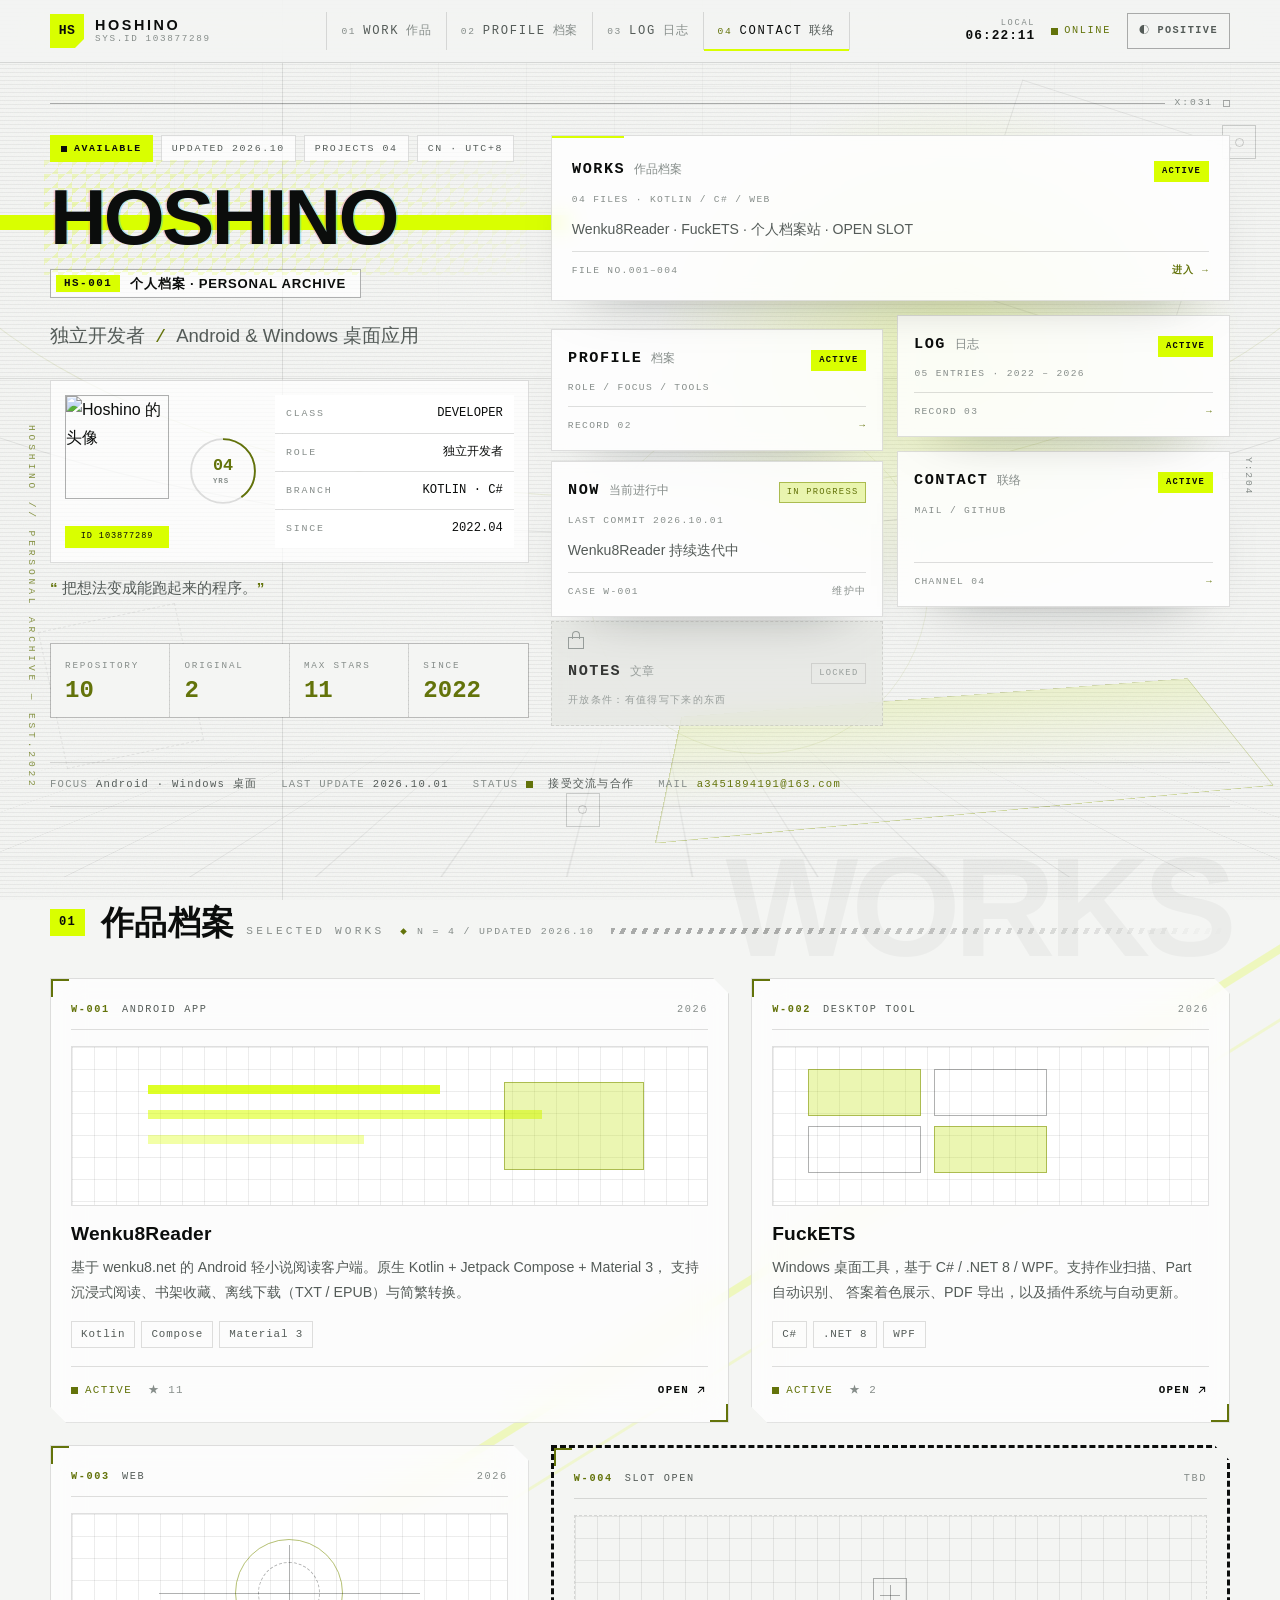
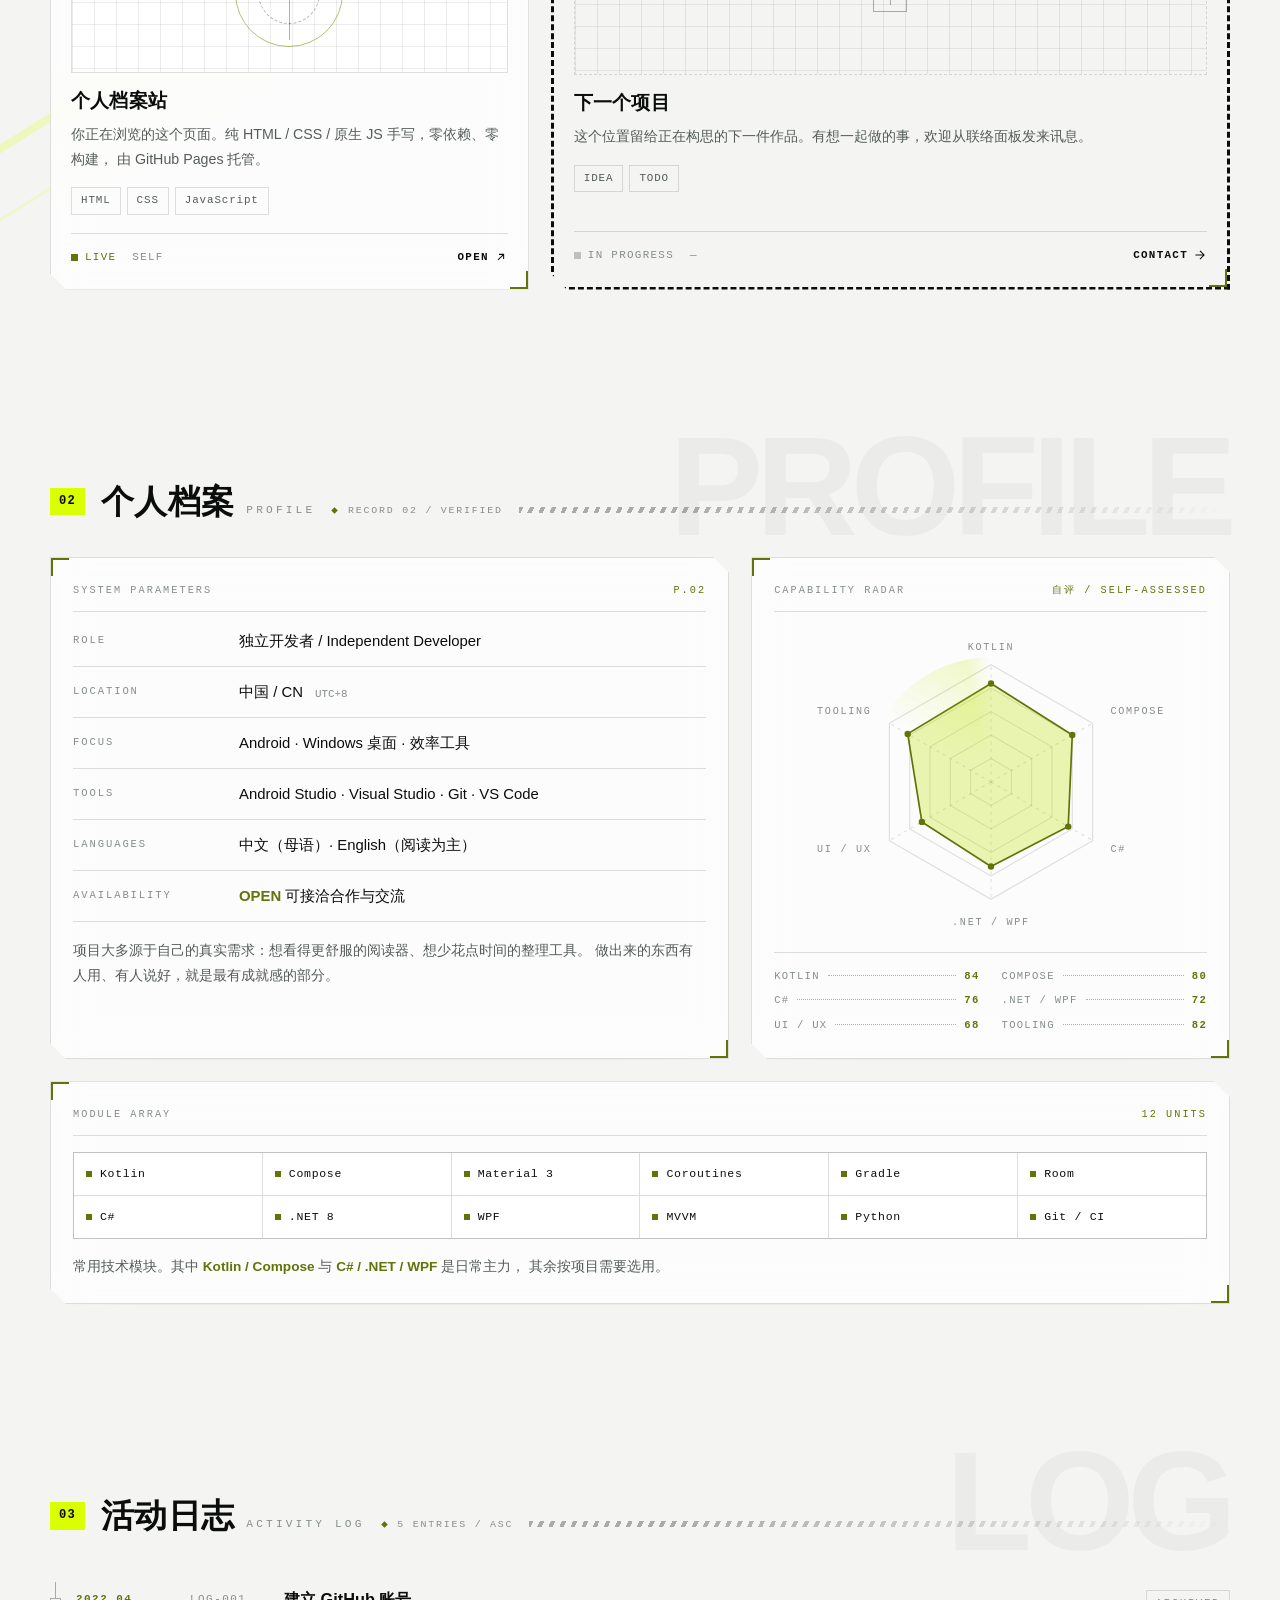
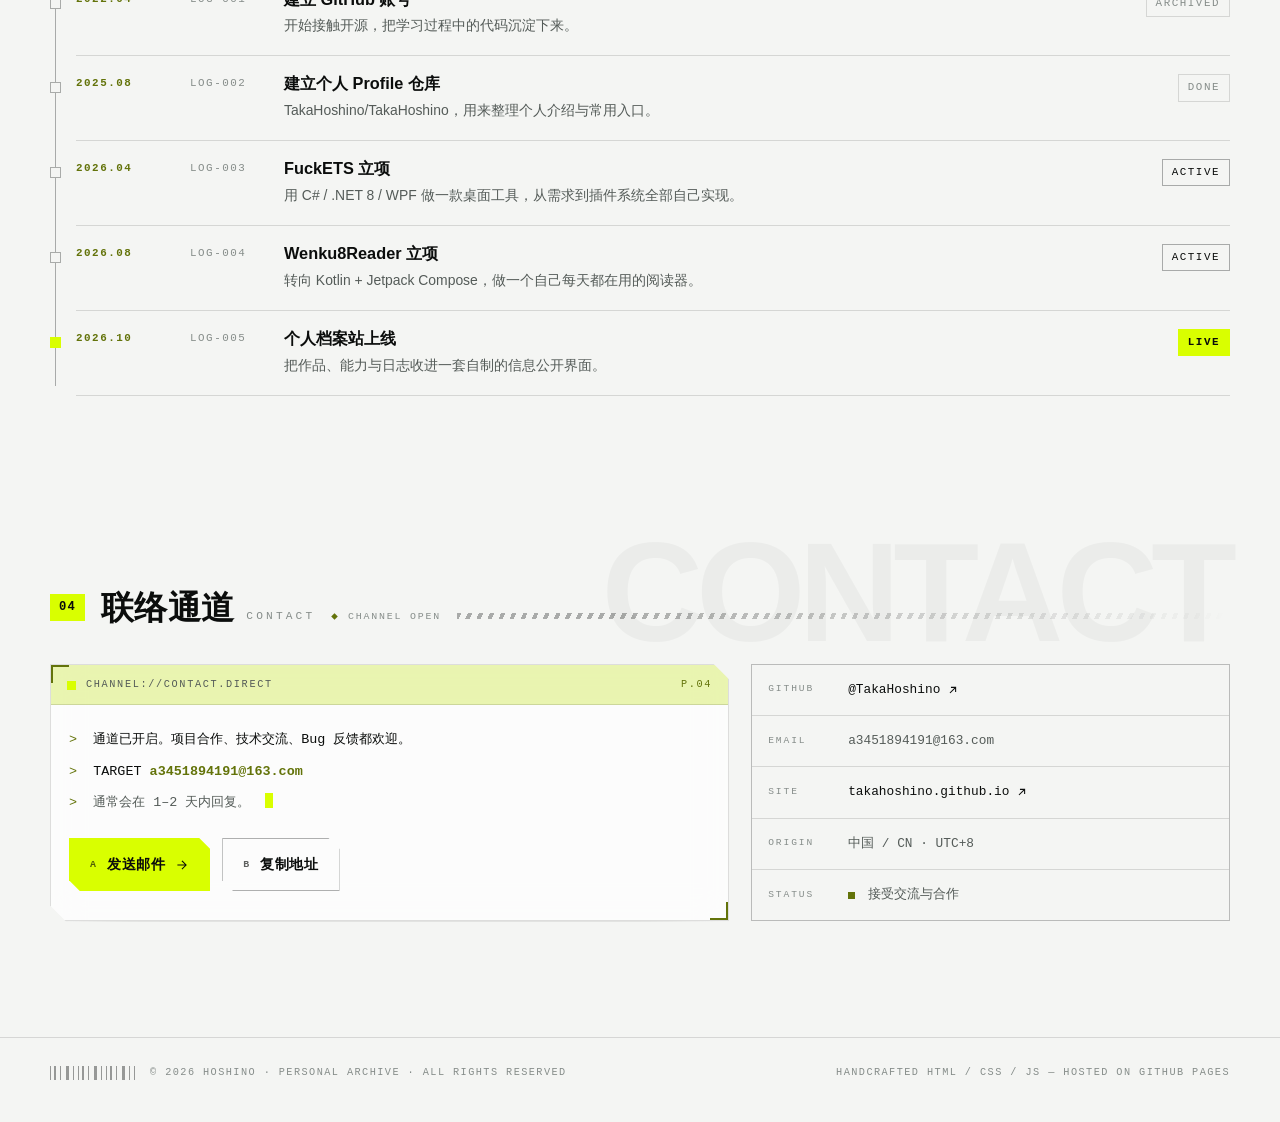
==== index.html @ 3edb9823 "feat: 首屏重构为空间化主控台（三层景深 + 功能面板状态 / 身份舱 / 系统状态条）" ====
<!DOCTYPE html>
<html lang="zh-CN" data-theme="negative">
<head>
  <meta charset="UTF-8" />
  <meta name="viewport" content="width=device-width, initial-scale=1, viewport-fit=cover" />

  <title>HOSHINO // 个人档案</title>
  <meta name="description" content="Hoshino 的个人档案 —— 独立开发者，专注 Android（Kotlin / Jetpack Compose）与 Windows 桌面（C# / .NET / WPF）应用开发。" />
  <meta name="author" content="Hoshino" />
  <meta name="keywords" content="Hoshino, TakaHoshino, 个人主页, 作品集, Android 开发, Kotlin, Jetpack Compose, C#, .NET, WPF" />
  <meta name="theme-color" content="#0a0b0b" media="(prefers-color-scheme: dark)" />
  <meta name="theme-color" content="#f4f5f3" media="(prefers-color-scheme: light)" />

  <meta property="og:type" content="website" />
  <meta property="og:title" content="HOSHINO // 个人档案" />
  <meta property="og:description" content="独立开发者，专注 Android 与 Windows 桌面应用开发。" />
  <meta property="og:url" content="https://takahoshino.github.io/" />
  <meta property="og:image" content="https://avatars.githubusercontent.com/u/103877289?v=4" />
  <meta name="twitter:card" content="summary" />

  <link rel="canonical" href="https://takahoshino.github.io/" />
  <link rel="icon" href="favicon.svg" type="image/svg+xml" />
  <link rel="apple-touch-icon" href="favicon.svg" />
  <link rel="stylesheet" href="assets/css/style.css" />

  <script>
    (function () {
      try {
        var saved = localStorage.getItem("theme");
        var prefersLight = window.matchMedia("(prefers-color-scheme: light)").matches;
        document.documentElement.setAttribute("data-theme", saved || (prefersLight ? "positive" : "negative"));
      } catch (e) { /* 保持默认 negative */ }
    })();
  </script>

  <script type="application/ld+json">
  {
    "@context": "https://schema.org",
    "@type": "Person",
    "name": "Hoshino",
    "alternateName": "TakaHoshino",
    "url": "https://takahoshino.github.io/",
    "image": "https://avatars.githubusercontent.com/u/103877289?v=4",
    "jobTitle": "独立开发者",
    "address": { "@type": "PostalAddress", "addressCountry": "CN" },
    "sameAs": ["https://github.com/TakaHoshino"]
  }
  </script>
</head>

<body>
  <a class="skip-link" href="#work">跳到主要内容</a>

  <!-- 背景图层：网格 / 噪点 / 扫描线 / 缓慢漂移的几何体 -->
  <div class="fx" aria-hidden="true">
    <span class="fx-grid"></span>
    <span class="fx-lines"></span>
    <span class="fx-drift fx-drift-a"></span>
    <span class="fx-drift fx-drift-b"></span>
    <span class="fx-drift fx-drift-c"></span>
    <span class="fx-noise"></span>
    <span class="fx-scan"></span>
    <span class="fx-sweep"></span>
  </div>

  <!-- ============================ 顶部状态栏 ============================ -->
  <header class="nav" id="nav">
    <span class="nav-progress" aria-hidden="true"><i id="navProgress"></i></span>

    <div class="nav-inner">
      <a class="nav-brand" href="#top" aria-label="返回顶部">
        <span class="nav-mark" aria-hidden="true">HS</span>
        <span class="nav-brand-text">
          <b>HOSHINO</b>
          <small>SYS.ID 103877289</small>
        </span>
      </a>

      <nav class="nav-links" id="navLinks" aria-label="主导航">
        <a class="nav-link is-active" href="#work"><i>01</i>WORK<em>作品</em></a>
        <a class="nav-link" href="#profile"><i>02</i>PROFILE<em>档案</em></a>
        <a class="nav-link" href="#log"><i>03</i>LOG<em>日志</em></a>
        <a class="nav-link" href="#contact"><i>04</i>CONTACT<em>联络</em></a>
      </nav>

      <div class="nav-status">
        <span class="nav-clock">
          <small>LOCAL</small>
          <b id="navClock">--:--:--</b>
        </span>
        <span class="nav-live"><i></i>ONLINE</span>
        <button class="nav-toggle" id="themeToggle" type="button" aria-label="切换配色模式" title="切换配色模式">
          <span aria-hidden="true">◐</span><b id="themeLabel">NEGATIVE</b>
        </button>
      </div>
    </div>
  </header>

  <main>
    <!-- ============================== HERO ============================== -->
    <section class="hero" id="top">
      <div class="shell hero-shell">
        <!-- 空间背景层：展厅弧墙 / 凸起平台 / 透视地面 -->
        <div class="stage" aria-hidden="true">
          <span class="stage-glow"></span>
          <span class="stage-wall"></span>
          <span class="stage-wall stage-wall-inner"></span>
          <span class="stage-platform"></span>
          <span class="stage-floor"></span>
        </div>

        <!-- 左边缘竖排标识（参考方舟海报的竖排 Latin 边注） -->
        <span class="edge-label" aria-hidden="true">HOSHINO // PERSONAL ARCHIVE — EST.2022</span>

        <!-- 背景图形层：三角形阵 + 斜向高亮条 + 定位十字标 -->
        <div class="hero-fx" aria-hidden="true">
          <span class="reg-mark reg-a"></span>
          <span class="reg-mark reg-b"></span>
          <span class="reg-mark reg-c"></span>
        </div>

        <!-- 坐标刻度 -->
        <div class="axis axis-x" aria-hidden="true">
          <span class="axis-line"></span>
          <span class="axis-label">X:031</span>
          <span class="axis-tick"></span>
        </div>
        <div class="axis axis-y" aria-hidden="true">
          <span class="axis-line"></span>
          <span class="axis-label">Y:204</span>
          <span class="axis-tick"></span>
        </div>

        <!-- 中景：身份核心 ｜ 前景：悬浮功能面板群 ｜ 底部：系统状态条 -->
        <div class="console-grid">
          <div class="identity">
            <ul class="hud-strip fx-in">
              <li class="hud-item is-live"><i></i>AVAILABLE</li>
              <li class="hud-item">UPDATED 2026.10</li>
              <li class="hud-item">PROJECTS 04</li>
              <li class="hud-item">CN · UTC+8</li>
            </ul>

            <h1 class="hero-title fx-in">
              <span class="hero-title-line">
                <span class="tri-field" aria-hidden="true"></span>
                <span class="hero-slice" aria-hidden="true"></span>
                <span class="hero-title-en" data-text="HOSHINO">HOSHINO</span>
              </span>
              <span class="hero-plate">
                <b class="plate-code">HS-001</b>
                <span class="plate-text">个人档案 · PERSONAL ARCHIVE</span>
              </span>
            </h1>

            <p class="hero-lead fx-in">
              独立开发者<span class="sep">/</span>Android &amp; Windows 桌面应用
            </p>

            <!-- 身份舱：头像 + 年限圆环 + 档案字段 -->
            <div class="pod fx-in">
              <div class="pod-avatar">
                <img src="https://avatars.githubusercontent.com/u/103877289?v=4"
                     alt="Hoshino 的头像" width="208" height="208" decoding="async" />
                <span class="pod-id">ID 103877289</span>
              </div>

              <div class="pod-data">
                <div class="ring">
                  <svg viewBox="0 0 100 100" aria-hidden="true">
                    <circle class="ring-bg" cx="50" cy="50" r="42" />
                    <circle class="ring-fg" cx="50" cy="50" r="42" />
                  </svg>
                  <span class="ring-num">04<em>YRS</em></span>
                </div>

                <dl class="id-rows">
                  <div class="id-row"><dt>CLASS</dt><dd>DEVELOPER</dd></div>
                  <div class="id-row"><dt>ROLE</dt><dd>独立开发者</dd></div>
                  <div class="id-row"><dt>BRANCH</dt><dd>KOTLIN · C#</dd></div>
                  <div class="id-row"><dt>SINCE</dt><dd>2022.04</dd></div>
                </dl>
              </div>
            </div>

            <p class="hero-motto fx-in">
              <span class="hero-motto-mark" aria-hidden="true">“</span>
              把想法变成能跑起来的程序。<span class="hero-motto-mark" aria-hidden="true">”</span>
            </p>

            <dl class="hero-readout fx-in">
              <div><dt>REPOSITORY</dt><dd><b data-count="10">10</b></dd></div>
              <div><dt>ORIGINAL</dt><dd><b data-count="2">2</b></dd></div>
              <div><dt>MAX STARS</dt><dd><b data-count="11">11</b></dd></div>
              <div><dt>SINCE</dt><dd><b>2022</b></dd></div>
            </dl>
          </div>

          <!-- 前景：错落排列的功能面板，带系统状态 -->
          <nav class="console fx-in" aria-label="功能入口">
            <a class="mod mod-main" href="#work">
              <span class="mod-head">
                <b>WORKS</b><em>作品档案</em>
                <span class="mod-state is-active">ACTIVE</span>
              </span>
              <span class="mod-meta">04 FILES · KOTLIN / C# / WEB</span>
              <span class="mod-body">Wenku8Reader · FuckETS · 个人档案站 · OPEN SLOT</span>
              <span class="mod-foot">
                <span class="mod-coord">FILE NO.001–004</span>
                <span class="mod-go">进入 →</span>
              </span>
            </a>

            <a class="mod" href="#profile">
              <span class="mod-head"><b>PROFILE</b><em>档案</em><span class="mod-state is-active">ACTIVE</span></span>
              <span class="mod-meta">ROLE / FOCUS / TOOLS</span>
              <span class="mod-foot"><span class="mod-coord">RECORD 02</span><span class="mod-go">→</span></span>
            </a>

            <a class="mod" href="#log">
              <span class="mod-head"><b>LOG</b><em>日志</em><span class="mod-state is-active">ACTIVE</span></span>
              <span class="mod-meta">05 ENTRIES · 2022 – 2026</span>
              <span class="mod-foot"><span class="mod-coord">RECORD 03</span><span class="mod-go">→</span></span>
            </a>

            <div class="mod">
              <span class="mod-head"><b>NOW</b><em>当前进行中</em><span class="mod-state is-progress">IN PROGRESS</span></span>
              <span class="mod-meta">LAST COMMIT 2026.10.01</span>
              <span class="mod-body">Wenku8Reader 持续迭代中</span>
              <span class="mod-foot"><span class="mod-coord">CASE W-001</span><span class="mod-go is-quiet">维护中</span></span>
            </div>

            <a class="mod" href="#contact">
              <span class="mod-head"><b>CONTACT</b><em>联络</em><span class="mod-state is-active">ACTIVE</span></span>
              <span class="mod-meta">MAIL / GITHUB</span>
              <span class="mod-foot"><span class="mod-coord">CHANNEL 04</span><span class="mod-go">→</span></span>
            </a>

            <div class="mod mod-locked">
              <span class="lock" aria-hidden="true"></span>
              <span class="mod-head"><b>NOTES</b><em>文章</em><span class="mod-state is-locked">LOCKED</span></span>
              <span class="mod-meta">开放条件：有值得写下来的东西</span>
            </div>
          </nav>

        </div>

        <!-- 底部系统状态条 -->
        <div class="statusbar fx-in">
          <span class="statusbar-item"><b>FOCUS</b>Android · Windows 桌面</span>
          <span class="statusbar-item"><b>LAST UPDATE</b>2026.10.01</span>
          <span class="statusbar-item"><b>STATUS</b><i class="live-dot"></i>接受交流与合作</span>
          <span class="statusbar-item"><b>MAIL</b><a href="mailto:a3451894191@163.com">a3451894191@163.com</a></span>
        </div>
      </div>
    </section>

    <!-- ============================== WORK ============================== -->
    <section class="section" id="work">
      <div class="shell">
        <header class="sec-head fx-in">
          <span class="ghost" aria-hidden="true">WORKS</span>
          <span class="sec-index">01</span>
          <h2 class="sec-title">作品档案<em>SELECTED WORKS</em></h2>
          <span class="sec-meta">N = 4 / UPDATED 2026.10</span>
          <span class="sec-rule" aria-hidden="true"></span>
        </header>

        <div class="sec-fx" aria-hidden="true">
          <span class="sec-bar sec-bar-a"></span>
          <span class="sec-bar sec-bar-b"></span>
        </div>

        <div class="work-grid">
          <!-- W-001 -->
          <article class="work-card work-card-lg glass corners fx-in">
            <header class="work-head">
              <span class="work-no">W-001</span>
              <span class="work-type">ANDROID APP</span>
              <span class="work-year">2026</span>
            </header>
            <div class="work-thumb thumb-a" aria-hidden="true">
              <span class="thumb-bar"></span>
              <span class="thumb-bar"></span>
              <span class="thumb-bar"></span>
              <span class="thumb-block"></span>
            </div>
            <div class="work-body">
              <h3 class="work-title">Wenku8Reader</h3>
              <p class="work-desc">
                基于 wenku8.net 的 Android 轻小说阅读客户端。原生 Kotlin + Jetpack Compose + Material 3，
                支持沉浸式阅读、书架收藏、离线下载（TXT / EPUB）与简繁转换。
              </p>
              <ul class="chips">
                <li class="chip">Kotlin</li>
                <li class="chip">Compose</li>
                <li class="chip">Material 3</li>
              </ul>
            </div>
            <footer class="work-foot">
              <span class="work-state"><i></i>ACTIVE</span>
              <span class="work-stat">★ 11</span>
              <a class="work-link" href="https://github.com/TakaHoshino/Wenku8Reader" target="_blank" rel="noopener noreferrer">
                OPEN <svg class="ico ico-sm" viewBox="0 0 24 24" aria-hidden="true"><path d="M7.5 16.5 16.5 7.5M9.4 7.5h7.1v7.1" /></svg>
              </a>
            </footer>
          </article>

          <!-- W-002 -->
          <article class="work-card glass corners fx-in">
            <header class="work-head">
              <span class="work-no">W-002</span>
              <span class="work-type">DESKTOP TOOL</span>
              <span class="work-year">2026</span>
            </header>
            <div class="work-thumb thumb-b" aria-hidden="true">
              <span class="thumb-pane"></span>
              <span class="thumb-pane"></span>
              <span class="thumb-pane"></span>
              <span class="thumb-pane"></span>
            </div>
            <div class="work-body">
              <h3 class="work-title">FuckETS</h3>
              <p class="work-desc">
                Windows 桌面工具，基于 C# / .NET 8 / WPF。支持作业扫描、Part 自动识别、
                答案着色展示、PDF 导出，以及插件系统与自动更新。
              </p>
              <ul class="chips">
                <li class="chip">C#</li>
                <li class="chip">.NET 8</li>
                <li class="chip">WPF</li>
              </ul>
            </div>
            <footer class="work-foot">
              <span class="work-state"><i></i>ACTIVE</span>
              <span class="work-stat">★ 2</span>
              <a class="work-link" href="https://github.com/TakaHoshino/FuckETS" target="_blank" rel="noopener noreferrer">
                OPEN <svg class="ico ico-sm" viewBox="0 0 24 24" aria-hidden="true"><path d="M7.5 16.5 16.5 7.5M9.4 7.5h7.1v7.1" /></svg>
              </a>
            </footer>
          </article>

          <!-- W-003 -->
          <article class="work-card glass corners fx-in">
            <header class="work-head">
              <span class="work-no">W-003</span>
              <span class="work-type">WEB</span>
              <span class="work-year">2026</span>
            </header>
            <div class="work-thumb thumb-c" aria-hidden="true">
              <span class="thumb-ring"></span>
              <span class="thumb-cross"></span>
            </div>
            <div class="work-body">
              <h3 class="work-title">个人档案站</h3>
              <p class="work-desc">
                你正在浏览的这个页面。纯 HTML / CSS / 原生 JS 手写，零依赖、零构建，
                由 GitHub Pages 托管。
              </p>
              <ul class="chips">
                <li class="chip">HTML</li>
                <li class="chip">CSS</li>
                <li class="chip">JavaScript</li>
              </ul>
            </div>
            <footer class="work-foot">
              <span class="work-state"><i></i>LIVE</span>
              <span class="work-stat">SELF</span>
              <a class="work-link" href="https://github.com/TakaHoshino/takahoshino.github.io" target="_blank" rel="noopener noreferrer">
                OPEN <svg class="ico ico-sm" viewBox="0 0 24 24" aria-hidden="true"><path d="M7.5 16.5 16.5 7.5M9.4 7.5h7.1v7.1" /></svg>
              </a>
            </footer>
          </article>

          <!-- W-004 -->
          <article class="work-card work-card-lg work-card-slot corners fx-in">
            <header class="work-head">
              <span class="work-no">W-004</span>
              <span class="work-type">SLOT OPEN</span>
              <span class="work-year">TBD</span>
            </header>
            <div class="work-thumb thumb-d" aria-hidden="true">
              <span class="thumb-plus"></span>
            </div>
            <div class="work-body">
              <h3 class="work-title">下一个项目</h3>
              <p class="work-desc">
                这个位置留给正在构思的下一件作品。有想一起做的事，欢迎从联络面板发来讯息。
              </p>
              <ul class="chips">
                <li class="chip">IDEA</li>
                <li class="chip">TODO</li>
              </ul>
            </div>
            <footer class="work-foot">
              <span class="work-state is-idle"><i></i>IN PROGRESS</span>
              <span class="work-stat">—</span>
              <a class="work-link" href="#contact">
                CONTACT <svg class="ico ico-sm" viewBox="0 0 24 24" aria-hidden="true"><path d="M5 12h13M12.5 5.5 19 12l-6.5 6.5" /></svg>
              </a>
            </footer>
          </article>
        </div>
      </div>
    </section>

    <!-- ============================= PROFILE ============================= -->
    <section class="section" id="profile">
      <div class="shell">
        <header class="sec-head fx-in">
          <span class="ghost" aria-hidden="true">PROFILE</span>
          <span class="sec-index">02</span>
          <h2 class="sec-title">个人档案<em>PROFILE</em></h2>
          <span class="sec-meta">RECORD 02 / VERIFIED</span>
          <span class="sec-rule" aria-hidden="true"></span>
        </header>

        <div class="profile-grid">
          <!-- 参数面板 -->
          <article class="param-panel glass corners fx-in">
            <header class="param-head">
              <span>SYSTEM PARAMETERS</span>
              <span class="param-head-code">P.02</span>
            </header>
            <dl class="param-list">
              <div class="param-row">
                <dt>ROLE</dt>
                <dd>独立开发者 / Independent Developer</dd>
              </div>
              <div class="param-row">
                <dt>LOCATION</dt>
                <dd>中国 / CN <span class="param-dim">UTC+8</span></dd>
              </div>
              <div class="param-row">
                <dt>FOCUS</dt>
                <dd>Android · Windows 桌面 · 效率工具</dd>
              </div>
              <div class="param-row">
                <dt>TOOLS</dt>
                <dd>Android Studio · Visual Studio · Git · VS Code</dd>
              </div>
              <div class="param-row">
                <dt>LANGUAGES</dt>
                <dd>中文（母语）· English（阅读为主）</dd>
              </div>
              <div class="param-row">
                <dt>AVAILABILITY</dt>
                <dd><span class="param-ok">OPEN</span> 可接洽合作与交流</dd>
              </div>
            </dl>

            <p class="param-note">
              项目大多源于自己的真实需求：想看得更舒服的阅读器、想少花点时间的整理工具。
              做出来的东西有人用、有人说好，就是最有成就感的部分。
            </p>
          </article>

          <!-- 能力矩阵：雷达 + 模块阵列 -->
          <article class="radar-panel glass corners fx-in">
              <header class="panel-head">
                <span>CAPABILITY RADAR</span>
                <span class="panel-head-note">自评 / SELF-ASSESSED</span>
              </header>

              <div class="radar-wrap">
                <span class="radar-sweep" aria-hidden="true"></span>
                <svg class="radar" viewBox="0 0 300 300" role="img" aria-label="能力自评雷达图">
                  <g class="radar-grid">
                    <polygon points="150,40 245.3,95 245.3,205 150,260 54.7,205 54.7,95" />
                    <polygon points="150,62 226.2,106 226.2,194 150,238 73.8,194 73.8,106" />
                    <polygon points="150,84 207.2,117 207.2,183 150,216 92.8,183 92.8,117" />
                    <polygon points="150,106 188.1,128 188.1,172 150,194 111.9,172 111.9,128" />
                    <polygon points="150,128 169.1,139 169.1,161 150,172 130.9,161 130.9,139" />
                  </g>
                  <g class="radar-axis">
                    <line x1="150" y1="150" x2="150" y2="40" />
                    <line x1="150" y1="150" x2="245.3" y2="95" />
                    <line x1="150" y1="150" x2="245.3" y2="205" />
                    <line x1="150" y1="150" x2="150" y2="260" />
                    <line x1="150" y1="150" x2="54.7" y2="205" />
                    <line x1="150" y1="150" x2="54.7" y2="95" />
                  </g>
                  <polygon class="radar-shape"
                           points="150,57.6 226.2,106 222.4,191.8 150,229.2 85.2,187.4 71.9,104.9" />
                  <g class="radar-dots">
                    <circle cx="150" cy="57.6" r="3" />
                    <circle cx="226.2" cy="106" r="3" />
                    <circle cx="222.4" cy="191.8" r="3" />
                    <circle cx="150" cy="229.2" r="3" />
                    <circle cx="85.2" cy="187.4" r="3" />
                    <circle cx="71.9" cy="104.9" r="3" />
                  </g>
                  <g class="radar-labels">
                    <text x="150" y="26" text-anchor="middle">KOTLIN</text>
                    <text x="262" y="86" text-anchor="start">COMPOSE</text>
                    <text x="262" y="216" text-anchor="start">C#</text>
                    <text x="150" y="284" text-anchor="middle">.NET / WPF</text>
                    <text x="38" y="216" text-anchor="end">UI / UX</text>
                    <text x="38" y="86" text-anchor="end">TOOLING</text>
                  </g>
                </svg>
              </div>

              <ul class="radar-legend">
                <li><span>KOTLIN</span><i></i><b>84</b></li>
                <li><span>COMPOSE</span><i></i><b>80</b></li>
                <li><span>C#</span><i></i><b>76</b></li>
                <li><span>.NET / WPF</span><i></i><b>72</b></li>
                <li><span>UI / UX</span><i></i><b>68</b></li>
                <li><span>TOOLING</span><i></i><b>82</b></li>
              </ul>
            </article>

          <article class="module-panel glass corners fx-in">
              <header class="panel-head">
                <span>MODULE ARRAY</span>
                <span class="panel-head-note">12 UNITS</span>
              </header>
              <ul class="modules">
                <li class="module is-on"><i></i>Kotlin</li>
                <li class="module is-on"><i></i>Compose</li>
                <li class="module is-on"><i></i>Material 3</li>
                <li class="module is-on"><i></i>Coroutines</li>
                <li class="module is-on"><i></i>Gradle</li>
                <li class="module is-on"><i></i>Room</li>
                <li class="module is-on"><i></i>C#</li>
                <li class="module is-on"><i></i>.NET 8</li>
                <li class="module is-on"><i></i>WPF</li>
                <li class="module is-on"><i></i>MVVM</li>
                <li class="module is-on"><i></i>Python</li>
                <li class="module is-on"><i></i>Git / CI</li>
              </ul>
              <p class="module-note">
                常用技术模块。其中 <b>Kotlin / Compose</b> 与 <b>C# / .NET / WPF</b> 是日常主力，
                其余按项目需要选用。
              </p>
          </article>
        </div>
      </div>
    </section>

    <!-- =============================== LOG =============================== -->
    <section class="section" id="log">
      <div class="shell">
        <header class="sec-head fx-in">
          <span class="ghost" aria-hidden="true">LOG</span>
          <span class="sec-index">03</span>
          <h2 class="sec-title">活动日志<em>ACTIVITY LOG</em></h2>
          <span class="sec-meta">5 ENTRIES / ASC</span>
          <span class="sec-rule" aria-hidden="true"></span>
        </header>

        <ol class="log">
          <li class="log-item fx-in">
            <span class="log-node" aria-hidden="true"></span>
            <span class="log-date">2022.04</span>
            <span class="log-no">LOG-001</span>
            <div class="log-body">
              <h3 class="log-title">建立 GitHub 账号</h3>
              <p class="log-note">开始接触开源，把学习过程中的代码沉淀下来。</p>
            </div>
            <span class="log-state">ARCHIVED</span>
          </li>

          <li class="log-item fx-in">
            <span class="log-node" aria-hidden="true"></span>
            <span class="log-date">2025.08</span>
            <span class="log-no">LOG-002</span>
            <div class="log-body">
              <h3 class="log-title">建立个人 Profile 仓库</h3>
              <p class="log-note">TakaHoshino/TakaHoshino，用来整理个人介绍与常用入口。</p>
            </div>
            <span class="log-state">DONE</span>
          </li>

          <li class="log-item fx-in">
            <span class="log-node" aria-hidden="true"></span>
            <span class="log-date">2026.04</span>
            <span class="log-no">LOG-003</span>
            <div class="log-body">
              <h3 class="log-title">FuckETS 立项</h3>
              <p class="log-note">用 C# / .NET 8 / WPF 做一款桌面工具，从需求到插件系统全部自己实现。</p>
            </div>
            <span class="log-state is-active">ACTIVE</span>
          </li>

          <li class="log-item fx-in">
            <span class="log-node" aria-hidden="true"></span>
            <span class="log-date">2026.08</span>
            <span class="log-no">LOG-004</span>
            <div class="log-body">
              <h3 class="log-title">Wenku8Reader 立项</h3>
              <p class="log-note">转向 Kotlin + Jetpack Compose，做一个自己每天都在用的阅读器。</p>
            </div>
            <span class="log-state is-active">ACTIVE</span>
          </li>

          <li class="log-item fx-in">
            <span class="log-node" aria-hidden="true"></span>
            <span class="log-date">2026.10</span>
            <span class="log-no">LOG-005</span>
            <div class="log-body">
              <h3 class="log-title">个人档案站上线</h3>
              <p class="log-note">把作品、能力与日志收进一套自制的信息公开界面。</p>
            </div>
            <span class="log-state is-live">LIVE</span>
          </li>
        </ol>
      </div>
    </section>

    <!-- ============================= CONTACT ============================= -->
    <section class="section" id="contact">
      <div class="shell">
        <header class="sec-head fx-in">
          <span class="ghost" aria-hidden="true">CONTACT</span>
          <span class="sec-index">04</span>
          <h2 class="sec-title">联络通道<em>CONTACT</em></h2>
          <span class="sec-meta">CHANNEL OPEN</span>
          <span class="sec-rule" aria-hidden="true"></span>
        </header>

        <div class="contact-grid">
          <article class="terminal glass corners fx-in">
            <header class="terminal-head">
              <span class="terminal-dot" aria-hidden="true"></span>
              <span class="terminal-path">CHANNEL://CONTACT.DIRECT</span>
              <span class="terminal-code">P.04</span>
            </header>

            <div class="terminal-body">
              <p class="terminal-line"><span class="terminal-prompt">&gt;</span> 通道已开启。项目合作、技术交流、Bug 反馈都欢迎。</p>
              <p class="terminal-line"><span class="terminal-prompt">&gt;</span> TARGET <b>a3451894191@163.com</b></p>
              <p class="terminal-line terminal-line-dim">
                <span class="terminal-prompt">&gt;</span> 通常会在 1–2 天内回复。
                <span class="caret" aria-hidden="true"></span>
              </p>

              <div class="terminal-actions">
                <a class="btn btn-primary" href="mailto:a3451894191@163.com">
                  <span class="btn-num">A</span>
                  发送邮件
                  <svg class="ico ico-sm" viewBox="0 0 24 24" aria-hidden="true"><path d="M5 12h13M12.5 5.5 19 12l-6.5 6.5" /></svg>
                </a>
                <button class="btn btn-ghost copy-btn" id="copyEmail" type="button" data-email="a3451894191@163.com">
                  <span class="btn-num">B</span>
                  <span class="copy-label">复制地址</span>
                </button>
              </div>
            </div>
          </article>

          <ul class="contact-list fx-in">
            <li class="contact-item">
              <span class="contact-key">GITHUB</span>
              <a class="contact-val" href="https://github.com/TakaHoshino" target="_blank" rel="noopener noreferrer">
                @TakaHoshino
                <svg class="ico ico-sm" viewBox="0 0 24 24" aria-hidden="true"><path d="M7.5 16.5 16.5 7.5M9.4 7.5h7.1v7.1" /></svg>
              </a>
            </li>
            <li class="contact-item">
              <span class="contact-key">EMAIL</span>
              <span class="contact-val is-text">a3451894191@163.com</span>
            </li>
            <li class="contact-item">
              <span class="contact-key">SITE</span>
              <a class="contact-val" href="https://takahoshino.github.io/" target="_blank" rel="noopener noreferrer">
                takahoshino.github.io
                <svg class="ico ico-sm" viewBox="0 0 24 24" aria-hidden="true"><path d="M7.5 16.5 16.5 7.5M9.4 7.5h7.1v7.1" /></svg>
              </a>
            </li>
            <li class="contact-item">
              <span class="contact-key">ORIGIN</span>
              <span class="contact-val is-text">中国 / CN · UTC+8</span>
            </li>
            <li class="contact-item">
              <span class="contact-key">STATUS</span>
              <span class="contact-val is-text"><i class="live-dot"></i>接受交流与合作</span>
            </li>
          </ul>
        </div>
      </div>
    </section>
  </main>

  <footer class="foot">
    <div class="shell foot-inner">
      <div class="foot-left">
        <span class="barcode barcode-sm" aria-hidden="true"></span>
        <p>© <span id="year">2026</span> HOSHINO · PERSONAL ARCHIVE · ALL RIGHTS RESERVED</p>
      </div>
      <p class="foot-right">HANDCRAFTED HTML / CSS / JS — HOSTED ON GITHUB PAGES</p>
    </div>
  </footer>

  <button class="to-top" id="toTop" type="button" aria-label="回到顶部" title="回到顶部">
    <svg class="ico" viewBox="0 0 24 24" aria-hidden="true"><path d="M12 19V5.6M5.4 12.2 12 5.6l6.6 6.6" /></svg>
  </button>

  <script src="assets/js/main.js" defer></script>
</body>
</html>
---- assets/css/style.css ----
/* ============================================================================
   HOSHINO // PERSONAL ARCHIVE  —  样式系统
   ----------------------------------------------------------------------------
   设计语言：高密度信息图层 / 工业战术 UI / 编辑化海报排版。
   骨架色 = 白 · 近黑 · 冷灰；系统色 = 单一高亮黄绿 #d9ff00，只用于编号、
   状态、线条、图形标记与激活态，不做大面积铺色。全部图形由 CSS / SVG 手绘。

   目录
     01 主题变量         02 基础重置        03 背景图层
     04 通用元件         05 顶部状态栏      06 首屏 Hero
     07 区块标题         08 作品区          09 档案与能力矩阵
     10 日志时间线       11 联络面板        12 页脚 / 回到顶部
     13 动效与响应式
   ============================================================================ */

/* ------------------------------------------------------------- 01 主题变量 */
:root {
  color-scheme: dark;

  --bg: #0a0b0b;
  --bg-2: #0f1111;
  --panel-solid: #121414;
  --glass: rgba(255, 255, 255, 0.035);
  --glass-2: rgba(255, 255, 255, 0.06);

  --line: rgba(255, 255, 255, 0.12);
  --line-2: rgba(255, 255, 255, 0.26);

  --text: #f1f3f2;
  --muted: #99a09e;
  --dim: #626966;

  --acc: #d9ff00;          /* 填充用 */
  --acc-strong: #d9ff00;   /* 文字 / 线条用 */
  --acc-ink: #0a0b0b;      /* 压在高亮色上的字色 */
  --acc-soft: rgba(217, 255, 0, 0.12);
  --acc-line: rgba(217, 255, 0, 0.42);

  --ok: #d9ff00;
  --shadow: 0 30px 70px -44px rgba(0, 0, 0, 0.95);
  --glow: 0 0 34px -8px rgba(217, 255, 0, 0.35);
  --locked: rgba(20, 20, 20, 0.72);
  --panel-glass: rgba(16, 18, 18, 0.78);

  --cut: 16px;
  --cut-sm: 10px;
  --nav-h: 62px;
  --shell: 1240px;
  --gap: 22px;

  --font-sans: "Inter", ui-sans-serif, -apple-system, BlinkMacSystemFont, "Segoe UI",
    "PingFang SC", "Hiragino Sans GB", "Microsoft YaHei", "Noto Sans SC", sans-serif;
  --font-mono: ui-monospace, "Cascadia Mono", "SFMono-Regular", Consolas,
    "JetBrains Mono", "Courier New", monospace;

  --ease: cubic-bezier(0.22, 1, 0.36, 1);
  --ease-out: cubic-bezier(0.16, 1, 0.3, 1);
}

html[data-theme="positive"] {
  color-scheme: light;

  --bg: #f4f5f3;
  --bg-2: #ffffff;
  --panel-solid: #ffffff;
  --glass: rgba(255, 255, 255, 0.72);
  --glass-2: rgba(255, 255, 255, 0.92);

  --line: rgba(12, 14, 13, 0.13);
  --line-2: rgba(12, 14, 13, 0.32);

  --text: #0b0d0c;
  --muted: #545b58;
  --dim: #868d8a;

  --acc: #d9ff00;
  --acc-strong: #63730a;   /* 浅底上用于文字与细线，保证对比度 */
  --acc-ink: #0a0b0b;
  --acc-soft: rgba(190, 225, 0, 0.30);
  --acc-line: rgba(120, 140, 0, 0.55);

  --ok: #63730a;
  --shadow: 0 26px 60px -46px rgba(10, 14, 12, 0.55);
  --glow: 0 0 30px -12px rgba(150, 180, 0, 0.5);
  --locked: rgba(228, 229, 226, 0.8);
  --panel-glass: rgba(255, 255, 255, 0.86);
}

/* ------------------------------------------------------------- 02 基础重置 */
*,
*::before,
*::after { box-sizing: border-box; }

html {
  scroll-behavior: smooth;
  scroll-padding-top: calc(var(--nav-h) + 18px);
  -webkit-text-size-adjust: 100%;
}

body {
  margin: 0;
  min-height: 100vh;
  overflow-x: hidden;
  background: var(--bg);
  color: var(--text);
  font-family: var(--font-sans);
  font-size: 16px;
  line-height: 1.75;
  transition: background-color 0.3s var(--ease), color 0.3s var(--ease);
}

img { max-width: 100%; display: block; }
h1, h2, h3 { margin: 0; line-height: 1.2; }
p { margin: 0; }
ul, ol, dl, dd { margin: 0; padding: 0; list-style: none; }

a {
  color: inherit;
  text-decoration: none;
  transition: color 0.2s var(--ease), opacity 0.2s var(--ease);
}

strong, b { font-weight: 700; }

.shell {
  width: 100%;
  max-width: var(--shell);
  margin: 0 auto;
  padding: 0 30px;
}

.section {
  position: relative;
  padding: 96px 0;
}

.ico {
  width: 18px;
  height: 18px;
  flex: none;
  fill: none;
  stroke: currentColor;
  stroke-width: 1.8;
  stroke-linecap: square;
  stroke-linejoin: miter;
  transition: transform 0.25s var(--ease-out);
}
.ico-sm { width: 14px; height: 14px; }

:focus-visible {
  outline: 2px solid var(--acc-strong);
  outline-offset: 2px;
}

.skip-link {
  position: fixed;
  top: -80px;
  left: 16px;
  z-index: 300;
  padding: 10px 18px;
  font-family: var(--font-mono);
  font-size: 0.78rem;
  letter-spacing: 0.1em;
  color: var(--acc-ink);
  background: var(--acc);
  transition: top 0.2s var(--ease);
}
.skip-link:focus { top: 12px; }

/* ------------------------------------------------------------- 03 背景图层 */
.fx {
  position: fixed;
  inset: 0;
  z-index: 0;
  pointer-events: none;
  overflow: hidden;
}

/* 低透明度细网格 */
.fx-grid {
  position: absolute;
  inset: -2px;
  background-image:
    linear-gradient(to right, var(--line) 1px, transparent 1px),
    linear-gradient(to bottom, var(--line) 1px, transparent 1px);
  background-size: 88px 88px;
  opacity: 0.55;
  mask-image: radial-gradient(ellipse 85% 60% at 50% 0%, #000 0%, transparent 72%);
  -webkit-mask-image: radial-gradient(ellipse 85% 60% at 50% 0%, #000 0%, transparent 72%);
}

html[data-theme="positive"] .fx-grid { opacity: 0.3; }

/* 十字准星 + 虚线刻度 */
.fx-lines {
  position: absolute;
  inset: 0;
  opacity: 0.7;
  background-image:
    linear-gradient(to bottom, var(--line-2) 1px, transparent 1px),
    linear-gradient(to right, var(--line-2) 1px, transparent 1px);
  background-size: 100% 100%, 100% 100%;
  background-position: 0 42vh, 22vw 0;
  background-repeat: no-repeat;
  background-size: 100% 1px, 1px 100%;
  opacity: 0.32;
}

/* 缓慢漂移的几何体 */
.fx-drift {
  position: absolute;
  border: 1px solid var(--line);
  opacity: 0.55;
}

.fx-drift-a {
  top: 12vh;
  right: 6vw;
  width: 220px;
  height: 220px;
  transform: rotate(18deg);
  animation: drift-a 26s ease-in-out infinite;
}

.fx-drift-b {
  bottom: 16vh;
  left: 4vw;
  width: 140px;
  height: 140px;
  border-style: dashed;
  transform: rotate(-12deg);
  animation: drift-b 34s ease-in-out infinite;
}

.fx-drift-c {
  top: 46vh;
  left: 46vw;
  width: 340px;
  height: 340px;
  border-radius: 50%;
  border-color: var(--acc-line);
  opacity: 0.18;
  animation: drift-c 44s linear infinite;
}

@keyframes drift-a {
  0%, 100% { transform: rotate(18deg) translate3d(0, 0, 0); }
  50%      { transform: rotate(24deg) translate3d(-14px, 18px, 0); }
}
@keyframes drift-b {
  0%, 100% { transform: rotate(-12deg) translate3d(0, 0, 0); }
  50%      { transform: rotate(-4deg) translate3d(16px, -14px, 0); }
}
@keyframes drift-c {
  from { transform: rotate(0deg); }
  to   { transform: rotate(360deg); }
}

/* 噪点与扫描线 */
.fx-noise {
  position: absolute;
  inset: 0;
  opacity: 0.045;
  background-image: url("data:image/svg+xml,%3Csvg xmlns='http://www.w3.org/2000/svg' width='180' height='180'%3E%3Cfilter id='n'%3E%3CfeTurbulence type='fractalNoise' baseFrequency='0.9' numOctaves='4'/%3E%3C/filter%3E%3Crect width='100%25' height='100%25' filter='url(%23n)'/%3E%3C/svg%3E");
}

.fx-scan {
  position: absolute;
  inset: 0;
  opacity: 0.4;
  background-image: repeating-linear-gradient(
    to bottom,
    var(--line) 0 1px,
    transparent 1px 4px
  );
}

/* 载入时自上而下的扫掠 */
.fx-sweep {
  position: absolute;
  left: 0;
  right: 0;
  top: -30%;
  height: 36vh;
  opacity: 0;
  background: linear-gradient(to bottom, transparent, var(--acc-soft) 60%, var(--acc-strong));
}

.fx.is-running .fx-sweep { animation: sweep 1.3s var(--ease-out) 1; }

@keyframes sweep {
  0%   { opacity: 0; transform: translateY(-40%); }
  14%  { opacity: 0.9; }
  100% { opacity: 0; transform: translateY(330%); }
}

/* ------------------------------------------------------------- 04 通用元件 */
.glass {
  background: var(--glass);
  backdrop-filter: blur(16px) saturate(120%);
  -webkit-backdrop-filter: blur(16px) saturate(120%);
  border: 1px solid var(--line);
  box-shadow: var(--shadow);
}

.corners {
  position: relative;
  clip-path: polygon(
    0 0,
    calc(100% - var(--cut)) 0,
    100% var(--cut),
    100% 100%,
    var(--cut) 100%,
    0 calc(100% - var(--cut))
  );
}

.corners::before,
.corners::after {
  content: "";
  position: absolute;
  width: 18px;
  height: 18px;
  z-index: 3;
  pointer-events: none;
}

.corners::before {
  top: 0;
  left: 0;
  border-top: 2px solid var(--acc-strong);
  border-left: 2px solid var(--acc-strong);
}

.corners::after {
  right: 0;
  bottom: 0;
  border-right: 2px solid var(--acc-strong);
  border-bottom: 2px solid var(--acc-strong);
}

.tag-row {
  display: flex;
  flex-wrap: wrap;
  gap: 8px;
}

.tag {
  padding: 4px 10px;
  font-family: var(--font-mono);
  font-size: 0.66rem;
  letter-spacing: 0.18em;
  color: var(--muted);
  border: 1px solid var(--line);
}

.tag-solid {
  color: var(--acc-ink);
  background: var(--acc);
  border-color: var(--acc);
  font-weight: 700;
}

.chips {
  display: flex;
  flex-wrap: wrap;
  gap: 6px;
}

.chip {
  padding: 3px 9px;
  font-family: var(--font-mono);
  font-size: 0.68rem;
  letter-spacing: 0.08em;
  color: var(--muted);
  border: 1px solid var(--line);
  transition: color 0.2s var(--ease), border-color 0.2s var(--ease);
}

.chip:hover { color: var(--acc-strong); border-color: var(--acc-line); }

/* 系统命令键式按钮 */
.btn {
  position: relative;
  display: inline-flex;
  align-items: center;
  gap: 10px;
  padding: 13px 20px;
  font: inherit;
  font-size: 0.9rem;
  font-weight: 600;
  letter-spacing: 0.04em;
  border: 1px solid transparent;
  cursor: pointer;
  white-space: nowrap;
  clip-path: polygon(0 0, calc(100% - 11px) 0, 100% 11px, 100% 100%, 11px 100%, 0 calc(100% - 11px));
  transition: transform 0.2s var(--ease-out), background-color 0.2s var(--ease),
    color 0.2s var(--ease), border-color 0.2s var(--ease), box-shadow 0.25s var(--ease);
}

.btn-num {
  font-family: var(--font-mono);
  font-size: 0.62rem;
  letter-spacing: 0.1em;
  opacity: 0.65;
}

.btn:hover { transform: translateY(-2px); }
.btn:hover .ico { transform: translateX(3px); }
.btn:active { transform: translateY(0); }

.btn-primary {
  color: var(--acc-ink);
  background: var(--acc);
  font-weight: 700;
}
.btn-primary:hover { box-shadow: var(--glow); }

.btn-ghost {
  color: var(--text);
  background: transparent;
  border-color: var(--line-2);
}
.btn-ghost:hover {
  color: var(--acc-strong);
  border-color: var(--acc-line);
  background: var(--acc-soft);
}

/* 条形码 */
.barcode {
  height: 24px;
  width: 100%;
  color: var(--text);
  opacity: 0.4;
  background: repeating-linear-gradient(
    90deg,
    currentColor 0 1px, transparent 1px 4px,
    currentColor 4px 6px, transparent 6px 10px,
    currentColor 10px 11px, transparent 11px 16px,
    currentColor 16px 19px, transparent 19px 23px,
    currentColor 23px 24px, transparent 24px 28px
  );
}
.barcode-sm { height: 14px; width: 86px; flex: none; }

/* ----------------------------------------------------------- 05 顶部状态栏 */
.nav {
  position: sticky;
  top: 0;
  z-index: 90;
  background: color-mix(in srgb, var(--bg) 84%, transparent);
  backdrop-filter: blur(18px) saturate(140%);
  -webkit-backdrop-filter: blur(18px) saturate(140%);
  border-bottom: 1px solid var(--line);
}

.nav-progress {
  position: absolute;
  left: 0;
  bottom: -1px;
  width: 100%;
  height: 2px;
  overflow: hidden;
}
.nav-progress i {
  display: block;
  width: 0;
  height: 100%;
  background: var(--acc);
}

.nav-inner {
  display: flex;
  align-items: center;
  justify-content: space-between;
  gap: 22px;
  min-height: var(--nav-h);
  width: 100%;
  max-width: var(--shell);
  margin: 0 auto;
  padding: 0 30px;
}

.nav-brand {
  display: inline-flex;
  align-items: center;
  gap: 11px;
  flex: none;
}

.nav-mark {
  display: grid;
  place-items: center;
  width: 34px;
  height: 34px;
  font-family: var(--font-mono);
  font-size: 0.82rem;
  font-weight: 700;
  letter-spacing: 0.02em;
  color: var(--acc-ink);
  background: var(--acc);
  clip-path: polygon(0 0, 100% 0, 100% calc(100% - 9px), calc(100% - 9px) 100%, 0 100%);
}

.nav-brand-text {
  display: flex;
  flex-direction: column;
  line-height: 1.15;
}
.nav-brand-text b {
  font-size: 0.9rem;
  letter-spacing: 0.18em;
}
.nav-brand-text small {
  font-family: var(--font-mono);
  font-size: 0.58rem;
  letter-spacing: 0.18em;
  color: var(--dim);
}

.nav-links {
  display: flex;
  align-items: stretch;
  gap: 0;
}

.nav-link {
  position: relative;
  display: inline-flex;
  align-items: baseline;
  gap: 7px;
  padding: 8px 14px;
  font-family: var(--font-mono);
  font-size: 0.76rem;
  letter-spacing: 0.14em;
  color: var(--muted);
  border-left: 1px solid var(--line);
}

.nav-link:last-child { border-right: 1px solid var(--line); }

.nav-link i {
  font-style: normal;
  font-size: 0.6rem;
  color: var(--dim);
  transition: color 0.2s var(--ease);
}

.nav-link em {
  font-family: var(--font-sans);
  font-style: normal;
  font-size: 0.76rem;
  letter-spacing: 0.06em;
  color: var(--dim);
  transition: color 0.2s var(--ease);
}

.nav-link::after {
  content: "";
  position: absolute;
  left: 0;
  right: 0;
  bottom: -1px;
  height: 2px;
  background: var(--acc);
  transform: scaleX(0);
  transform-origin: left;
  transition: transform 0.3s var(--ease-out);
}

.nav-link:hover { color: var(--text); }
.nav-link:hover::after { transform: scaleX(1); }

.nav-link.is-active { color: var(--text); }
.nav-link.is-active i { color: var(--acc-strong); }
.nav-link.is-active em { color: var(--muted); }
.nav-link.is-active::after { transform: scaleX(1); }

.nav-status {
  display: flex;
  align-items: center;
  gap: 16px;
  flex: none;
}

.nav-clock {
  display: flex;
  flex-direction: column;
  align-items: flex-end;
  line-height: 1.1;
}
.nav-clock small {
  font-family: var(--font-mono);
  font-size: 0.54rem;
  letter-spacing: 0.2em;
  color: var(--dim);
}
.nav-clock b {
  font-family: var(--font-mono);
  font-size: 0.8rem;
  letter-spacing: 0.08em;
  font-variant-numeric: tabular-nums;
}

.nav-live {
  display: inline-flex;
  align-items: center;
  gap: 6px;
  font-family: var(--font-mono);
  font-size: 0.64rem;
  letter-spacing: 0.16em;
  color: var(--ok);
}

.nav-live i,
.id-head-status i,
.work-state i,
.live-dot {
  width: 7px;
  height: 7px;
  background: currentColor;
  animation: pulse 2.6s steps(1, end) infinite;
}

@keyframes pulse {
  0%, 62% { opacity: 1; }
  63%, 100% { opacity: 0.28; }
}

.nav-toggle {
  display: inline-flex;
  align-items: center;
  gap: 7px;
  padding: 8px 11px;
  font: inherit;
  font-family: var(--font-mono);
  font-size: 0.64rem;
  letter-spacing: 0.14em;
  color: var(--muted);
  background: transparent;
  border: 1px solid var(--line-2);
  cursor: pointer;
  transition: color 0.2s var(--ease), border-color 0.2s var(--ease), background-color 0.2s var(--ease);
}
.nav-toggle:hover {
  color: var(--acc-ink);
  background: var(--acc);
  border-color: var(--acc);
}

/* ------------------------------------------------------------- 06 首屏 Hero */
.hero {
  position: relative;
  padding: 84px 0 76px;
  z-index: 1;
}

.hero-shell { position: relative; }

/* ---- 首屏背景图形层 ---- */
.hero-fx {
  position: absolute;
  inset: -60px 0 -40px;
  z-index: 0;
  overflow: hidden;
  pointer-events: none;
}

/* 三角形阵：参考例图里在大字后方铺开并渐隐的重复三角形 */
.tri-field {
  position: absolute;
  z-index: 0;
  left: -6px;
  top: -22px;
  width: calc(100% + 6px);
  height: calc(100% + 44px);
  background-image:
    linear-gradient(135deg, var(--acc) 25%, transparent 25%),
    linear-gradient(315deg, var(--acc) 25%, transparent 25%);
  background-size: 14px 14px;
  opacity: 0.16;
  mask-image: radial-gradient(125% 135% at 16% 50%, #000 0%, rgba(0, 0, 0, 0.45) 48%, transparent 78%);
  -webkit-mask-image: radial-gradient(125% 135% at 16% 50%, #000 0%, rgba(0, 0, 0, 0.45) 48%, transparent 78%);
  pointer-events: none;
}

html[data-theme="positive"] .tri-field { opacity: 0.3; }

/* 斜向高亮条：穿过版面的速度感（置于卡片之后，从面板间隙透出） */
.sec-fx {
  position: absolute;
  inset: 0;
  z-index: 0;
  overflow: hidden;
  pointer-events: none;
}

.sec-bar {
  position: absolute;
  left: 50%;
  width: 155%;
  background: var(--acc);
  transform: translate(-50%, -50%) rotate(-32deg);
}

.sec-bar-a { top: 46%; height: 8px; opacity: 0.22; }
.sec-bar-b { top: 52%; height: 3px; opacity: 0.14; }

/* 定位十字标（方框 + 圆心） */
.reg-mark {
  position: absolute;
  width: 34px;
  height: 34px;
  border: 1px solid var(--line-2);
  opacity: 0.55;
}

.reg-mark::after {
  content: "";
  position: absolute;
  left: 50%;
  top: 50%;
  width: 9px;
  height: 9px;
  margin: -4.5px 0 0 -4.5px;
  border: 1px solid var(--line-2);
  border-radius: 50%;
}

.reg-a { top: 60px; right: 4px; }
.reg-b { bottom: 20px; left: 44%; }
.reg-c { top: 250px; left: -46px; width: 24px; height: 24px; }

/* 左边缘竖排边注 */
.edge-label {
  position: absolute;
  left: 2px;
  top: 300px;
  writing-mode: vertical-rl;
  font-family: var(--font-mono);
  font-size: 0.6rem;
  letter-spacing: 0.4em;
  color: var(--acc-strong);
  opacity: 0.75;
  pointer-events: none;
}

/* 坐标刻度 */
.axis {
  position: absolute;
  display: flex;
  align-items: center;
  gap: 10px;
  font-family: var(--font-mono);
  font-size: 0.6rem;
  letter-spacing: 0.2em;
  color: var(--dim);
  pointer-events: none;
}

.axis-x {
  top: -30px;
  left: 30px;
  right: 30px;
}
.axis-x .axis-line { flex: 1; height: 1px; background: var(--line-2); }

.axis-y {
  top: 60px;
  bottom: 40px;
  right: -6px;
  flex-direction: column;
  writing-mode: vertical-rl;
}
.axis-y .axis-line { flex: 1; width: 1px; background: var(--line-2); }

.axis-tick {
  width: 7px;
  height: 7px;
  border: 1px solid var(--line-2);
}

.hero-grid {
  display: grid;
  grid-template-columns: repeat(12, minmax(0, 1fr));
  gap: var(--gap);
  align-items: center;
}

.hero-main {
  grid-column: 1 / span 7;
  position: relative;
  z-index: 4;
}

.hero-title {
  margin-top: 20px;
}

.hero-title-line {
  position: relative;
  display: block;
}

.hero-title-en {
  position: relative;
  z-index: 1;
  display: block;
  font-size: clamp(3.4rem, 10.4vw, 8.2rem);
  font-weight: 800;
  line-height: 0.9;
  letter-spacing: -0.035em;
  text-transform: uppercase;
  /* 参考方舟海报的色差描边 */
  text-shadow: 0.02em 0 0 rgba(0, 190, 255, 0.30), -0.02em 0 0 rgba(255, 70, 100, 0.22);
  /* 遮罩揭示：纯 CSS 动画，不依赖 JS，保证任何情况下都能完全显示 */
  animation: title-reveal 0.8s var(--ease-out) 0.1s 1 both;
}

/* 横向饱和色带穿过标题（文字压住色带） */
.hero-slice {
  position: absolute;
  z-index: 0;
  left: -50vw;
  right: -40px;
  top: 46%;
  width: auto;
  height: 15px;
  background: var(--acc);
  pointer-events: none;
}

@keyframes title-reveal {
  from { clip-path: inset(0 100% 0 0); }
  to   { clip-path: inset(0 0 0 0); }
}

/* [代号] 细框铭牌 */
.hero-plate {
  display: inline-flex;
  align-items: center;
  gap: 10px;
  margin-top: 16px;
  padding: 5px;
  border: 1px solid var(--line-2);
  background: var(--glass);
}

.plate-code {
  padding: 2px 8px;
  font-family: var(--font-mono);
  font-size: 0.68rem;
  font-weight: 700;
  letter-spacing: 0.14em;
  color: var(--acc-ink);
  background: var(--acc);
}

.plate-text {
  padding-right: 9px;
  font-size: 0.82rem;
  font-weight: 600;
  letter-spacing: 0.06em;
  color: var(--text);
}

.hero-lead {
  margin-top: 22px;
  font-size: clamp(1rem, 2.1vw, 1.16rem);
  color: var(--muted);
}

.hero-lead .sep {
  margin: 0 10px;
  color: var(--acc-strong);
  font-family: var(--font-mono);
}

.hero-motto {
  max-width: 520px;
  margin-top: 12px;
  color: var(--muted);
  font-size: 0.95rem;
}

.hero-motto-mark { color: var(--acc-strong); font-weight: 700; }

.hero-actions {
  display: flex;
  flex-wrap: wrap;
  gap: 12px;
  margin-top: 30px;
}

.hero-readout {
  display: grid;
  grid-template-columns: repeat(4, minmax(0, 1fr));
  gap: 1px;
  margin-top: 42px;
  padding-top: 0;
  background: var(--line);
  border: 1px solid var(--line);
}

.hero-readout > div {
  padding: 14px 14px 12px;
  background: var(--bg);
}

.hero-readout dt {
  font-family: var(--font-mono);
  font-size: 0.58rem;
  letter-spacing: 0.2em;
  color: var(--dim);
}

.hero-readout dd {
  margin-top: 4px;
  font-family: var(--font-mono);
  font-size: 1.5rem;
  font-weight: 700;
  line-height: 1.1;
  font-variant-numeric: tabular-nums;
  color: var(--acc-strong);
}

.hero-readout dd b { font-weight: 700; }

/* 右侧多层档案板 */
.hero-deck {
  grid-column: 8 / -1;
  position: relative;
  z-index: 5;           /* 高于标题层：横向色带从卡片后方穿过 */
  justify-self: end;
  width: 100%;
  max-width: 400px;
  padding: 24px 0 24px 26px;
}

.deck-layer-back {
  position: absolute;
  inset: 0 24px 24px 0;
  border: 1px solid var(--line);
  transform: translate(14px, 14px);
  z-index: 0;
}

/* 线框立方体（前景图层，与卡片穿插） */
.wire-cube {
  position: absolute;
  top: -8px;
  left: -14px;
  width: 116px;
  height: 116px;
  z-index: 5;
  animation: float 7s ease-in-out infinite;
}

.cube-face {
  position: absolute;
  inset: 0;
  border: 1px solid var(--acc-line);
}

.cube-top { clip-path: polygon(50% 0, 100% 25%, 50% 50%, 0 25%); background: var(--acc-soft); }
.cube-left { clip-path: polygon(0 25%, 50% 50%, 50% 100%, 0 75%); }
.cube-right { clip-path: polygon(100% 25%, 100% 75%, 50% 100%, 50% 50%); background: var(--acc-soft); }

.cube-ring {
  position: absolute;
  inset: -22px;
  border: 1px dashed var(--line-2);
  border-radius: 50%;
  animation: spin 24s linear infinite;
}

@keyframes float {
  0%, 100% { transform: translateY(0); }
  50%      { transform: translateY(-9px); }
}
@keyframes spin {
  to { transform: rotate(360deg); }
}

.id-card {
  position: relative;
  z-index: 2;
  padding: 18px;
  background: var(--panel-solid);   /* 卡片做实，挡住穿过的色带 */
}

.id-head {
  display: flex;
  align-items: center;
  justify-content: space-between;
  padding-bottom: 11px;
  border-bottom: 1px solid var(--line);
}

.id-head-label {
  font-family: var(--font-mono);
  font-size: 0.66rem;
  letter-spacing: 0.22em;
  color: var(--dim);
}

.id-head-status {
  display: inline-flex;
  align-items: center;
  gap: 6px;
  font-family: var(--font-mono);
  font-size: 0.66rem;
  letter-spacing: 0.16em;
  color: var(--ok);
}

.id-portrait {
  position: relative;
  margin: 16px 0;
  overflow: hidden;
  background: var(--bg-2);
  aspect-ratio: 1 / 1;
}

.id-portrait img {
  width: 100%;
  height: 100%;
  object-fit: cover;
  transition: transform 0.7s var(--ease-out);
}

.id-card:hover .id-portrait img { transform: scale(1.045); }

.id-portrait::after {
  content: "";
  position: absolute;
  inset: 0;
  pointer-events: none;
  box-shadow: inset 0 0 0 1px var(--line);
  background: linear-gradient(to top, rgba(0, 0, 0, 0.42), transparent 46%);
}

.id-portrait-tag {
  position: absolute;
  left: 10px;
  bottom: 10px;
  z-index: 2;
  font-family: var(--font-mono);
  font-size: 0.6rem;
  letter-spacing: 0.2em;
  color: #f1f3f2;
}

.id-rows {
  display: grid;
  gap: 1px;
  background: var(--line);
}

.id-row {
  display: flex;
  align-items: baseline;
  justify-content: space-between;
  gap: 10px;
  padding: 8px 11px;
  background: var(--panel-solid);
}

.id-row dt {
  font-family: var(--font-mono);
  font-size: 0.62rem;
  letter-spacing: 0.18em;
  color: var(--dim);
}

.id-row dd {
  font-family: var(--font-mono);
  font-size: 0.76rem;
  text-align: right;
}

.id-card .barcode { margin-top: 14px; }

/* ------------------------------------------------------------- 07 区块标题 */
.sec-head {
  position: relative;
  display: flex;
  align-items: baseline;
  gap: 16px;
  margin-bottom: 36px;
}

/* 巨型幽灵字水印 */
.ghost {
  position: absolute;
  right: 0;
  top: -0.36em;
  z-index: -1;
  font-size: clamp(3.6rem, 11vw, 9rem);
  font-weight: 800;
  line-height: 0.8;
  letter-spacing: -0.05em;
  text-transform: uppercase;
  color: var(--text);
  opacity: 0.03;
  pointer-events: none;
  white-space: nowrap;
}

.sec-index {
  padding: 3px 9px;
  font-family: var(--font-mono);
  font-size: 0.76rem;
  font-weight: 700;
  letter-spacing: 0.1em;
  color: var(--acc-ink);
  background: var(--acc);
  align-self: center;
}

.sec-title {
  display: flex;
  align-items: baseline;
  gap: 12px;
  font-size: clamp(1.5rem, 3.4vw, 2.05rem);
  font-weight: 750;
  letter-spacing: 0.01em;
}

.sec-title em {
  font-family: var(--font-mono);
  font-style: normal;
  font-size: 0.7rem;
  font-weight: 500;
  letter-spacing: 0.28em;
  color: var(--dim);
}

.sec-meta {
  font-family: var(--font-mono);
  font-size: 0.62rem;
  letter-spacing: 0.18em;
  color: var(--dim);
  white-space: nowrap;
}

.sec-meta::before {
  content: "◆";
  margin-right: 8px;
  font-size: 0.72em;
  color: var(--acc-strong);
}

.sec-rule {
  flex: 1;
  height: 6px;
  min-width: 24px;
  /* V 形斜纹：参考游戏内进度条的重复几何填充 */
  background: repeating-linear-gradient(115deg, var(--line-2) 0 4px, transparent 4px 10px);
  -webkit-mask-image: linear-gradient(to right, #000 20%, transparent);
  mask-image: linear-gradient(to right, #000 20%, transparent);
}

/* ------------------------------------------------------------- 08 作品区 */
.work-grid {
  display: grid;
  grid-template-columns: repeat(12, minmax(0, 1fr));
  gap: var(--gap);
}

.work-card {
  grid-column: span 5;
  display: flex;
  flex-direction: column;
  padding: 22px 20px;
  transition: transform 0.35s var(--ease-out), border-color 0.3s var(--ease),
    background-color 0.3s var(--ease);
}

.work-card-lg { grid-column: span 7; }

.work-card:hover {
  transform: translateY(-6px);
  border-color: var(--acc-line);
  background: var(--glass-2);
}

.work-head {
  display: flex;
  align-items: center;
  gap: 12px;
  padding-bottom: 10px;
  border-bottom: 1px solid var(--line);
  font-family: var(--font-mono);
  font-size: 0.64rem;
  letter-spacing: 0.16em;
}

.work-no { color: var(--acc-strong); font-weight: 700; }
.work-type { color: var(--muted); }
.work-year { margin-left: auto; color: var(--dim); }

/* 生成式缩略图 */
.work-thumb {
  position: relative;
  height: 160px;
  margin: 16px 0;
  overflow: hidden;
  background: var(--bg-2);
  border: 1px solid var(--line);
}

.work-thumb::before {
  content: "";
  position: absolute;
  inset: 0;
  background-image:
    linear-gradient(to right, var(--line) 1px, transparent 1px),
    linear-gradient(to bottom, var(--line) 1px, transparent 1px);
  background-size: 22px 22px;
  opacity: 0.6;
}

/* 悬浮时掠过缩略图的扫描光 */
.work-thumb::after {
  content: "";
  position: absolute;
  left: 0;
  right: 0;
  top: 0;
  height: 2px;
  opacity: 0;
  background: linear-gradient(90deg, transparent, var(--acc-strong), transparent);
}

.work-card:hover .work-thumb::after { animation: thumb-scan 1.1s var(--ease-out) 1; }

@keyframes thumb-scan {
  0%   { opacity: 0; transform: translateY(0); }
  18%  { opacity: 1; }
  100% { opacity: 0; transform: translateY(158px); }
}

.thumb-bar,
.thumb-block,
.thumb-pane,
.thumb-ring,
.thumb-cross,
.thumb-plus { position: absolute; }

/* A：堆叠条 + 实心块 */
.thumb-a .thumb-bar {
  left: 12%;
  height: 9px;
  background: var(--acc);
  opacity: 0.85;
}
.thumb-a .thumb-bar:nth-child(1) { top: 24%; width: 46%; }
.thumb-a .thumb-bar:nth-child(2) { top: 40%; width: 62%; opacity: 0.55; }
.thumb-a .thumb-bar:nth-child(3) { top: 56%; width: 34%; opacity: 0.35; }
.thumb-a .thumb-block {
  right: 10%;
  top: 22%;
  width: 22%;
  height: 56%;
  border: 1px solid var(--acc-line);
  background: var(--acc-soft);
}

/* B：窗口分格 */
.thumb-b .thumb-pane {
  width: 26%;
  height: 30%;
  border: 1px solid var(--line-2);
}
.thumb-b .thumb-pane:nth-child(1) { left: 8%; top: 14%; background: var(--acc-soft); border-color: var(--acc-line); }
.thumb-b .thumb-pane:nth-child(2) { left: 37%; top: 14%; }
.thumb-b .thumb-pane:nth-child(3) { left: 8%; top: 50%; }
.thumb-b .thumb-pane:nth-child(4) { left: 37%; top: 50%; background: var(--acc-soft); border-color: var(--acc-line); }

/* C：同心环 + 准星 */
.thumb-c .thumb-ring {
  left: 50%;
  top: 50%;
  width: 108px;
  height: 108px;
  margin: -54px 0 0 -54px;
  border: 1px solid var(--acc-line);
  border-radius: 50%;
}
.thumb-c .thumb-ring::before,
.thumb-c .thumb-cross::before,
.thumb-c .thumb-cross::after {
  content: "";
  position: absolute;
}
.thumb-c .thumb-ring::before {
  inset: 22px;
  border: 1px dashed var(--line-2);
  border-radius: 50%;
}
.thumb-c .thumb-cross { inset: 0; }
.thumb-c .thumb-cross::before {
  left: 50%;
  top: 20%;
  bottom: 20%;
  width: 1px;
  background: var(--line-2);
}
.thumb-c .thumb-cross::after {
  top: 50%;
  left: 20%;
  right: 20%;
  height: 1px;
  background: var(--line-2);
}

/* D：空槽 */
.work-card-slot {
  border-style: dashed;
  background: transparent;
  box-shadow: none;
}

.work-card-slot .work-thumb { border-style: dashed; background: transparent; }
.thumb-d .thumb-plus {
  left: 50%;
  top: 50%;
  width: 34px;
  height: 34px;
  margin: -17px 0 0 -17px;
  border: 1px solid var(--line-2);
}
.thumb-d .thumb-plus::before,
.thumb-d .thumb-plus::after {
  content: "";
  position: absolute;
  background: var(--line-2);
}
.thumb-d .thumb-plus::before { left: 50%; top: 6px; bottom: 6px; width: 1px; }
.thumb-d .thumb-plus::after { top: 50%; left: 6px; right: 6px; height: 1px; }

.work-body { flex: 1; }

.work-title {
  font-size: 1.2rem;
  font-weight: 750;
  letter-spacing: 0.01em;
}

.work-desc {
  margin: 10px 0 16px;
  font-size: 0.89rem;
  color: var(--muted);
}

.work-foot {
  display: flex;
  align-items: center;
  gap: 16px;
  margin-top: 18px;
  padding-top: 14px;
  border-top: 1px solid var(--line);
  font-family: var(--font-mono);
  font-size: 0.68rem;
  letter-spacing: 0.12em;
}

.work-state {
  display: inline-flex;
  align-items: center;
  gap: 7px;
  color: var(--acc-strong);
}
.work-state.is-idle { color: var(--dim); }
.work-state.is-idle i { animation: none; opacity: 0.5; }

.work-stat { color: var(--dim); }

.work-link {
  margin-left: auto;
  display: inline-flex;
  align-items: center;
  gap: 5px;
  color: var(--text);
  font-weight: 600;
}
.work-link:hover { color: var(--acc-strong); }
.work-link:hover .ico { transform: translate(2px, -2px); }

/* ------------------------------------------------------- 09 档案与能力矩阵 */
.profile-grid {
  display: grid;
  grid-template-columns: repeat(12, minmax(0, 1fr));
  gap: var(--gap);
}

.param-panel {
  grid-column: span 7;
  padding: 24px 22px;
}

.param-head,
.panel-head {
  display: flex;
  align-items: center;
  justify-content: space-between;
  gap: 12px;
  padding-bottom: 11px;
  margin-bottom: 4px;
  border-bottom: 1px solid var(--line);
  font-family: var(--font-mono);
  font-size: 0.64rem;
  letter-spacing: 0.2em;
  color: var(--dim);
}

.param-head-code { color: var(--acc-strong); }

.param-list { display: grid; }

.param-row {
  display: grid;
  grid-template-columns: 150px minmax(0, 1fr);
  gap: 16px;
  padding: 12px 0;
  border-bottom: 1px solid var(--line);
}

.param-row dt {
  font-family: var(--font-mono);
  font-size: 0.66rem;
  letter-spacing: 0.18em;
  color: var(--dim);
  padding-top: 3px;
}

.param-row dd { font-size: 0.93rem; }

.param-dim {
  margin-left: 8px;
  font-family: var(--font-mono);
  font-size: 0.68rem;
  color: var(--dim);
}

.param-ok { color: var(--ok); font-weight: 700; }

.param-note {
  margin-top: 16px;
  font-size: 0.89rem;
  color: var(--muted);
}

.radar-panel {
  grid-column: span 5;
  padding: 24px 22px;
  display: flex;
  flex-direction: column;
}

.panel-head-note { color: var(--acc-strong); }

.radar-wrap {
  position: relative;
  flex: 1;
  display: grid;
  place-items: center;
  padding: 6px 0;
}

.radar {
  width: 100%;
  max-width: 320px;
  height: auto;
  overflow: visible;
}

.radar-grid polygon {
  fill: none;
  stroke: var(--line);
  stroke-width: 1;
}

.radar-axis line {
  stroke: var(--line);
  stroke-width: 1;
  stroke-dasharray: 3 4;
}

.radar-shape {
  fill: var(--acc-soft);
  stroke: var(--acc-strong);
  stroke-width: 1.6;
  stroke-linejoin: miter;
}

.radar-dots circle { fill: var(--acc-strong); }

.radar-labels text {
  font-family: var(--font-mono);
  font-size: 9.5px;
  letter-spacing: 1.6px;
  fill: var(--dim);
}

.radar-sweep {
  position: absolute;
  width: 250px;
  height: 250px;
  border-radius: 50%;
  pointer-events: none;
  background: conic-gradient(from 0deg, transparent 0deg, transparent 300deg,
    var(--acc-soft) 348deg, transparent 360deg);
  mask-image: radial-gradient(circle, transparent 14%, #000 74%, transparent 88%);
  -webkit-mask-image: radial-gradient(circle, transparent 14%, #000 74%, transparent 88%);
  animation: spin 7.5s linear infinite;
  opacity: 0.75;
}

.radar-legend {
  display: grid;
  grid-template-columns: repeat(2, minmax(0, 1fr));
  gap: 6px 22px;
  padding-top: 14px;
  margin-top: 4px;
  border-top: 1px solid var(--line);
  font-family: var(--font-mono);
  font-size: 0.66rem;
  letter-spacing: 0.12em;
}

.radar-legend li {
  display: flex;
  align-items: baseline;
  gap: 8px;
  color: var(--dim);
}

.radar-legend i {
  flex: 1;
  height: 1px;
  border-bottom: 1px dotted var(--line-2);
  transform: translateY(-3px);
}

.radar-legend b { color: var(--acc-strong); font-weight: 700; }

.module-panel {
  grid-column: span 12;
  padding: 24px 22px;
}

.modules {
  display: grid;
  grid-template-columns: repeat(6, minmax(0, 1fr));
  gap: 1px;
  margin: 16px 0;
  background: var(--line);
  border: 1px solid var(--line);
}

.module {
  display: flex;
  align-items: center;
  gap: 8px;
  padding: 11px 12px;
  background: var(--panel-solid);
  font-family: var(--font-mono);
  font-size: 0.72rem;
  letter-spacing: 0.06em;
  color: var(--muted);
  transition: color 0.2s var(--ease), background-color 0.2s var(--ease);
}

.module i {
  width: 6px;
  height: 6px;
  flex: none;
  background: var(--line-2);
}

.module.is-on { color: var(--text); }
.module.is-on i { background: var(--acc-strong); }
.module:hover { background: var(--acc-soft); color: var(--text); }

.module-note {
  font-size: 0.85rem;
  color: var(--muted);
}
.module-note b { color: var(--acc-strong); }

/* ----------------------------------------------------------- 10 日志时间线 */
.log {
  position: relative;
  padding-left: 26px;
}

.log::before {
  content: "";
  position: absolute;
  left: 5px;
  top: 10px;
  bottom: 10px;
  width: 1px;
  background: var(--line-2);
}

.log-item {
  position: relative;
  display: grid;
  grid-template-columns: 96px 76px minmax(0, 1fr) 110px;
  align-items: start;
  gap: 18px;
  padding: 18px 0;
  border-bottom: 1px solid var(--line);
  transition: background-color 0.25s var(--ease);
}

.log-item:hover { background: var(--glass); }

.log-node {
  position: absolute;
  left: -26px;
  top: 26px;
  width: 11px;
  height: 11px;
  background: var(--bg);
  border: 1px solid var(--line-2);
}

.log-item:hover .log-node,
.log-item:last-child .log-node {
  background: var(--acc);
  border-color: var(--acc);
}

.log-date,
.log-no,
.log-state {
  font-family: var(--font-mono);
  font-size: 0.68rem;
  letter-spacing: 0.14em;
}

.log-date { color: var(--acc-strong); font-weight: 700; }
.log-no { color: var(--dim); }

.log-title {
  font-size: 1.02rem;
  font-weight: 700;
}

.log-note {
  margin-top: 4px;
  font-size: 0.87rem;
  color: var(--muted);
}

.log-state {
  justify-self: end;
  padding: 3px 9px;
  color: var(--dim);
  border: 1px solid var(--line);
}

.log-state.is-active { color: var(--text); border-color: var(--line-2); }
.log-state.is-live { color: var(--acc-ink); background: var(--acc); border-color: var(--acc); font-weight: 700; }

/* ------------------------------------------------------------- 11 联络面板 */
.contact-grid {
  display: grid;
  grid-template-columns: repeat(12, minmax(0, 1fr));
  gap: var(--gap);
}

.terminal {
  grid-column: span 7;
  padding: 0;
  overflow: hidden;
}

.terminal-head {
  display: flex;
  align-items: center;
  gap: 10px;
  padding: 11px 16px;
  border-bottom: 1px solid var(--line);
  font-family: var(--font-mono);
  font-size: 0.64rem;
  letter-spacing: 0.16em;
  color: var(--dim);
  background: var(--acc-soft);
}

.terminal-dot {
  width: 9px;
  height: 9px;
  background: var(--acc);
  flex: none;
}

.terminal-path { color: var(--muted); }
.terminal-code { margin-left: auto; color: var(--acc-strong); }

.terminal-body { padding: 22px 18px 24px; }

.terminal-line {
  font-family: var(--font-mono);
  font-size: 0.84rem;
  line-height: 1.9;
  color: var(--text);
}

.terminal-line + .terminal-line { margin-top: 6px; }
.terminal-line b { color: var(--acc-strong); }
.terminal-line-dim { color: var(--muted); }

.terminal-prompt { color: var(--acc-strong); margin-right: 8px; }

.caret {
  display: inline-block;
  width: 8px;
  height: 15px;
  margin-left: 6px;
  vertical-align: -2px;
  background: var(--acc);
  animation: blink 1.1s steps(1, end) infinite;
}

@keyframes blink {
  0%, 49% { opacity: 1; }
  50%, 100% { opacity: 0; }
}

.terminal-actions {
  display: flex;
  flex-wrap: wrap;
  gap: 12px;
  margin-top: 22px;
}

.copy-btn.is-done { color: var(--acc-ink); background: var(--acc); border-color: var(--acc); }

.contact-list {
  grid-column: span 5;
  display: grid;
  gap: 1px;
  align-content: start;
  background: var(--line);
  border: 1px solid var(--line);
}

.contact-item {
  display: flex;
  align-items: center;
  gap: 14px;
  padding: 14px 16px;
  background: var(--bg);
  transition: background-color 0.25s var(--ease), padding-left 0.25s var(--ease-out);
}

.contact-key {
  min-width: 66px;
  font-family: var(--font-mono);
  font-size: 0.6rem;
  letter-spacing: 0.2em;
  color: var(--dim);
}

.contact-val {
  display: inline-flex;
  align-items: center;
  gap: 6px;
  font-family: var(--font-mono);
  font-size: 0.8rem;
  overflow-wrap: anywhere;
}

a.contact-val:hover { color: var(--acc-strong); }
a.contact-val:hover .ico { transform: translate(2px, -2px); }

.contact-val.is-text { color: var(--muted); }

.live-dot {
  display: inline-block;
  width: 7px;
  height: 7px;
  margin-right: 7px;
  background: var(--ok);
  color: var(--ok);
}

/* ------------------------------------------------- 12 页脚 / 回到顶部 */
.foot {
  margin-top: 20px;
  padding: 26px 0 40px;
  border-top: 1px solid var(--line);
}

.foot-inner {
  display: flex;
  flex-wrap: wrap;
  align-items: center;
  justify-content: space-between;
  gap: 14px;
}

.foot-left { display: flex; align-items: center; gap: 14px; }

.foot-left p,
.foot-right {
  font-family: var(--font-mono);
  font-size: 0.64rem;
  letter-spacing: 0.14em;
  color: var(--dim);
}

.to-top {
  position: fixed;
  right: 24px;
  bottom: 24px;
  z-index: 80;
  display: grid;
  place-items: center;
  width: 46px;
  height: 46px;
  color: var(--acc-ink);
  background: var(--acc);
  border: none;
  cursor: pointer;
  clip-path: polygon(0 0, calc(100% - 9px) 0, 100% 9px, 100% 100%, 9px 100%, 0 calc(100% - 9px));
  opacity: 0;
  visibility: hidden;
  transform: translateY(12px);
  transition: opacity 0.28s var(--ease), transform 0.28s var(--ease-out), visibility 0.28s var(--ease);
}

.to-top.is-visible { opacity: 1; visibility: visible; transform: none; }
.to-top:hover { transform: translateY(-3px); box-shadow: var(--glow); }

/* --------------------------------------------------- 13 动效与响应式 */
.fx-in {
  opacity: 0;
  transform: translateY(18px);
  transition: opacity 0.6s var(--ease-out), transform 0.6s var(--ease-out);
}

.fx-in.is-visible { opacity: 1; transform: none; }

@media (max-width: 1180px) {
  .nav-clock { display: none; }
  .param-row { grid-template-columns: 130px minmax(0, 1fr); }
}

@media (max-width: 1024px) {
  :root { --gap: 18px; }

  .edge-label { display: none; }
  .hero-main { grid-column: 1 / span 6; }
  .hero-deck { grid-column: 7 / -1; }
  .work-card,
  .work-card-lg { grid-column: span 6; }
  .param-panel { grid-column: span 12; }
  .radar-panel { grid-column: span 12; }
  .terminal { grid-column: span 12; }
  .contact-list { grid-column: span 12; }
}

@media (max-width: 860px) {
  .hero-grid { grid-template-columns: 1fr; }
  .hero-main,
  .hero-deck { grid-column: 1 / -1; }
  .hero-deck { max-width: 420px; padding-left: 0; }
  .axis-y { display: none; }

  .log-item {
    grid-template-columns: 92px minmax(0, 1fr);
    grid-template-areas:
      "date state"
      "body body";
    row-gap: 8px;
  }
  .log-date { grid-area: date; }
  .log-state { grid-area: state; justify-self: start; }
  .log-body { grid-area: body; }
  .log-no { display: none; }

  .modules { grid-template-columns: repeat(3, minmax(0, 1fr)); }
}

@media (max-width: 720px) {
  :root { --nav-h: 56px; }

  html { scroll-padding-top: 128px; }

  .shell,
  .nav-inner { padding: 0 18px; }

  .nav-inner {
    flex-wrap: wrap;
    gap: 10px;
    padding-top: 10px;
    padding-bottom: 0;
  }

  .nav-links {
    order: 3;
    width: 100%;
    overflow-x: auto;
    scrollbar-width: none;
  }
  .nav-links::-webkit-scrollbar { display: none; }
  .nav-link { padding: 7px 11px; }
  .nav-link em { display: none; }

  .section { padding: 68px 0; }
  .hero { padding: 54px 0 46px; }
  .axis-x { top: -18px; left: 18px; right: 18px; }

  .hero-readout { grid-template-columns: repeat(2, minmax(0, 1fr)); }
  .work-card,
  .work-card-lg { grid-column: span 12; }

  .sec-head { flex-wrap: wrap; gap: 10px; }
  .ghost { display: none; }
  .sec-meta { order: 4; }
  .sec-rule { display: none; }

  .param-row { grid-template-columns: 1fr; gap: 4px; }
  .param-row dt { padding-top: 0; }

  .modules { grid-template-columns: repeat(2, minmax(0, 1fr)); }

  .log { padding-left: 20px; }
  .log-node { left: -20px; }

  .to-top { right: 16px; bottom: 16px; width: 42px; height: 42px; }
  .foot-inner { flex-direction: column; align-items: flex-start; }

  .terminal-actions .btn { flex: 1 1 100%; }
}

@media (max-width: 420px) {
  .hero-title-en { font-size: clamp(2.6rem, 17vw, 4rem); }
  .hero-title-cn { flex-wrap: wrap; gap: 8px; }
  .wire-cube { width: 84px; height: 84px; left: auto; right: -6px; }
  .radar-sweep { width: 200px; height: 200px; }
}

@media (prefers-reduced-motion: reduce) {
  html { scroll-behavior: auto; }

  *,
  *::before,
  *::after {
    animation-duration: 0.001ms !important;
    animation-iteration-count: 1 !important;
    transition-duration: 0.001ms !important;
  }

  .fx-in { opacity: 1; transform: none; }
  .hero-title-en { clip-path: none; }
  .radar-sweep { display: none; }
}

@media print {
  .nav, .fx, .to-top { display: none !important; }
  body { background: #fff; color: #000; }
  .glass { box-shadow: none; border-color: #ccc; backdrop-filter: none; }
}

/* ============================================================================
   14 主控台首屏（空间化 UI）
   ----------------------------------------------------------------------------
   背景层 = 展厅弧墙 / 凸起平台 / 透视地面
   中景层 = 身份核心（HUD 条 + 代号 + 头像舱 + 年限圆环）
   前景层 = 错落悬浮的功能面板（ACTIVE / IN PROGRESS / LOCKED）
   底栏   = 系统状态条
   ============================================================================ */
.hero { padding: 62px 0 0; }

/* ---------------------------------------------------------- 背景空间层 */
.stage {
  position: absolute;
  top: -150px;
  bottom: -70px;
  left: 50%;
  width: 100vw;
  transform: translateX(-50%);
  z-index: 0;
  overflow: hidden;
  pointer-events: none;
  transition: transform 0.6s var(--ease-out);
}

.hero-shell:hover .stage { transform: translateX(-50%) translateY(-5px); }

.stage-glow {
  position: absolute;
  right: -6%;
  top: 2%;
  width: 64%;
  height: 80%;
  background: radial-gradient(closest-side, var(--acc-soft), transparent 72%);
  opacity: 0.8;
}

/* 弧形巨幕 */
.stage-wall {
  position: absolute;
  left: 50%;
  top: -32%;
  width: 158%;
  height: 94%;
  transform: translateX(-50%);
  border: 1px solid var(--line);
  border-radius: 50%;
  opacity: 0.6;
}

.stage-wall-inner {
  top: -22%;
  width: 118%;
  height: 80%;
  border-color: var(--acc-line);
  opacity: 0.22;
}

/* 凸起平台（等距视角） */
.stage-platform {
  position: absolute;
  right: 3%;
  bottom: 2%;
  width: 44%;
  height: 220px;
  transform: perspective(900px) rotateX(58deg) rotateZ(-9deg);
  border: 1px solid var(--acc-line);
  background: linear-gradient(180deg, var(--acc-soft), transparent 78%);
  opacity: 0.5;
}

/* 透视地面网格 */
.stage-floor {
  position: absolute;
  left: 50%;
  bottom: -16%;
  width: 190%;
  height: 56%;
  transform: translateX(-50%) perspective(620px) rotateX(74deg);
  background-image:
    linear-gradient(to right, var(--line) 1px, transparent 1px),
    linear-gradient(to bottom, var(--line) 1px, transparent 1px);
  background-size: 78px 78px;
  opacity: 0.6;
  mask-image: linear-gradient(to top, #000 0%, transparent 78%);
  -webkit-mask-image: linear-gradient(to top, #000 0%, transparent 78%);
}

/* -------------------------------------------------------- 主控台栅格 */
.console-grid {
  position: relative;
  z-index: 2;
  display: grid;
  grid-template-columns: repeat(12, minmax(0, 1fr));
  gap: var(--gap);
  align-items: start;
  padding-top: 10px;
  transition: transform 0.5s var(--ease-out), opacity 0.5s var(--ease-out);
}

.identity {
  grid-column: 1 / span 5;
  position: relative;
  z-index: 3;
}

.console {
  grid-column: 6 / -1;
  position: relative;
  z-index: 4;
}

/* ------------------------------------------------------------- HUD 条 */
.hud-strip {
  display: flex;
  flex-wrap: wrap;
  gap: 8px;
  margin-bottom: 20px;
}

.hud-item {
  display: inline-flex;
  align-items: center;
  gap: 7px;
  padding: 4px 10px;
  font-family: var(--font-mono);
  font-size: 0.62rem;
  letter-spacing: 0.16em;
  color: var(--muted);
  background: var(--glass);
  border: 1px solid var(--line);
}

.hud-item i {
  width: 6px;
  height: 6px;
  background: currentColor;
  animation: pulse 2.6s steps(1, end) infinite;
}

.hud-item.is-live {
  color: var(--acc-ink);
  background: var(--acc);
  border-color: var(--acc);
  font-weight: 700;
}

/* 标题收窄到身份列宽度 */
.hero-title-en { font-size: clamp(2.5rem, 6.2vw, 4.9rem); }

/* ---------------------------------------------------------- 身份舱 */
.pod {
  display: grid;
  grid-template-columns: 104px minmax(0, 1fr);
  gap: 16px;
  margin-top: 26px;
  padding: 14px;
  background: var(--glass);
  border: 1px solid var(--line);
}

.pod-avatar { position: relative; }

.pod-avatar img {
  width: 104px;
  height: 104px;
  object-fit: cover;
  border: 1px solid var(--line-2);
}

.pod-id {
  position: absolute;
  left: 0;
  right: 0;
  bottom: 0;
  padding: 3px 2px;
  text-align: center;
  font-family: var(--font-mono);
  font-size: 0.54rem;
  letter-spacing: 0.1em;
  color: var(--acc-ink);
  background: var(--acc);
}

.pod-data {
  display: grid;
  grid-template-columns: 76px minmax(0, 1fr);
  gap: 14px;
  align-items: center;
}

.ring { position: relative; width: 76px; height: 76px; }
.ring svg { width: 100%; height: 100%; transform: rotate(-90deg); }
.ring-bg { fill: none; stroke: var(--line); stroke-width: 2.5; }
.ring-fg {
  fill: none;
  stroke: var(--acc-strong);
  stroke-width: 2.5;
  stroke-dasharray: 264;
  stroke-dashoffset: 158;
}

.ring-num {
  position: absolute;
  inset: 0;
  display: grid;
  place-content: center;
  font-family: var(--font-mono);
  font-size: 1.05rem;
  font-weight: 700;
  line-height: 1;
  color: var(--acc-strong);
}

.ring-num em {
  display: block;
  margin-top: 3px;
  font-style: normal;
  font-size: 0.46rem;
  letter-spacing: 0.14em;
  color: var(--dim);
}

/* -------------------------------------------------- 悬浮功能面板群 */
.console {
  display: grid;
  grid-template-columns: repeat(6, minmax(0, 1fr));
  gap: 14px;
  transform: perspective(1500px) rotateY(-9deg) rotateX(3deg);
  transform-style: preserve-3d;
}

.mod {
  position: relative;
  grid-column: span 3;
  display: flex;
  flex-direction: column;
  gap: 9px;
  padding: 15px 16px;
  background: var(--panel-glass);
  border: 1px solid var(--line);
  box-shadow: var(--shadow);
  backdrop-filter: blur(10px);
  -webkit-backdrop-filter: blur(10px);
  transform: translate3d(0, var(--y, 0px), var(--z, 0px));
  transition: transform 0.4s var(--ease-out), border-color 0.25s var(--ease),
    background-color 0.25s var(--ease), box-shadow 0.3s var(--ease);
}

.mod-main { grid-column: span 6; --z: 30px; padding: 20px; }
.mod-main::before {
  content: "";
  position: absolute;
  left: 0;
  top: 0;
  width: 72px;
  height: 2px;
  background: var(--acc);
}

/* 错落：不同深度与位移，制造前后关系 */
.mod:nth-child(2) { --z: -26px; --y: 14px; }
.mod:nth-child(3) { --z: 20px; }
.mod:nth-child(4) { --z: -12px; --y: 10px; }
.mod:nth-child(5) { --z: 10px; }
.mod:nth-child(6) { --z: -42px; }

.mod:hover {
  --z: 56px;
  border-color: var(--acc-line);
  background: var(--panel-glass);
  box-shadow: var(--glow);
}

.mod-head {
  display: flex;
  align-items: baseline;
  flex-wrap: wrap;
  gap: 9px;
}

.mod-head b {
  font-family: var(--font-mono);
  font-size: 0.95rem;
  font-weight: 750;
  letter-spacing: 0.1em;
}

.mod-head em {
  font-style: normal;
  font-size: 0.76rem;
  color: var(--dim);
}

.mod-state {
  margin-left: auto;
  padding: 2px 7px;
  font-family: var(--font-mono);
  font-size: 0.55rem;
  letter-spacing: 0.14em;
  color: var(--dim);
  border: 1px solid var(--line);
}

.mod-state.is-active {
  color: var(--acc-ink);
  background: var(--acc);
  border-color: var(--acc);
  font-weight: 700;
}

.mod-state.is-progress {
  color: var(--acc-strong);
  background: var(--acc-soft);
  border-color: var(--acc-line);
}

.mod-meta {
  font-family: var(--font-mono);
  font-size: 0.6rem;
  letter-spacing: 0.14em;
  color: var(--dim);
}

.mod-body { font-size: 0.88rem; color: var(--muted); }

.mod-foot {
  display: flex;
  align-items: center;
  justify-content: space-between;
  gap: 10px;
  margin-top: auto;
  padding-top: 11px;
  border-top: 1px solid var(--line);
  font-family: var(--font-mono);
  font-size: 0.6rem;
  letter-spacing: 0.14em;
  color: var(--dim);
}

.mod-go { color: var(--acc-strong); font-weight: 700; }
.mod-go.is-quiet { color: var(--dim); font-weight: 500; }

/* 锁定模块：深灰半透明 + 锁图标 */
.mod-locked {
  border-style: dashed;
  background: var(--locked);
  opacity: 0.82;
  box-shadow: none;
}

.mod-locked:hover {
  --z: 4px;
  border-color: var(--line-2);
  background: var(--locked);
  box-shadow: none;
  opacity: 1;
}

.lock {
  position: relative;
  width: 16px;
  height: 12px;
  border: 1.5px solid var(--dim);
  align-self: flex-start;
}

.lock::before {
  content: "";
  position: absolute;
  left: 3px;
  top: -7px;
  width: 8px;
  height: 8px;
  border: 1.5px solid var(--dim);
  border-bottom: none;
  border-radius: 4px 4px 0 0;
}

/* ------------------------------------------------------- 底部状态条 */
.statusbar {
  position: relative;
  z-index: 2;
  display: flex;
  flex-wrap: wrap;
  gap: 24px;
  margin-top: 36px;
  padding: 12px 0;
  border-top: 1px solid var(--line);
  border-bottom: 1px solid var(--line);
  font-family: var(--font-mono);
  font-size: 0.66rem;
  letter-spacing: 0.12em;
  color: var(--muted);
}

.statusbar-item { display: inline-flex; align-items: center; gap: 8px; }
.statusbar-item b { font-weight: 500; color: var(--dim); }
.statusbar-item a { color: var(--acc-strong); }

/* ------------------------------------------------------- 响应式 */
@media (max-width: 1180px) {
  .identity { grid-column: 1 / span 6; }
  .console { grid-column: 7 / -1; }
  .console-grid .wire-cube { display: none; }
}

@media (max-width: 1024px) {
  .console-grid { grid-template-columns: 1fr; }
  .identity,
  .console { grid-column: 1 / -1; }

  .console {
    margin-top: 28px;
    transform: none;
  }

  .stage-platform { width: 62%; height: 170px; }
}

@media (max-width: 720px) {
  .hero { padding-top: 44px; }

  .mod,
  .mod-main { grid-column: span 6; }

  .mod:nth-child(n) { --z: 0px; --y: 0px; }

  .pod { grid-template-columns: 88px minmax(0, 1fr); }
  .pod-avatar img { width: 88px; height: 88px; }
  .pod-data { grid-template-columns: 1fr; }
  .ring { display: none; }

  .statusbar { gap: 12px; font-size: 0.62rem; }
  .statusbar-item { width: 100%; }

  .stage-platform { display: none; }
}
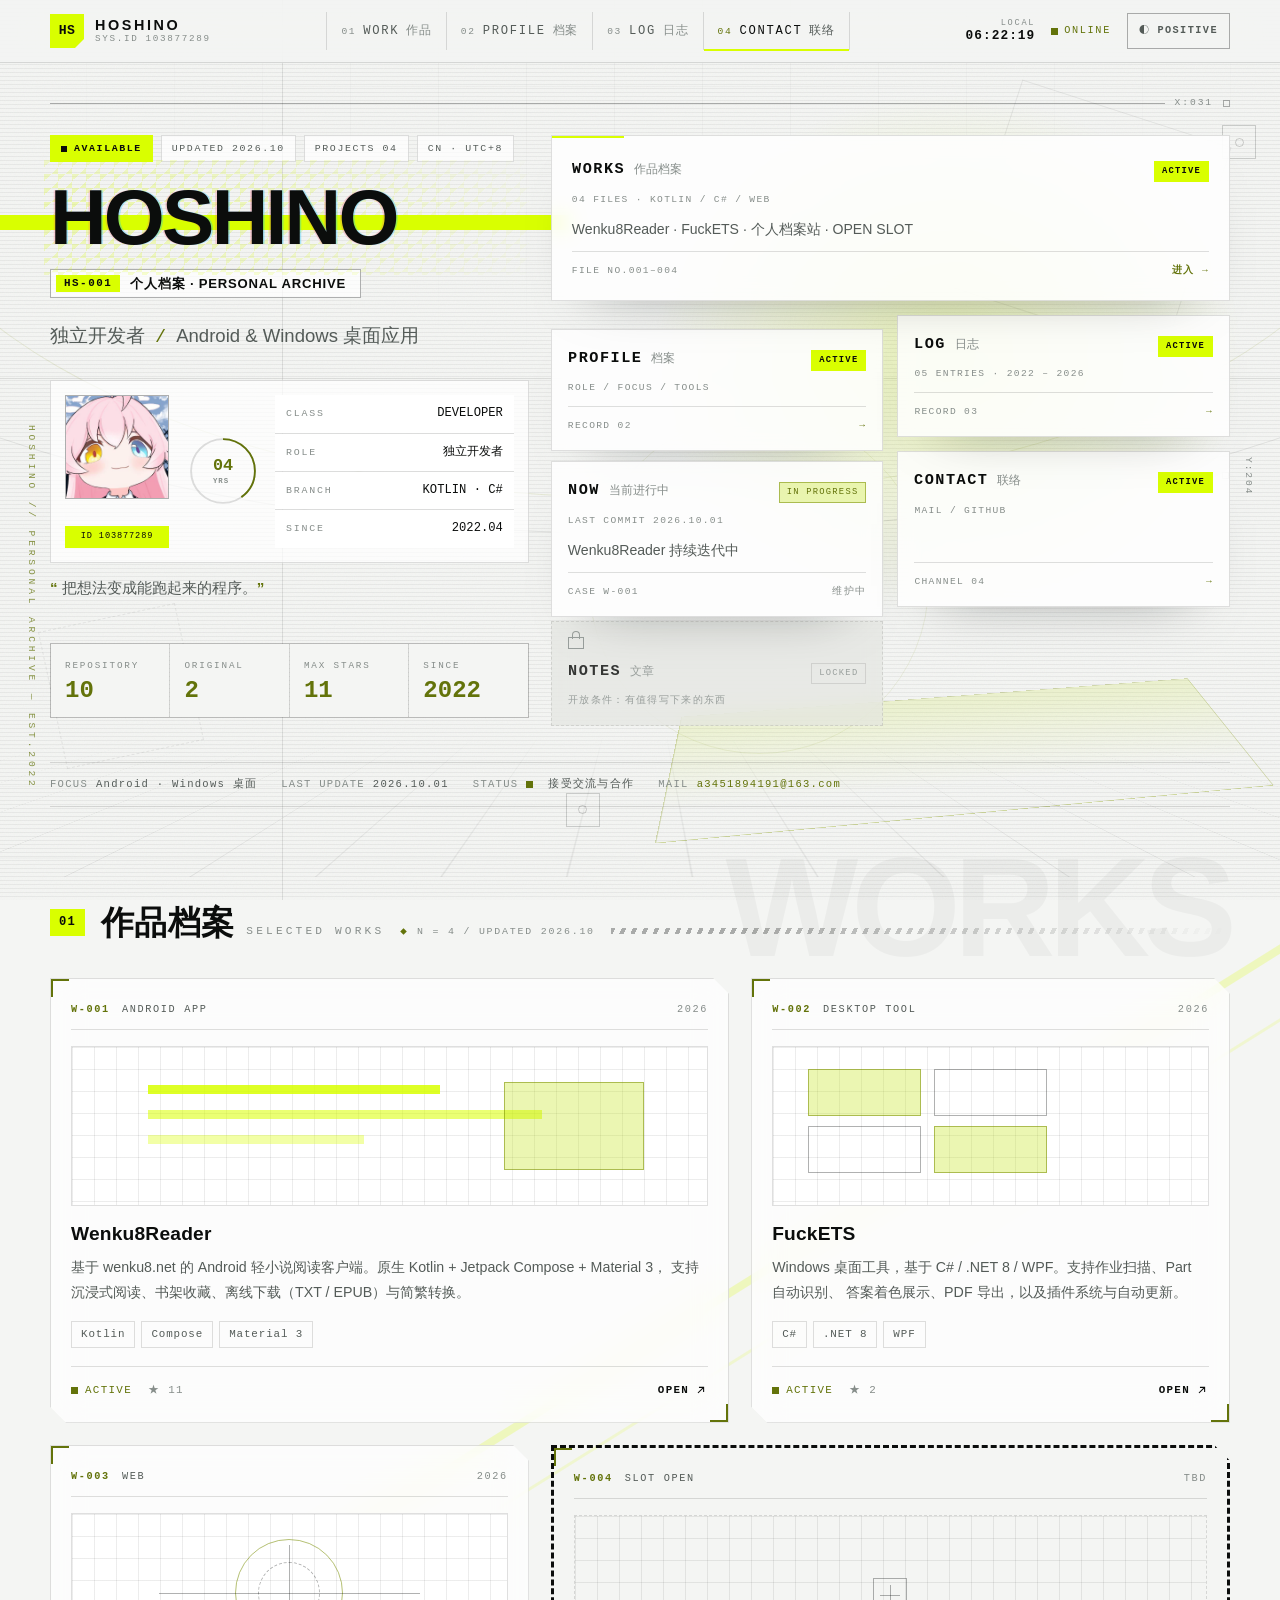
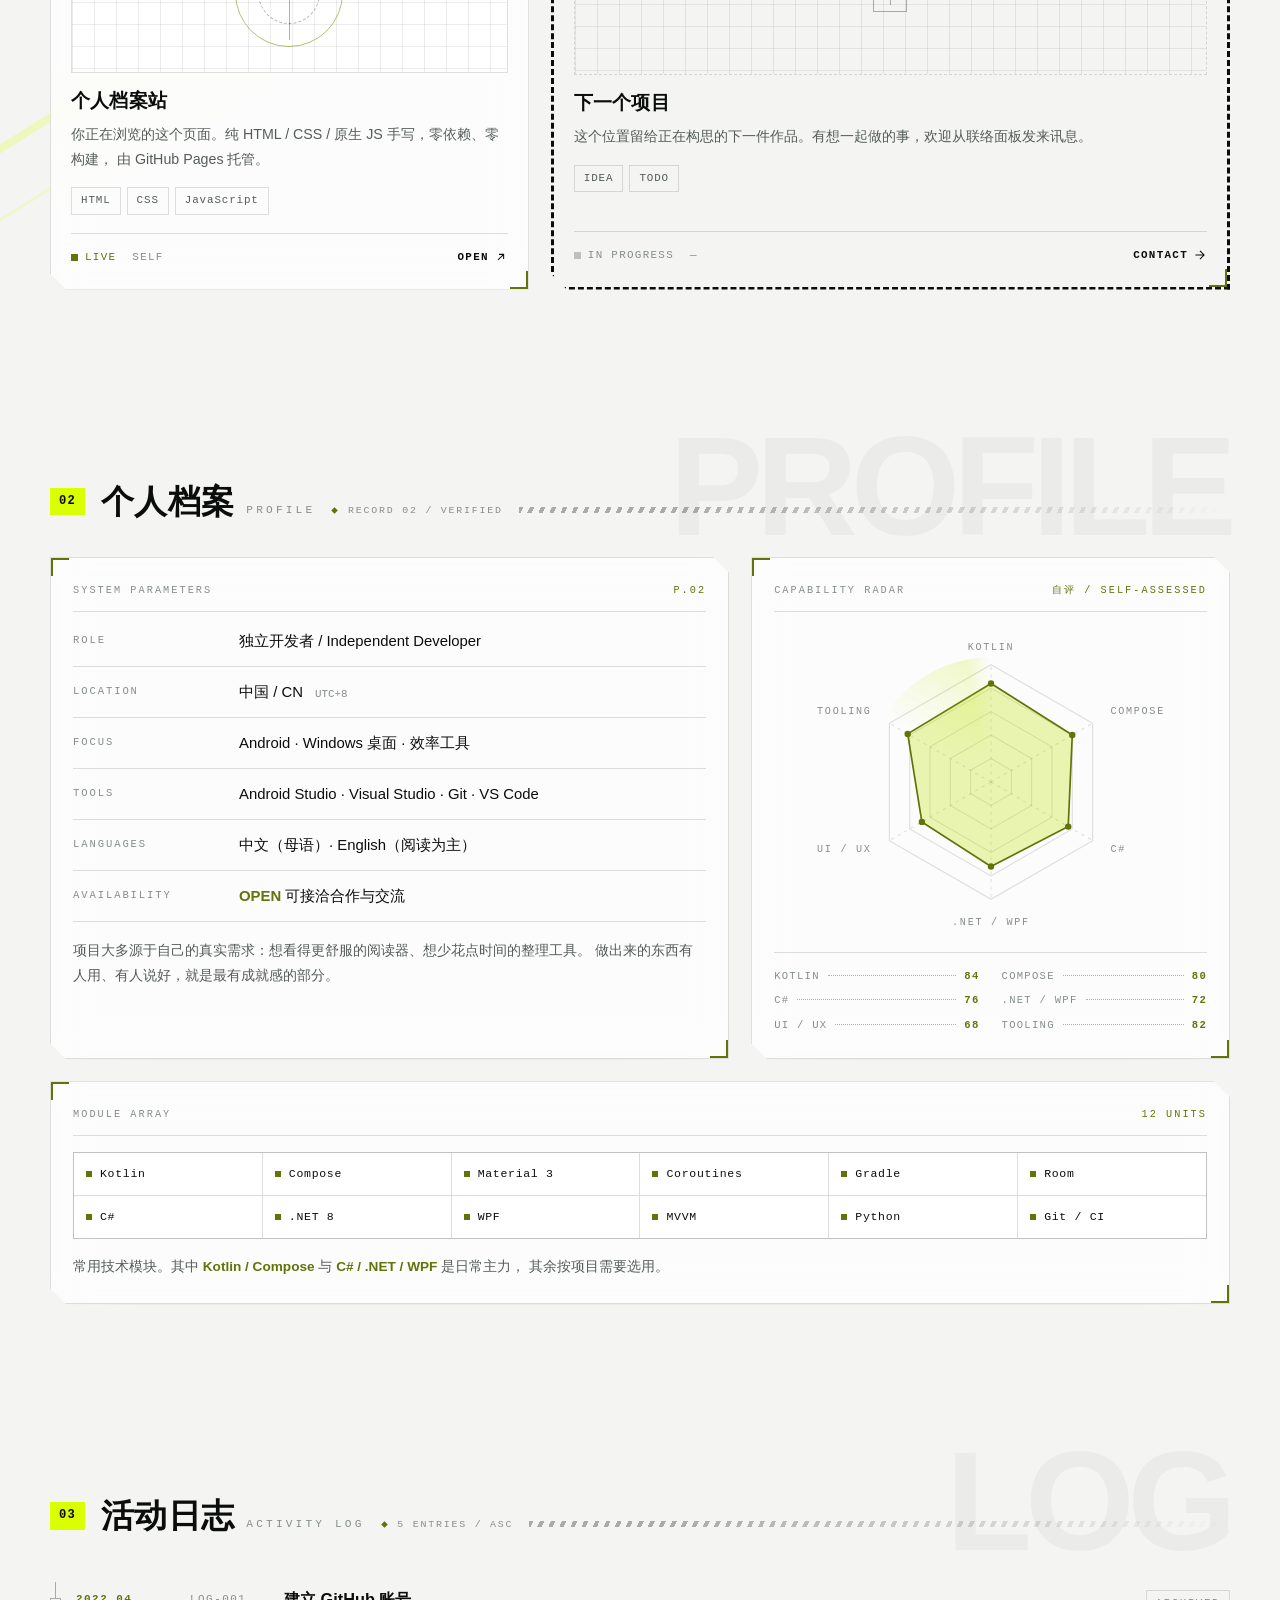
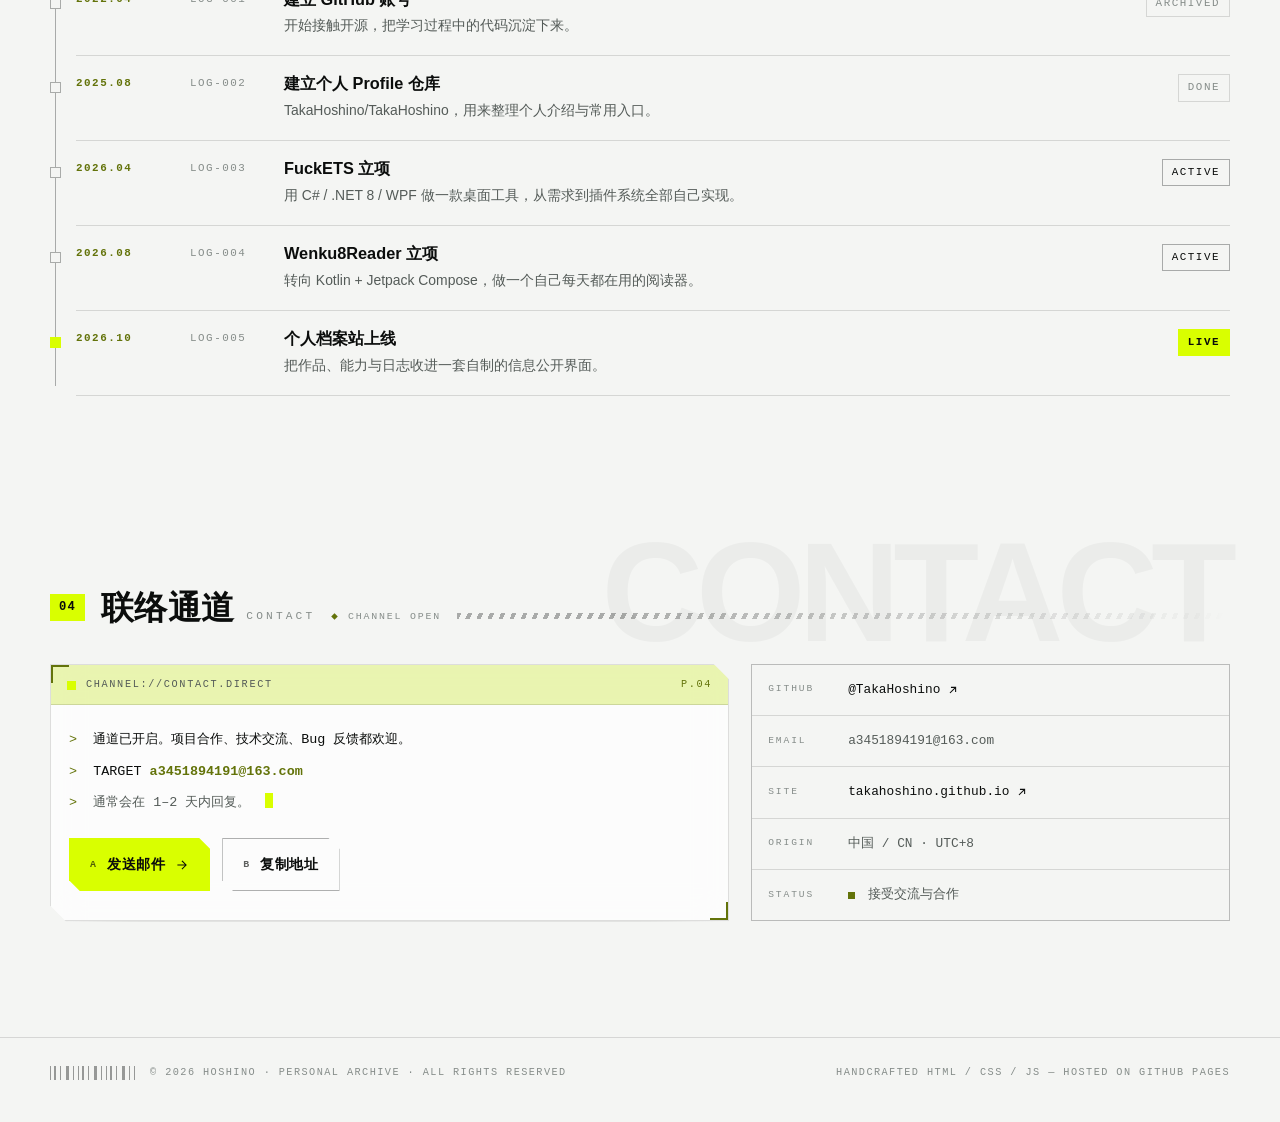
==== commit 5ae1801e: "fix: 头像本地化（assets/img/avatar.jpg），去掉对 GitHub 头像 CDN 的依赖" ====
--- a/index.html
+++ b/index.html
@@ -15,7 +15,7 @@
   <meta property="og:title" content="HOSHINO // 个人档案" />
   <meta property="og:description" content="独立开发者，专注 Android 与 Windows 桌面应用开发。" />
   <meta property="og:url" content="https://takahoshino.github.io/" />
-  <meta property="og:image" content="https://avatars.githubusercontent.com/u/103877289?v=4" />
+  <meta property="og:image" content="https://takahoshino.github.io/assets/img/avatar.jpg" />
   <meta name="twitter:card" content="summary" />
 
   <link rel="canonical" href="https://takahoshino.github.io/" />
@@ -40,7 +40,7 @@
     "name": "Hoshino",
     "alternateName": "TakaHoshino",
     "url": "https://takahoshino.github.io/",
-    "image": "https://avatars.githubusercontent.com/u/103877289?v=4",
+    "image": "https://takahoshino.github.io/assets/img/avatar.jpg",
     "jobTitle": "独立开发者",
     "address": { "@type": "PostalAddress", "addressCountry": "CN" },
     "sameAs": ["https://github.com/TakaHoshino"]
@@ -160,7 +160,7 @@
             <!-- 身份舱：头像 + 年限圆环 + 档案字段 -->
             <div class="pod fx-in">
               <div class="pod-avatar">
-                <img src="https://avatars.githubusercontent.com/u/103877289?v=4"
+                <img src="assets/img/avatar.jpg"
                      alt="Hoshino 的头像" width="208" height="208" decoding="async" />
                 <span class="pod-id">ID 103877289</span>
               </div>
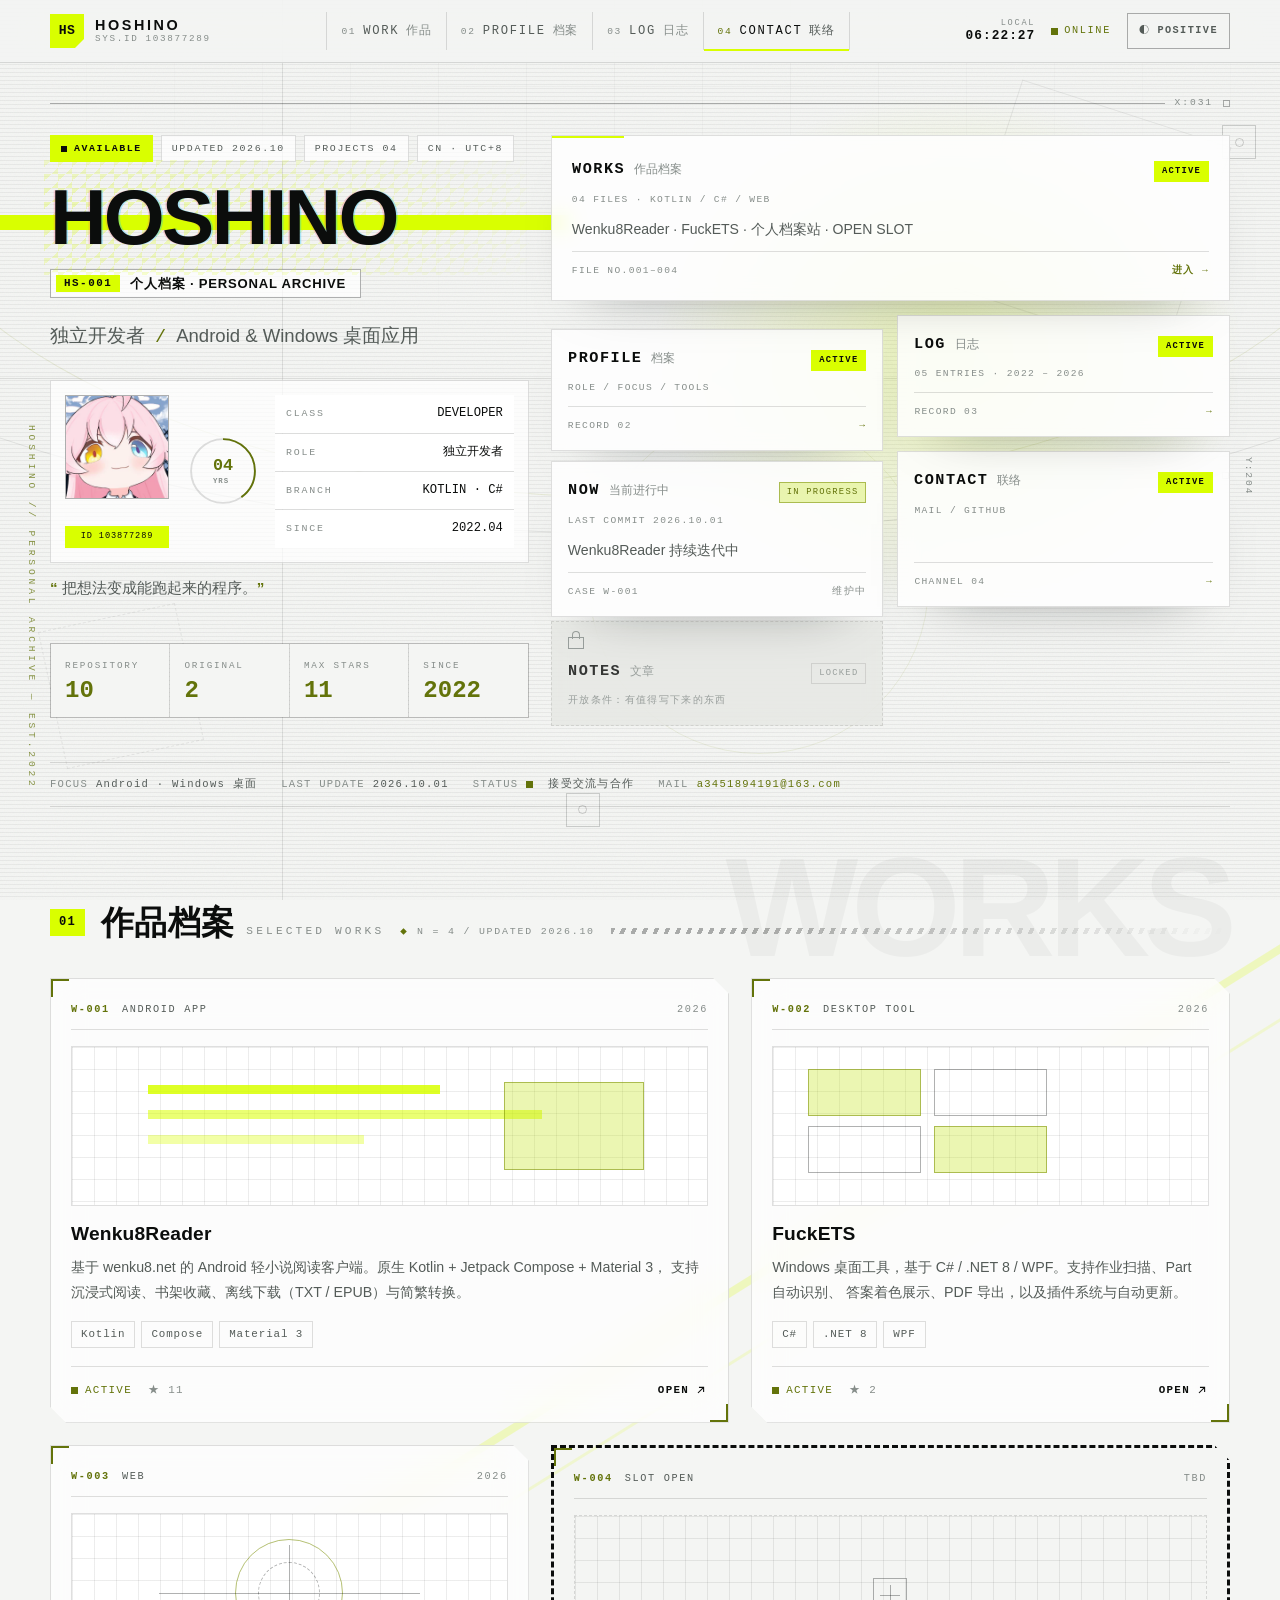
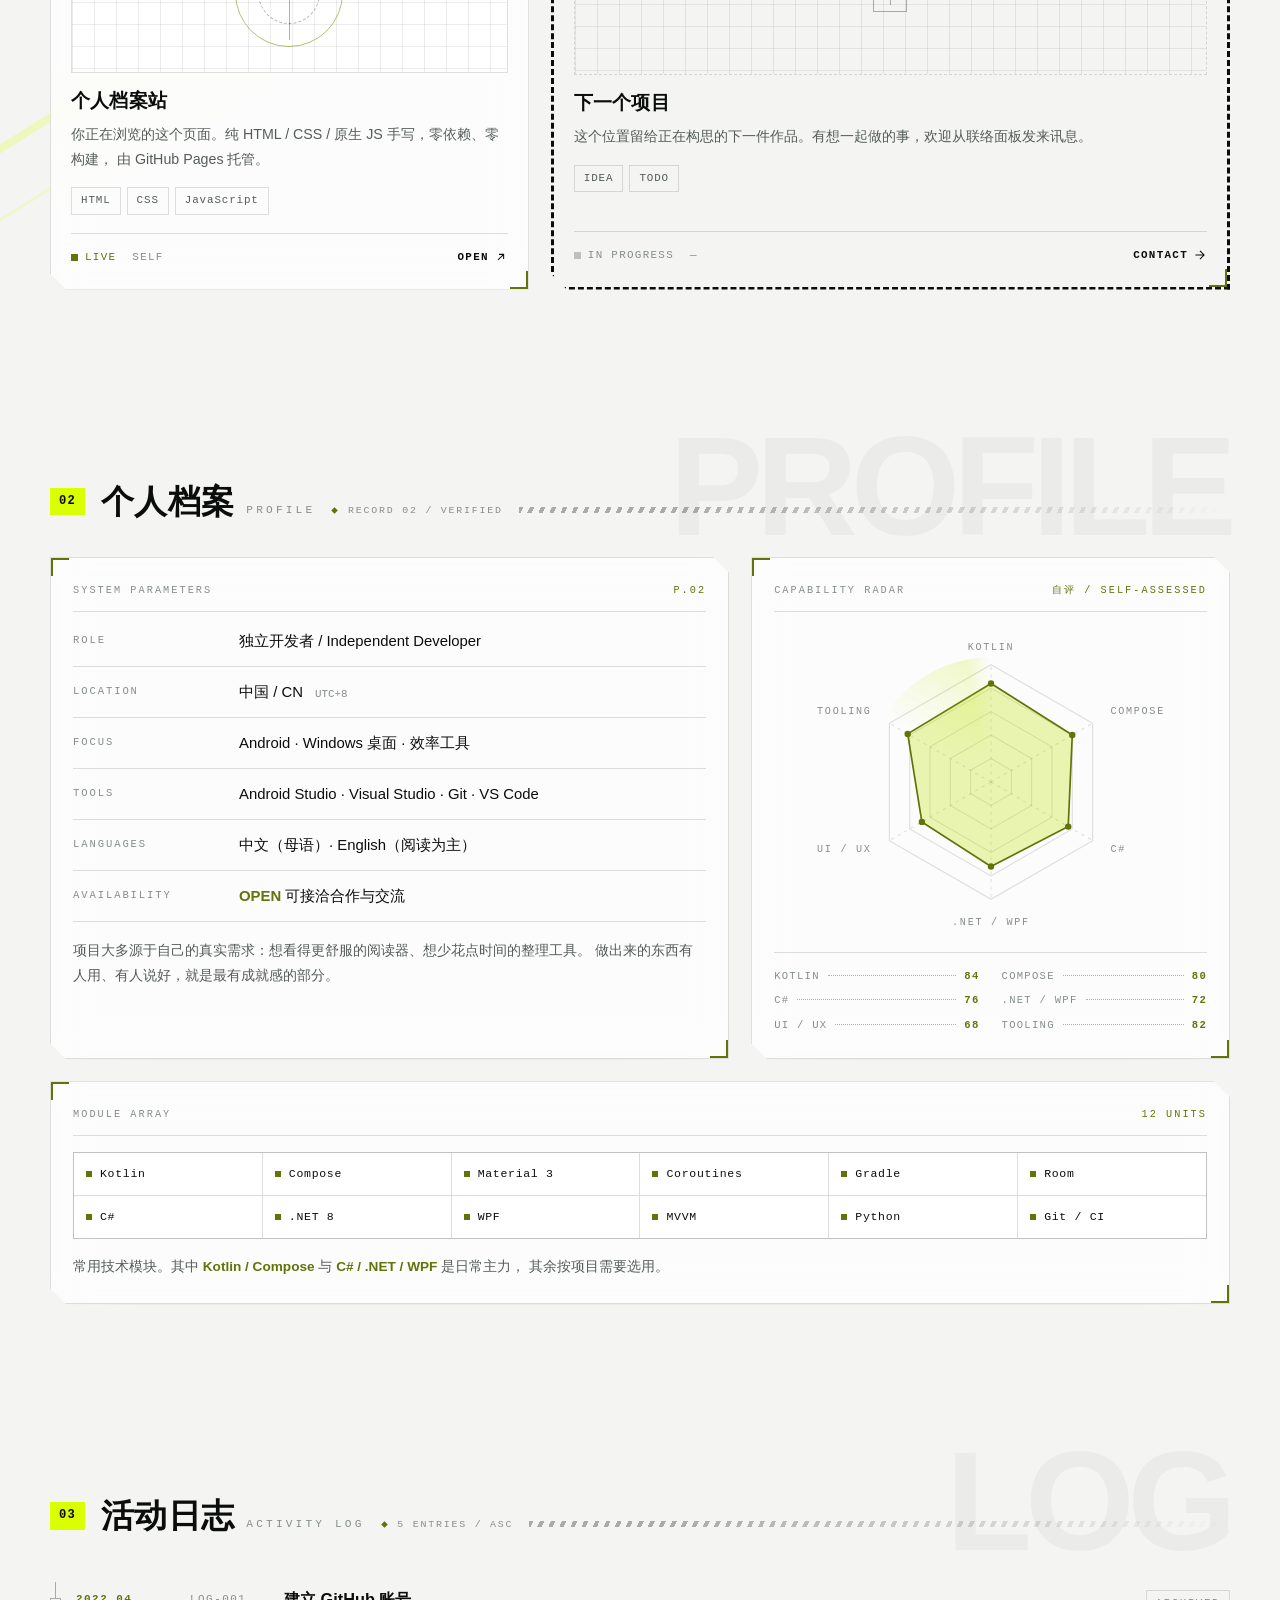
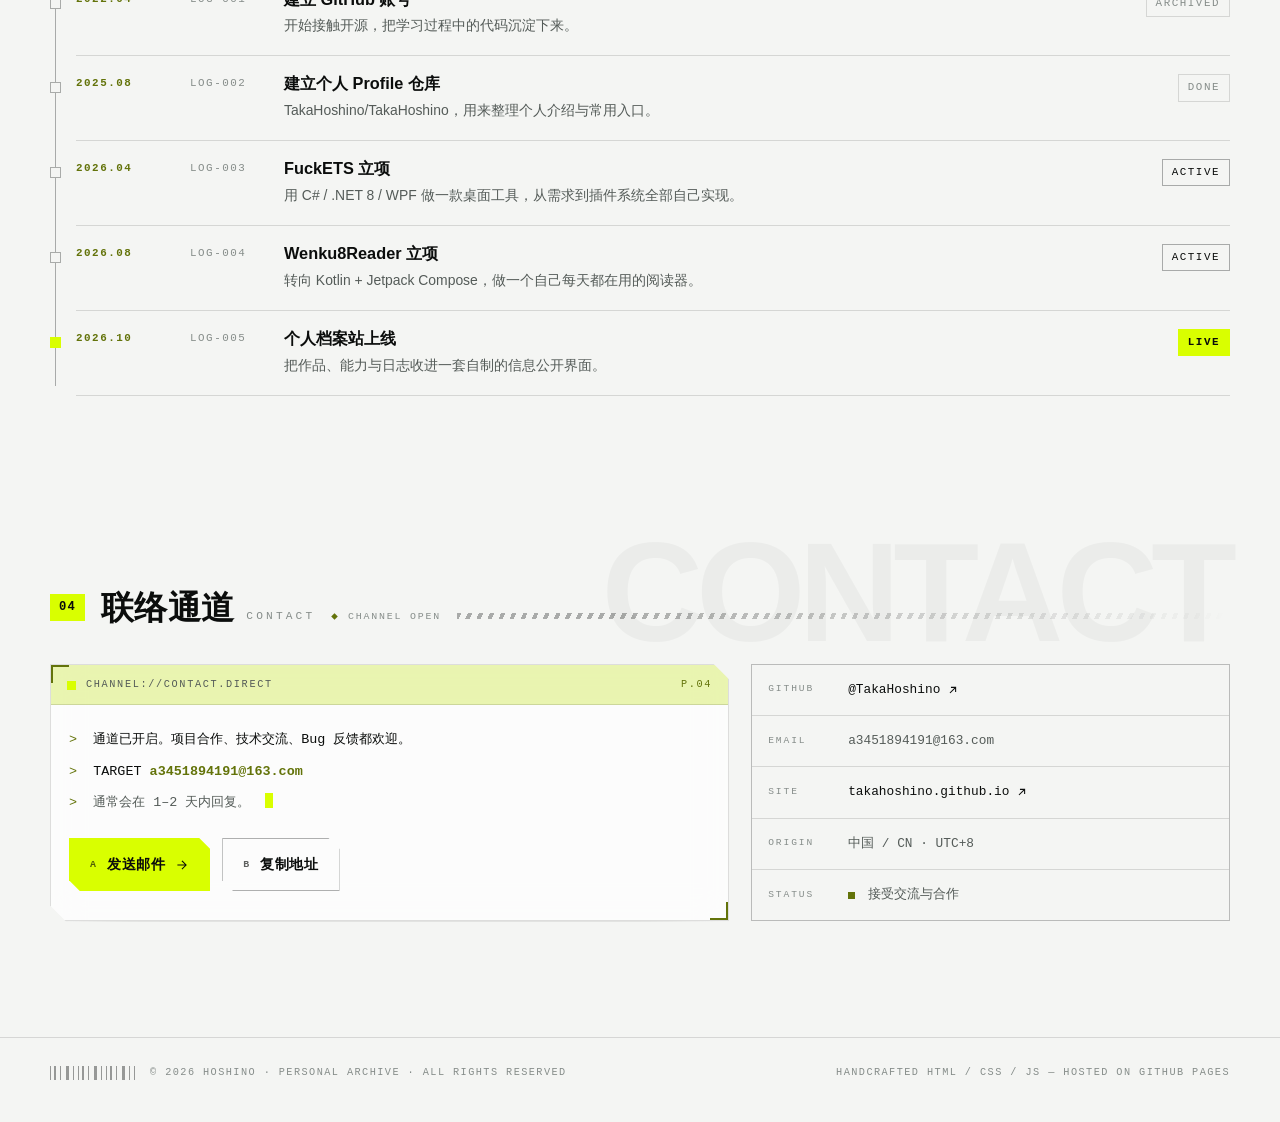
==== commit 67e8dd09: "feat: 首屏引入 Three.js 空间层（透视地面 + 粒子 + 线框核心，按需加载 + CSS 兜底）" ====
--- a/index.html
+++ b/index.html
@@ -108,6 +108,9 @@
           <span class="stage-platform"></span>
           <span class="stage-floor"></span>
         </div>
+
+        <!-- WebGL 空间层（宽屏 + 支持 WebGL 时按需加载，CSS 层作为兜底） -->
+        <canvas class="hero-canvas" id="heroCanvas" aria-hidden="true"></canvas>
 
         <!-- 左边缘竖排标识（参考方舟海报的竖排 Latin 边注） -->
         <span class="edge-label" aria-hidden="true">HOSHINO // PERSONAL ARCHIVE — EST.2022</span>
@@ -698,5 +701,29 @@
   </button>
 
   <script src="assets/js/main.js" defer></script>
+
+  <!-- 首屏 3D 引导：只在宽屏、支持 WebGL 且未开启减少动效时按需拉取 -->
+  <script type="module">
+    (function () {
+      var wide = window.matchMedia("(min-width: 1024px)").matches;
+      var still = window.matchMedia("(prefers-reduced-motion: reduce)").matches;
+      var gl = false;
+      try {
+        var probe = document.createElement("canvas");
+        gl = !!(window.WebGLRenderingContext && (probe.getContext("webgl2") || probe.getContext("webgl")));
+      } catch (e) { gl = false; }
+      if (!wide || still || !gl) return;
+
+      var start = function () {
+        import("./assets/js/hero3d.js").catch(function () { /* 兜底：保持 CSS 背景层 */ });
+      };
+
+      if ("requestIdleCallback" in window) {
+        window.requestIdleCallback(start, { timeout: 2500 });
+      } else {
+        window.addEventListener("load", function () { window.setTimeout(start, 250); }, { once: true });
+      }
+    })();
+  </script>
 </body>
 </html>
--- a/assets/css/style.css
+++ b/assets/css/style.css
@@ -1981,6 +1981,24 @@
    ============================================================================ */
 .hero { padding: 62px 0 0; }
 
+/* ---------------------------------------------------------- WebGL 空间层 */
+.hero-canvas {
+  position: absolute;
+  inset: 0;
+  z-index: 1;
+  width: 100%;
+  height: 100%;
+  pointer-events: none;
+  opacity: 0;
+  transition: opacity 0.9s var(--ease-out);
+}
+
+.hero.has-3d .hero-canvas { opacity: 1; }
+
+/* 3D 接管后隐去 CSS 版的等距地面与平台，避免两套空间重叠 */
+.hero.has-3d .stage-floor,
+.hero.has-3d .stage-platform { opacity: 0; }
+
 /* ---------------------------------------------------------- 背景空间层 */
 .stage {
   position: absolute;
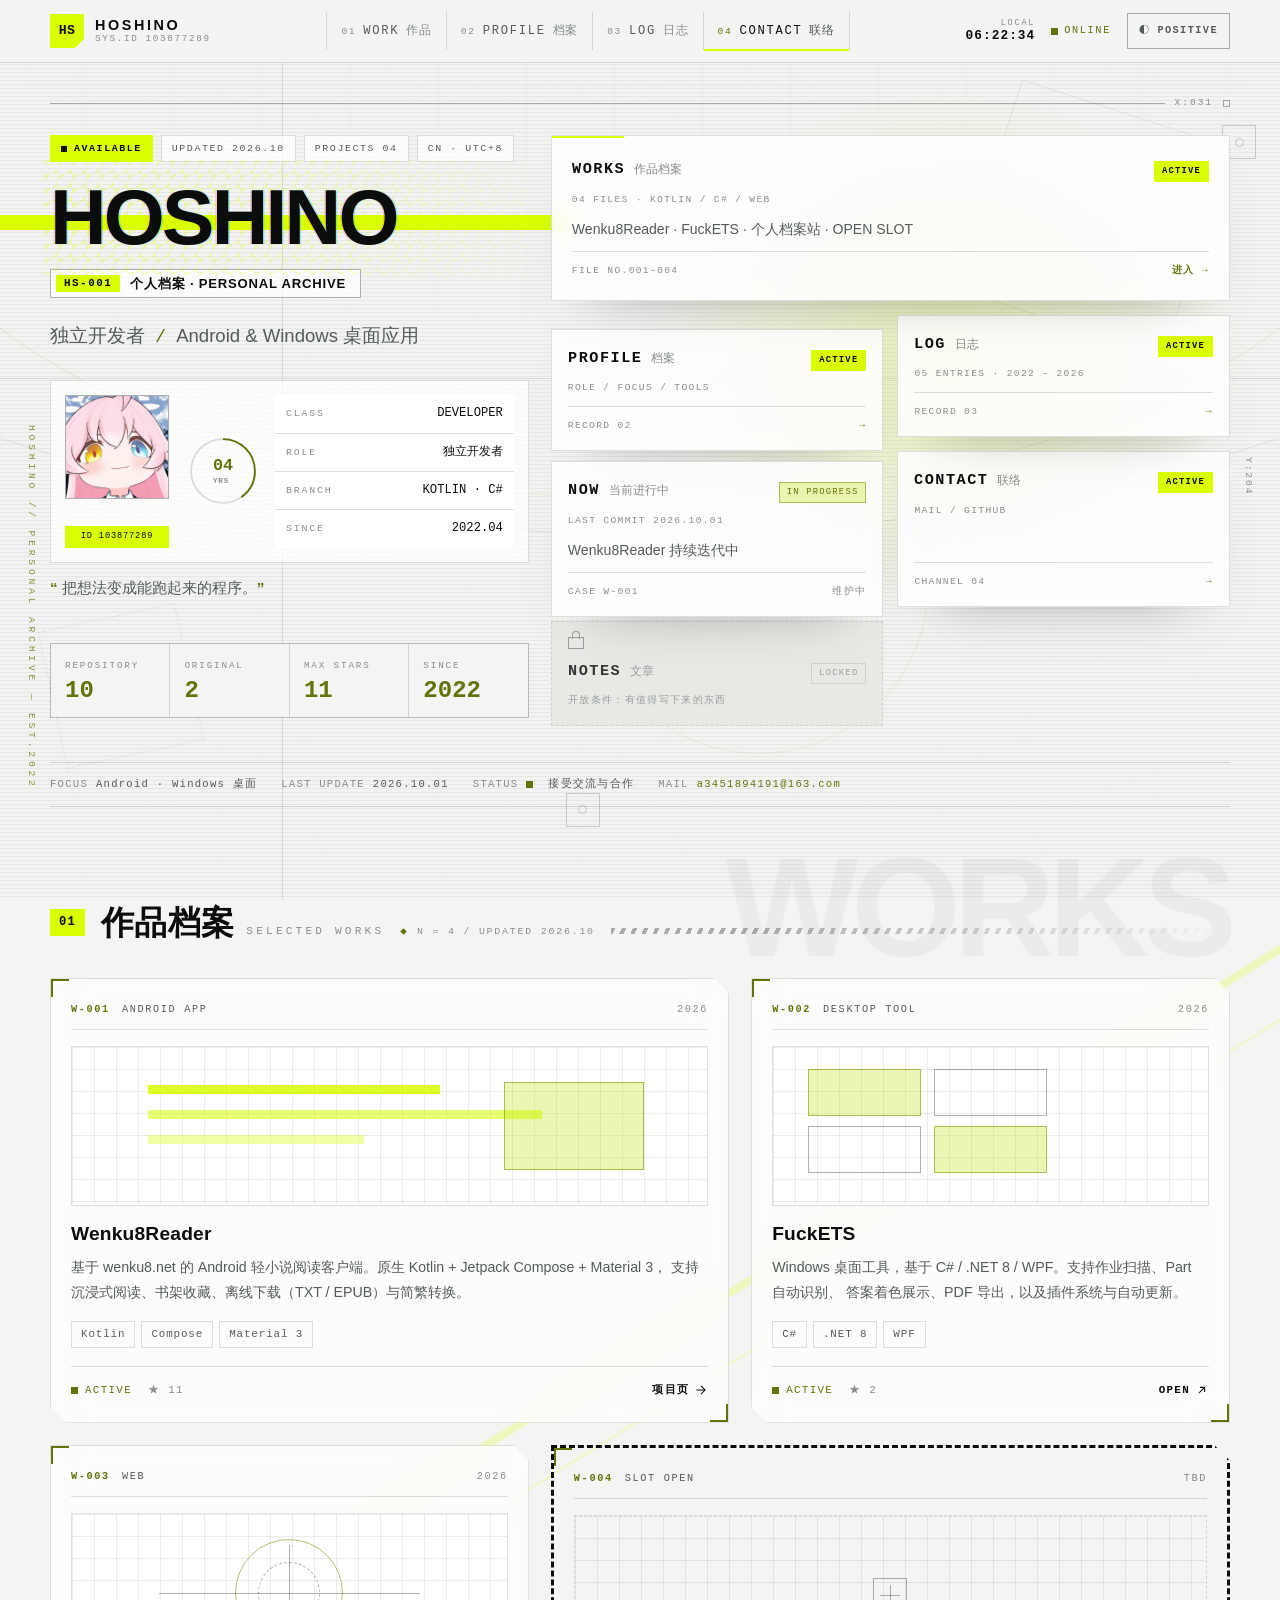
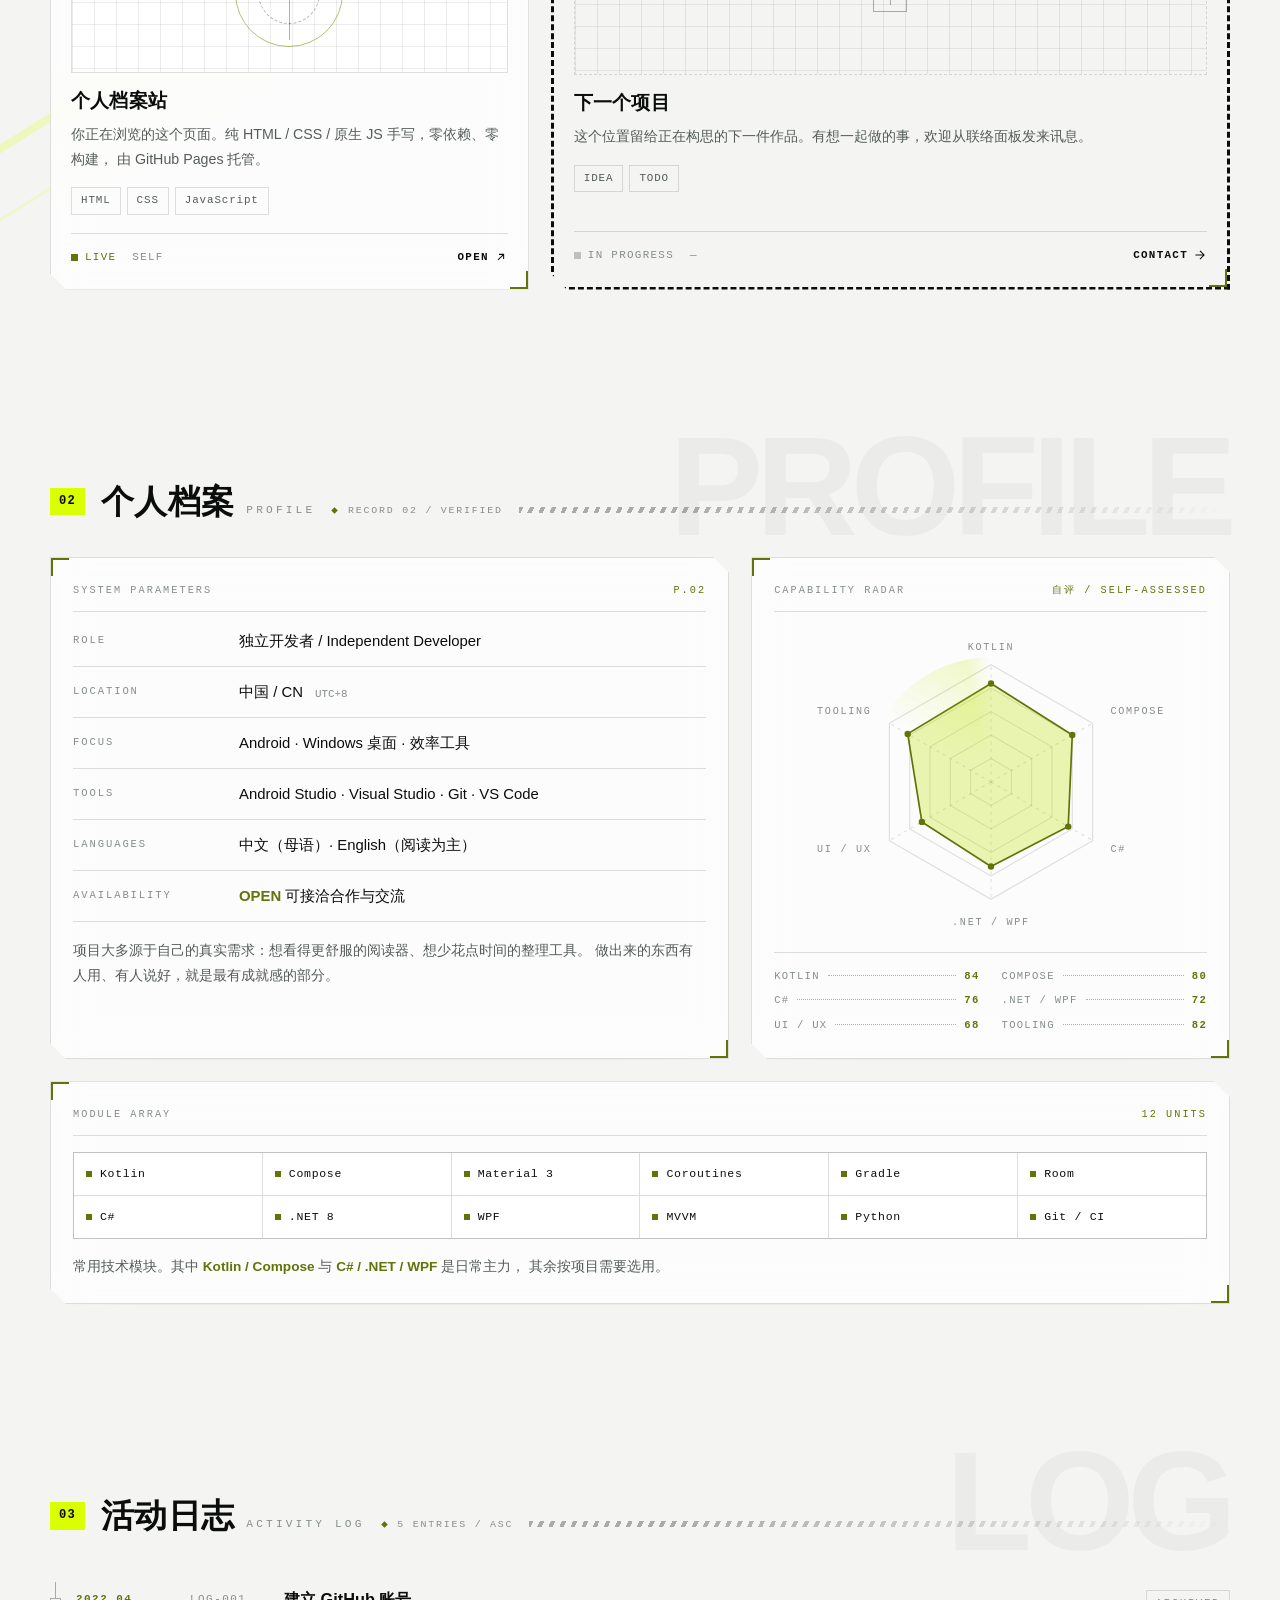
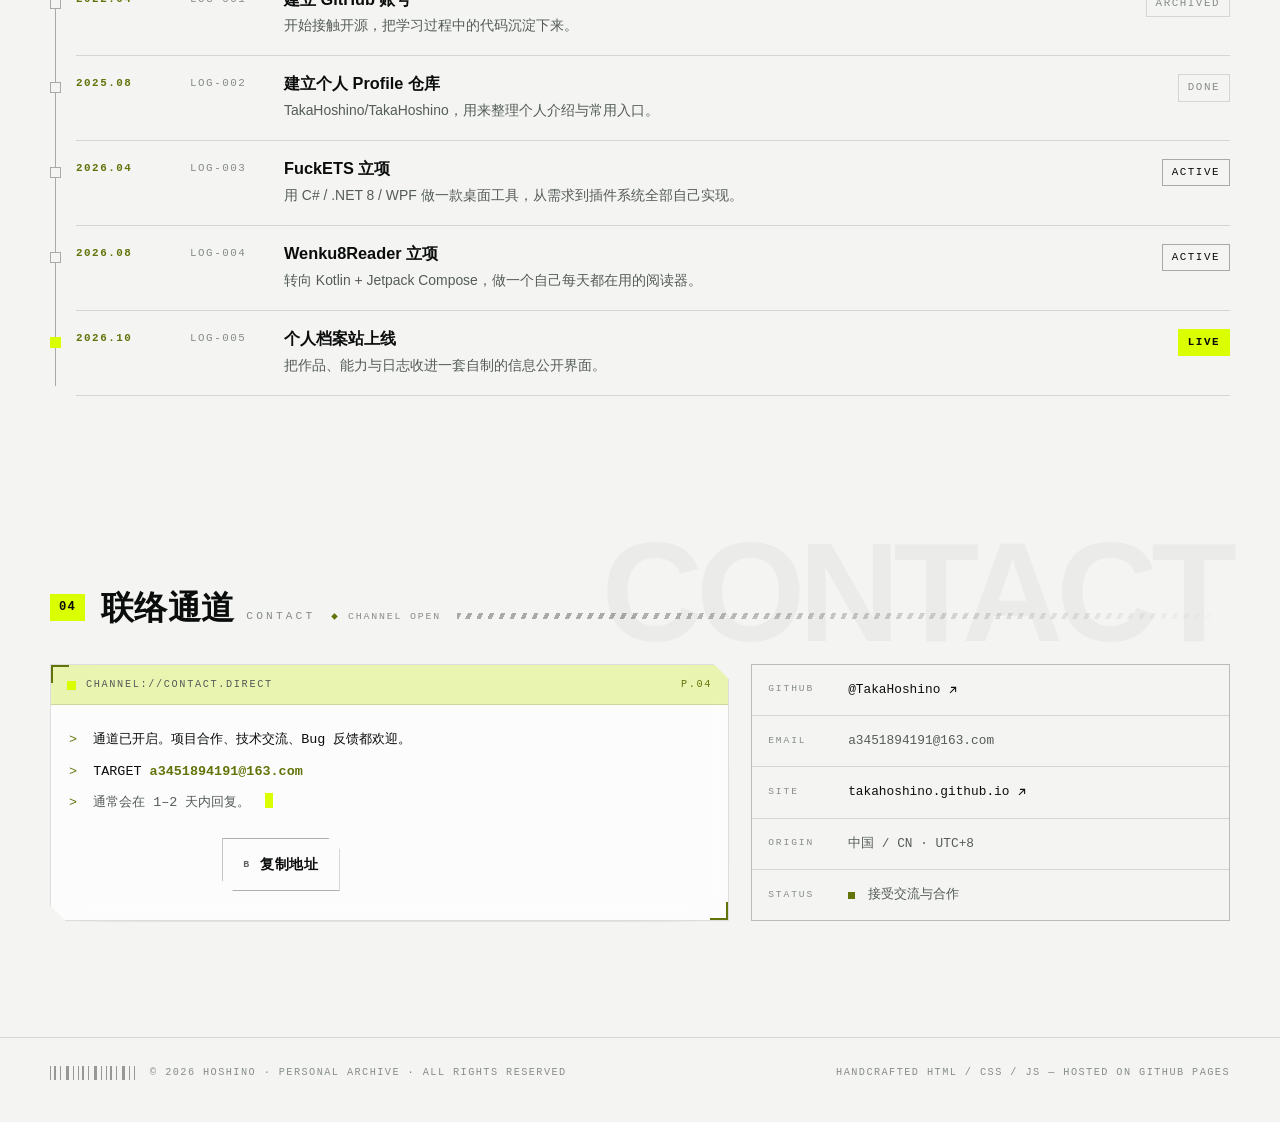
==== commit 2865254d: "feat: 新增 Wenku8Reader 项目详情页（/wenku8reader/，方舟式档案排版） - 首屏：HUD 状态条 / 竖排边注 / 横向色带 / 参数面板 / NOW 卡 + 底部状态" ====
--- a/index.html
+++ b/index.html
@@ -303,8 +303,8 @@
             <footer class="work-foot">
               <span class="work-state"><i></i>ACTIVE</span>
               <span class="work-stat">★ 11</span>
-              <a class="work-link" href="https://github.com/TakaHoshino/Wenku8Reader" target="_blank" rel="noopener noreferrer">
-                OPEN <svg class="ico ico-sm" viewBox="0 0 24 24" aria-hidden="true"><path d="M7.5 16.5 16.5 7.5M9.4 7.5h7.1v7.1" /></svg>
+              <a class="work-link" href="wenku8reader/">
+                项目页 <svg class="ico ico-sm" viewBox="0 0 24 24" aria-hidden="true"><path d="M5 12h13M12.5 5.5 19 12l-6.5 6.5" /></svg>
               </a>
             </footer>
           </article>
--- a/assets/css/style.css
+++ b/assets/css/style.css
@@ -2426,3 +2426,368 @@
 
   .stage-platform { display: none; }
 }
+
+/* ============================================================================
+   15 项目详情页（/wenku8reader/）
+   ============================================================================ */
+.proj-hero .identity { grid-column: 1 / span 7; }
+
+.proj-hero .hero-title-en {
+  font-size: clamp(2.4rem, 7vw, 5.4rem);
+  line-height: 0.92;
+}
+
+.proj-hero .hero-title-en span { display: block; }
+
+/* 两行标题时色带穿第一行 */
+.proj-hero .hero-slice { top: 24%; }
+
+.crumbs {
+  margin-bottom: 14px;
+  font-family: var(--font-mono);
+  font-size: 0.68rem;
+  letter-spacing: 0.16em;
+}
+
+.crumbs a { color: var(--acc-strong); }
+.crumbs a:hover { color: var(--text); }
+
+/* 右侧：主视觉 + 参数 */
+.proj-media {
+  grid-column: 8 / -1;
+  position: relative;
+  z-index: 4;          /* 高于身份列：横向色带不穿过主视觉 */
+  display: grid;
+  gap: 16px;
+  align-content: start;
+}
+
+.shot {
+  position: relative;
+  margin: 0;
+  background: var(--bg-2);
+  border: 1px solid var(--line);
+  box-shadow: var(--shadow);
+}
+
+.shot img { display: block; width: 100%; height: auto; }
+
+.shot figcaption {
+  padding: 8px 12px;
+  border-top: 1px solid var(--line);
+  font-family: var(--font-mono);
+  font-size: 0.58rem;
+  letter-spacing: 0.18em;
+  color: var(--dim);
+}
+
+.proj-spec { border: 1px solid var(--line); background: var(--glass); }
+.proj-spec .param-row { padding: 10px 14px; }
+
+/* 概览正文 */
+.proj-p { font-size: 0.94rem; color: var(--muted); }
+.proj-p + .proj-p { margin-top: 12px; }
+.proj-head-2 { margin-top: 24px; }
+
+.proj-note {
+  margin-top: 26px;
+  font-size: 0.82rem;
+  line-height: 1.9;
+  color: var(--dim);
+}
+
+.proj-note a {
+  color: var(--acc-strong);
+  border-bottom: 1px solid var(--acc-line);
+}
+
+/* 界面一览表格 */
+.tbl {
+  width: 100%;
+  margin-top: 14px;
+  border-collapse: collapse;
+  font-size: 0.88rem;
+}
+
+.tbl th,
+.tbl td {
+  padding: 10px 12px;
+  text-align: left;
+  vertical-align: top;
+  border-bottom: 1px solid var(--line);
+}
+
+.tbl th {
+  font-family: var(--font-mono);
+  font-size: 0.62rem;
+  font-weight: 500;
+  letter-spacing: 0.2em;
+  color: var(--dim);
+  border-bottom-color: var(--line-2);
+}
+
+.tbl td { color: var(--muted); }
+.tbl td b { color: var(--text); font-weight: 650; }
+.tbl tr:last-child td { border-bottom: none; }
+.tbl tbody tr:hover td { background: var(--glass); }
+
+/* 终端里的代码块 */
+.codeblock {
+  margin: 16px 0 0;
+  padding: 14px 16px;
+  overflow-x: auto;
+  background: var(--bg-2);
+  border: 1px solid var(--line);
+  font-family: var(--font-mono);
+  font-size: 0.74rem;
+  line-height: 1.95;
+  color: var(--muted);
+  white-space: pre;
+}
+
+.cap-grid-2 { grid-template-columns: repeat(12, minmax(0, 1fr)); }
+
+/* ============================================================================
+   15.1 项目详情页 · 面板与卡组基座
+   ----------------------------------------------------------------------------
+   .panel 是项目页（及 404）的通用卡片骨架：细框 + 半透明底 + 顶部高亮细线，
+   与主页 .glass / .corners 的工业战术语言保持一致。
+   ============================================================================ */
+.panel {
+  position: relative;
+  padding: 22px 20px;
+  background: var(--panel-glass);
+  border: 1px solid var(--line);
+  box-shadow: var(--shadow);
+  backdrop-filter: blur(16px) saturate(120%);
+  -webkit-backdrop-filter: blur(16px) saturate(120%);
+}
+
+/* 顶部高亮细线：方舟式「面板通电」标记 */
+.panel::before {
+  content: "";
+  position: absolute;
+  left: 0;
+  top: 0;
+  width: 96px;
+  height: 2px;
+  background: linear-gradient(90deg, var(--acc-strong), transparent);
+  pointer-events: none;
+}
+
+.panel-tag {
+  display: inline-block;
+  margin-bottom: 12px;
+  padding: 3px 9px;
+  font-family: var(--font-mono);
+  font-size: 0.62rem;
+  letter-spacing: 0.22em;
+  color: var(--acc-ink);
+  background: var(--acc);
+}
+
+.container {
+  width: 100%;
+  max-width: var(--shell);
+  margin: 0 auto;
+  padding: 0 30px;
+}
+
+/* ---- 概览右列：界面一览表 ------------------------------------------------ */
+.profile-grid > .panel {
+  grid-column: span 5;
+  display: flex;
+  flex-direction: column;
+}
+
+.tbl th:first-child,
+.tbl td:first-child { width: 1%; white-space: nowrap; }
+
+/* 面板底部注脚：把多出来的纵向空间收口 */
+.panel-foot {
+  display: flex;
+  align-items: center;
+  gap: 12px;
+  margin-top: auto;
+  padding-top: 16px;
+  font-family: var(--font-mono);
+  font-size: 0.62rem;
+  letter-spacing: 0.14em;
+  color: var(--dim);
+}
+
+.panel-foot .barcode { opacity: 0.28; }
+
+/* ---- 首屏文案与边注 ------------------------------------------------------ */
+.hero-desc {
+  margin-top: 14px;
+  max-width: 54ch;
+  font-size: 0.92rem;
+  line-height: 1.85;
+  color: var(--muted);
+}
+
+/* 竖排边注移到右侧留白，避免压住身份列正文 */
+.proj-hero .edge-label {
+  left: auto;
+  right: -30px;
+  top: 150px;
+}
+
+.proj-hero .axis-label { color: var(--dim); }
+
+/* ---- 特性 / 技术：卡组 -------------------------------------------------- */
+.cap-grid {
+  display: grid;
+  grid-template-columns: repeat(12, minmax(0, 1fr));
+  gap: var(--gap);
+}
+
+.cap-grid > .cap-card { grid-column: span 4; }
+.cap-grid > .cap-card:last-child { grid-column: span 12; }
+
+/* 末张卡整行铺开时改横向排版，避免右侧大片留白 */
+.cap-grid:not(.cap-grid-2) > .cap-card:last-child {
+  display: grid;
+  grid-template-columns: 250px minmax(0, 1fr) auto;
+  align-items: center;
+  column-gap: 28px;
+}
+
+.cap-grid:not(.cap-grid-2) > .cap-card:last-child .cap-head {
+  padding-bottom: 0;
+  border-bottom: none;
+}
+
+.cap-grid:not(.cap-grid-2) > .cap-card:last-child .cap-desc {
+  flex: none;
+  margin: 0;
+}
+
+/* 技术实现：两列 */
+.cap-grid.cap-grid-2 > .cap-card,
+.cap-grid.cap-grid-2 > .cap-card:last-child { grid-column: span 6; }
+
+.cap-card {
+  display: flex;
+  flex-direction: column;
+  padding: 18px 18px 20px;
+  overflow: hidden;
+  transition: transform 0.35s var(--ease-out), border-color 0.3s var(--ease),
+    background-color 0.3s var(--ease);
+}
+
+/* 悬浮时左侧点亮一条强调色标尺 */
+.cap-card::after {
+  content: "";
+  position: absolute;
+  left: 0;
+  top: 0;
+  bottom: 0;
+  width: 2px;
+  background: var(--acc-strong);
+  opacity: 0;
+  transition: opacity 0.3s var(--ease);
+}
+
+.cap-card:hover {
+  transform: translateY(-5px);
+  border-color: var(--acc-line);
+  background: var(--glass-2);
+}
+
+.cap-card:hover::after { opacity: 1; }
+
+.cap-head {
+  display: flex;
+  align-items: center;
+  gap: 11px;
+  padding-bottom: 12px;
+  border-bottom: 1px solid var(--line);
+}
+
+.cap-icon {
+  display: grid;
+  place-items: center;
+  flex: none;
+  width: 34px;
+  height: 34px;
+  color: var(--acc-strong);
+  background: var(--acc-soft);
+  border: 1px solid var(--acc-line);
+  clip-path: polygon(0 0, calc(100% - 8px) 0, 100% 8px, 100% 100%, 8px 100%, 0 calc(100% - 8px));
+}
+
+.cap-icon .ico { width: 17px; height: 17px; }
+
+.cap-head-text {
+  display: flex;
+  flex-direction: column;
+  min-width: 0;
+}
+
+.cap-head-text b {
+  font-size: 1.02rem;
+  font-weight: 700;
+  letter-spacing: 0.01em;
+}
+
+.cap-head-text small {
+  font-family: var(--font-mono);
+  font-size: 0.58rem;
+  letter-spacing: 0.2em;
+  color: var(--dim);
+}
+
+.cap-desc {
+  flex: 1;
+  margin: 14px 0 16px;
+  font-size: 0.89rem;
+  line-height: 1.8;
+  color: var(--muted);
+}
+
+.cap-desc strong { color: var(--text); }
+
+@media (max-width: 1360px) {
+  .proj-hero .edge-label { display: none; }
+}
+
+@media (max-width: 1024px) {
+  .profile-grid > .panel { grid-column: 1 / -1; }
+  .cap-grid > .cap-card { grid-column: span 6; }
+
+  .cap-grid:not(.cap-grid-2) > .cap-card:last-child {
+    display: flex;
+    flex-direction: column;
+    align-items: stretch;
+    column-gap: 0;
+  }
+
+  .cap-grid:not(.cap-grid-2) > .cap-card:last-child .cap-head {
+    padding-bottom: 12px;
+    border-bottom: 1px solid var(--line);
+  }
+
+  .cap-grid:not(.cap-grid-2) > .cap-card:last-child .cap-desc { margin: 14px 0 16px; }
+}
+
+@media (max-width: 720px) {
+  .cap-grid > .cap-card,
+  .cap-grid > .cap-card:last-child,
+  .cap-grid.cap-grid-2 > .cap-card,
+  .cap-grid.cap-grid-2 > .cap-card:last-child { grid-column: span 12; }
+  .panel { padding: 18px 16px; }
+}
+
+@media (max-width: 1024px) {
+  .proj-hero .identity,
+  .proj-media { grid-column: 1 / -1; }
+}
+
+@media (max-width: 720px) {
+  .proj-hero .hero-title-en { font-size: clamp(2.2rem, 15vw, 4rem); }
+  .shot figcaption { font-size: 0.54rem; }
+  .tbl { font-size: 0.82rem; }
+  .tbl th, .tbl td { padding: 9px 8px; }
+}
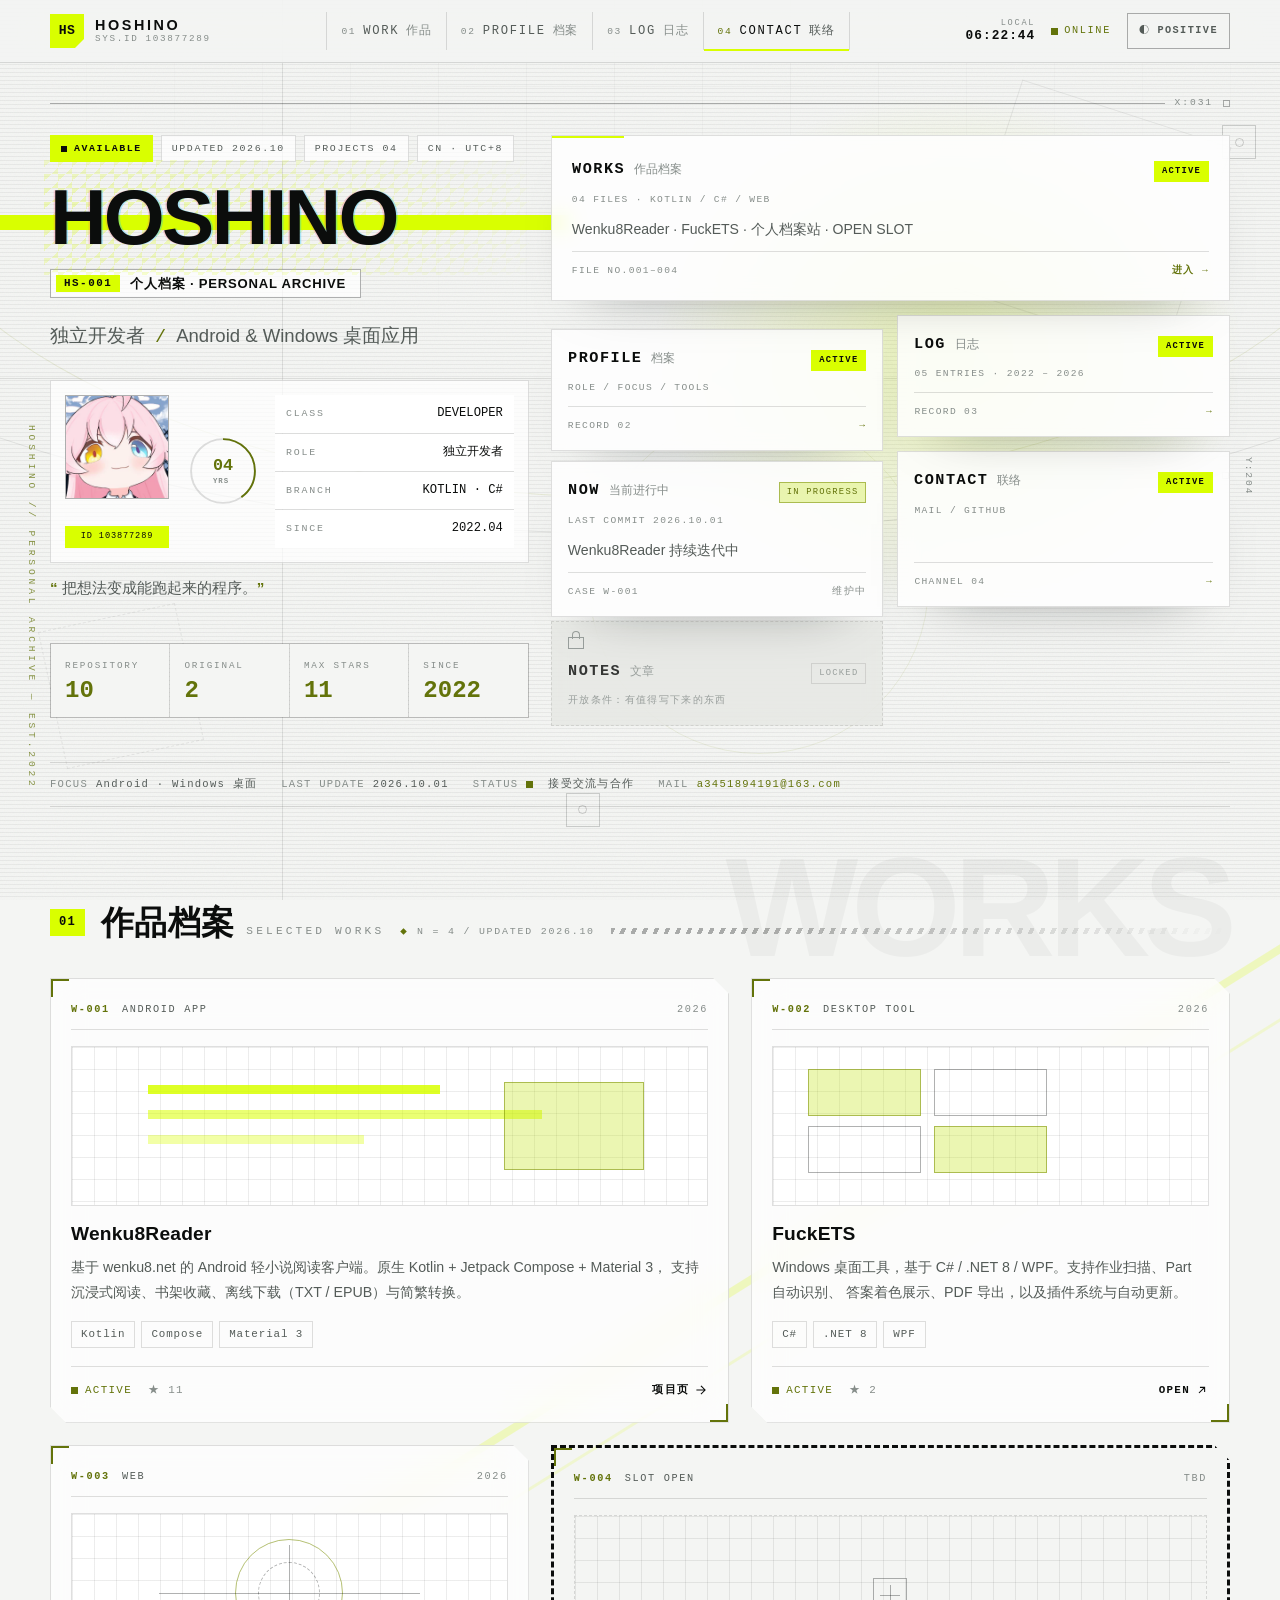
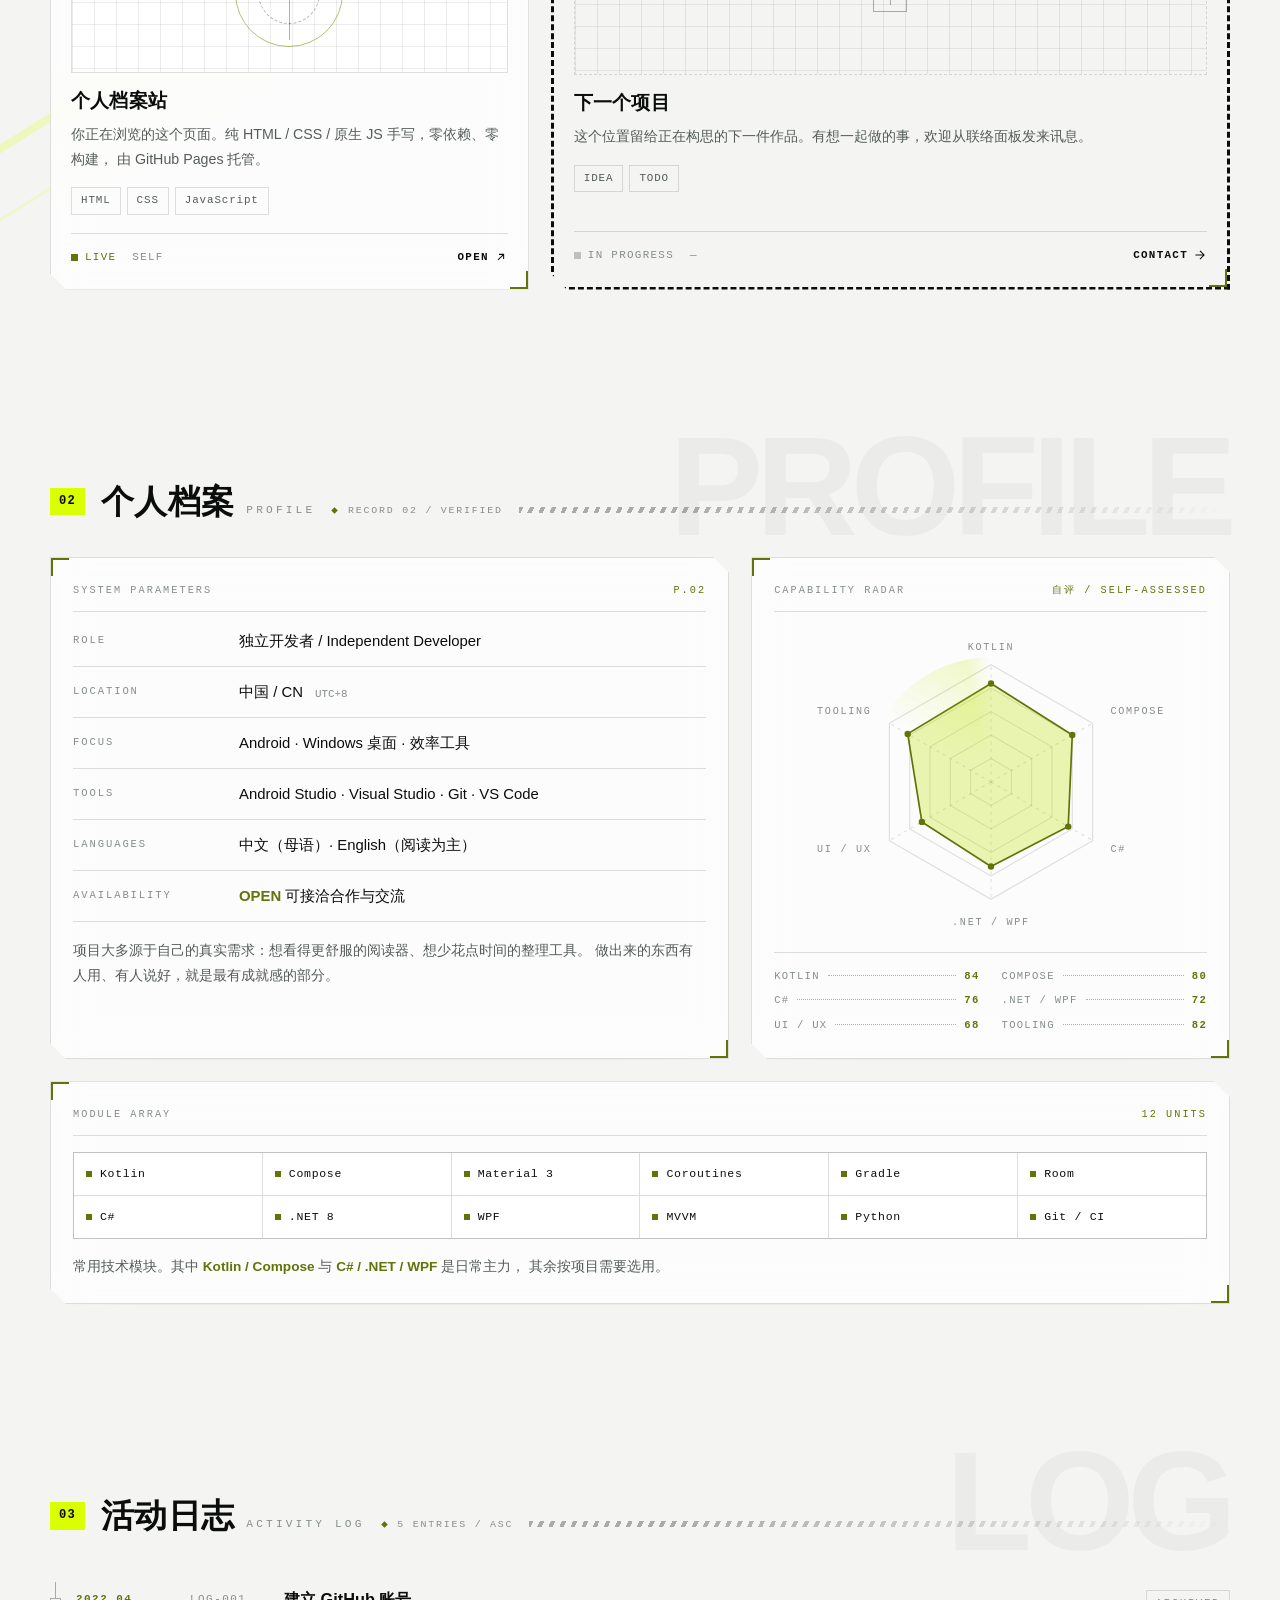
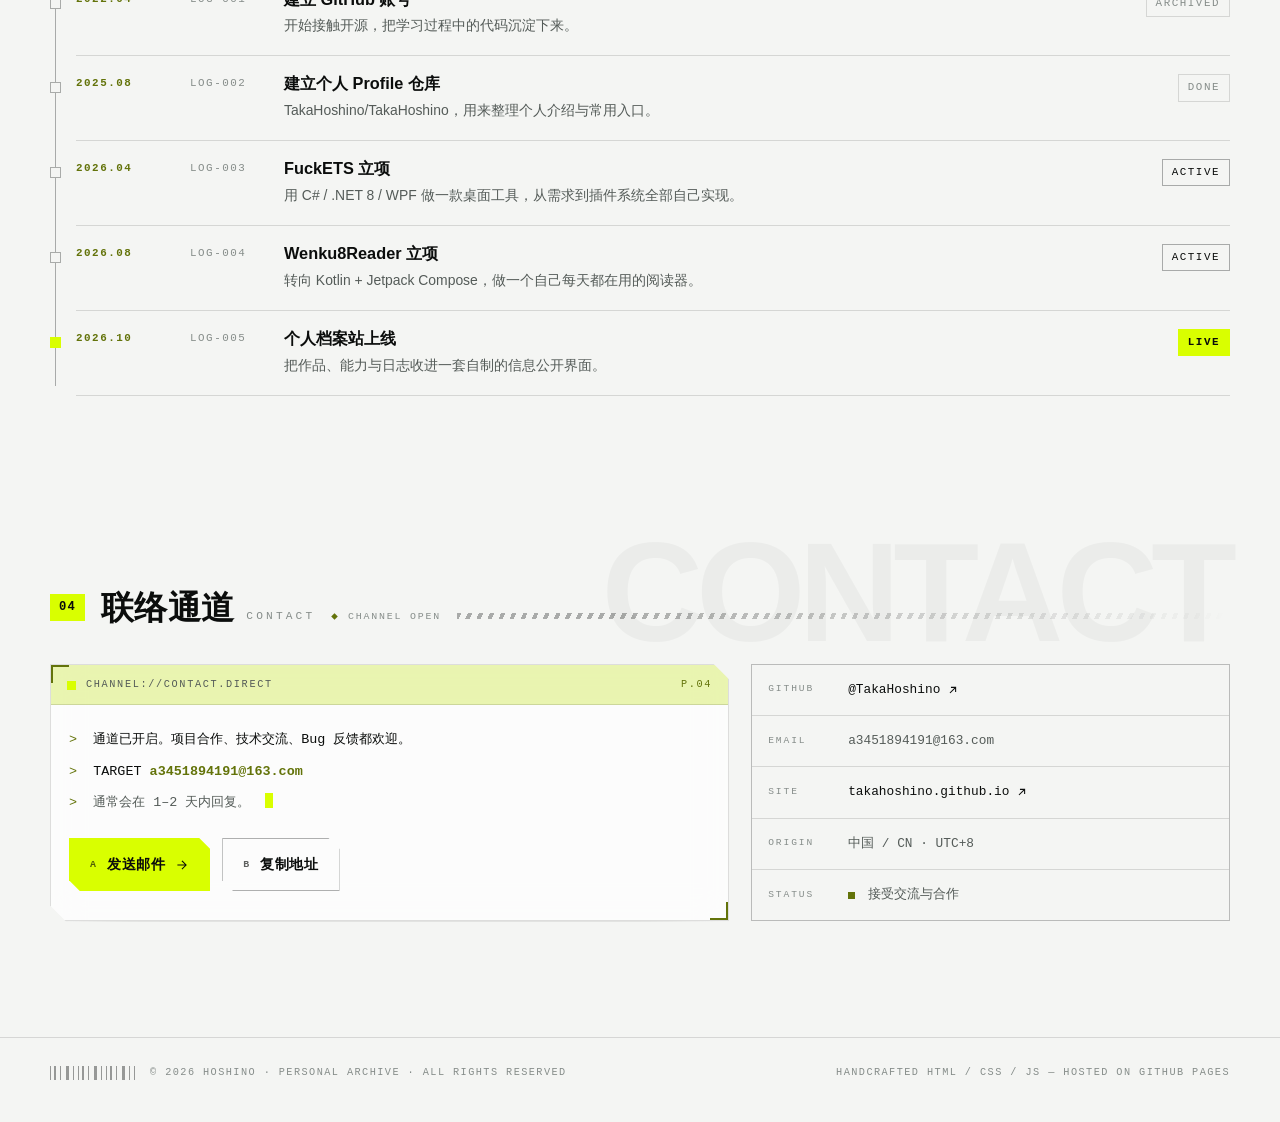
==== commit e3bd93d6: "fix: 静态资源加版本号，避免浏览器复用旧 style.css 与新页面混排 - 症状：Edge 打开项目页时标题被裁成一行、参数面板逐字换行、竖排边注   跑回左侧，且 VERSION 出现「v0" ====
--- a/index.html
+++ b/index.html
@@ -21,7 +21,8 @@
   <link rel="canonical" href="https://takahoshino.github.io/" />
   <link rel="icon" href="favicon.svg" type="image/svg+xml" />
   <link rel="apple-touch-icon" href="favicon.svg" />
-  <link rel="stylesheet" href="assets/css/style.css" />
+  <!-- 资源版本号：改动 assets 下的 CSS / JS 后同步递增，避免浏览器缓存旧文件与新页面混用 -->
+  <link rel="stylesheet" href="assets/css/style.css?v=20261002" />
 
   <script>
     (function () {
@@ -700,7 +701,7 @@
     <svg class="ico" viewBox="0 0 24 24" aria-hidden="true"><path d="M12 19V5.6M5.4 12.2 12 5.6l6.6 6.6" /></svg>
   </button>
 
-  <script src="assets/js/main.js" defer></script>
+  <script src="assets/js/main.js?v=20261002" defer></script>
 
   <!-- 首屏 3D 引导：只在宽屏、支持 WebGL 且未开启减少动效时按需拉取 -->
   <script type="module">
@@ -715,7 +716,7 @@
       if (!wide || still || !gl) return;
 
       var start = function () {
-        import("./assets/js/hero3d.js").catch(function () { /* 兜底：保持 CSS 背景层 */ });
+        import("./assets/js/hero3d.js?v=20261002").catch(function () { /* 兜底：保持 CSS 背景层 */ });
       };
 
       if ("requestIdleCallback" in window) {
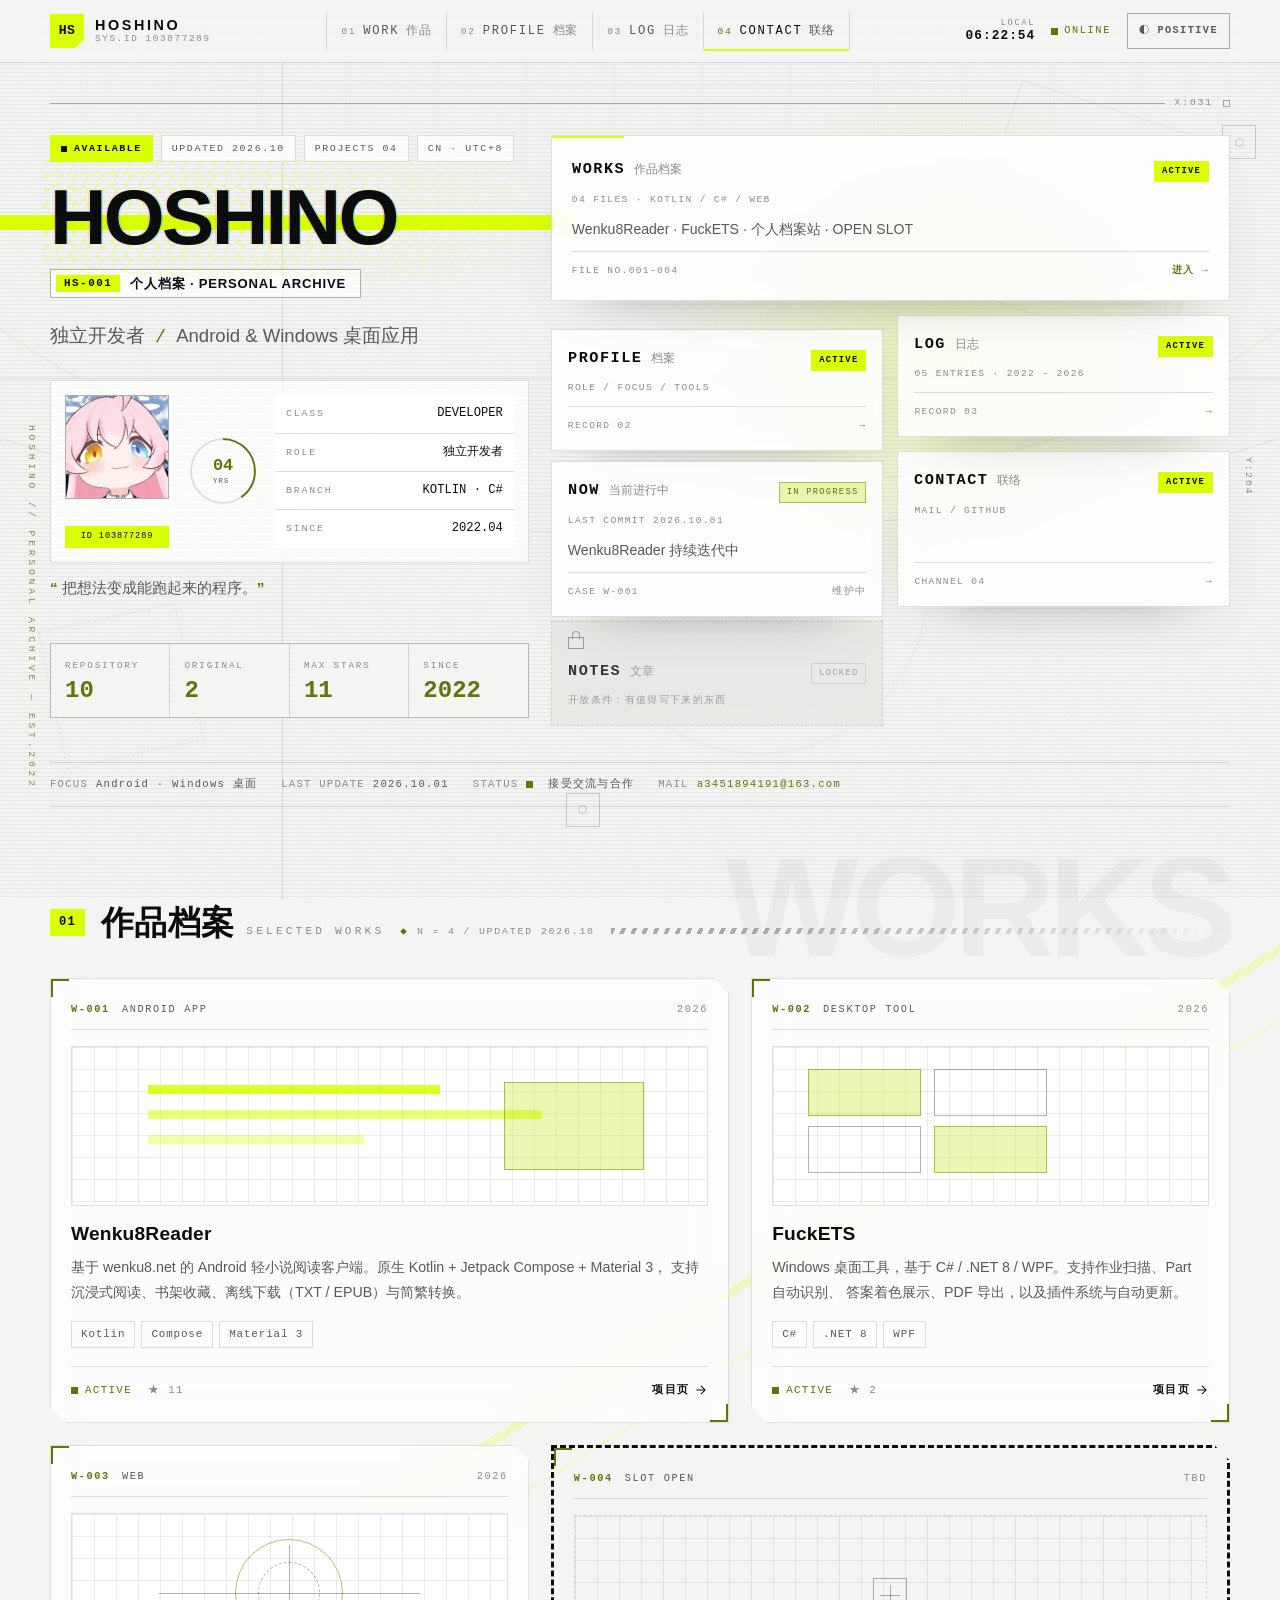
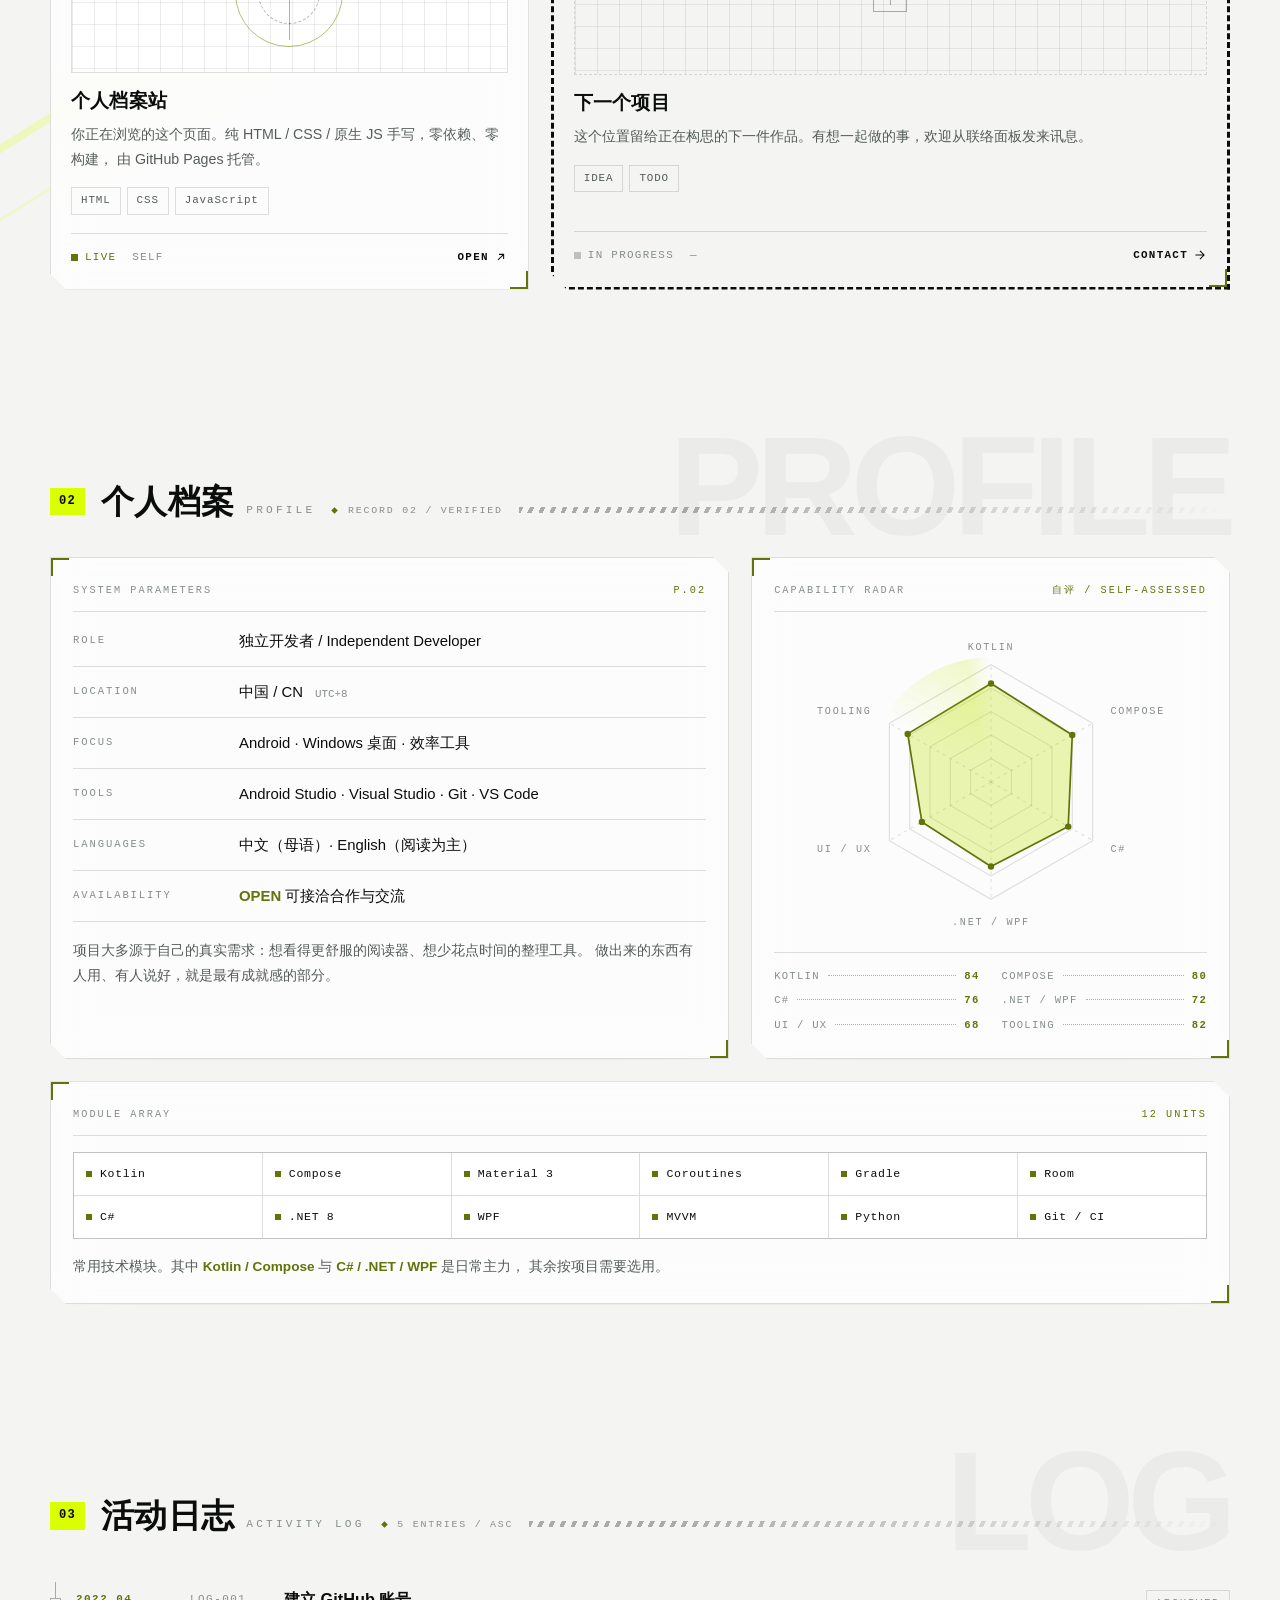
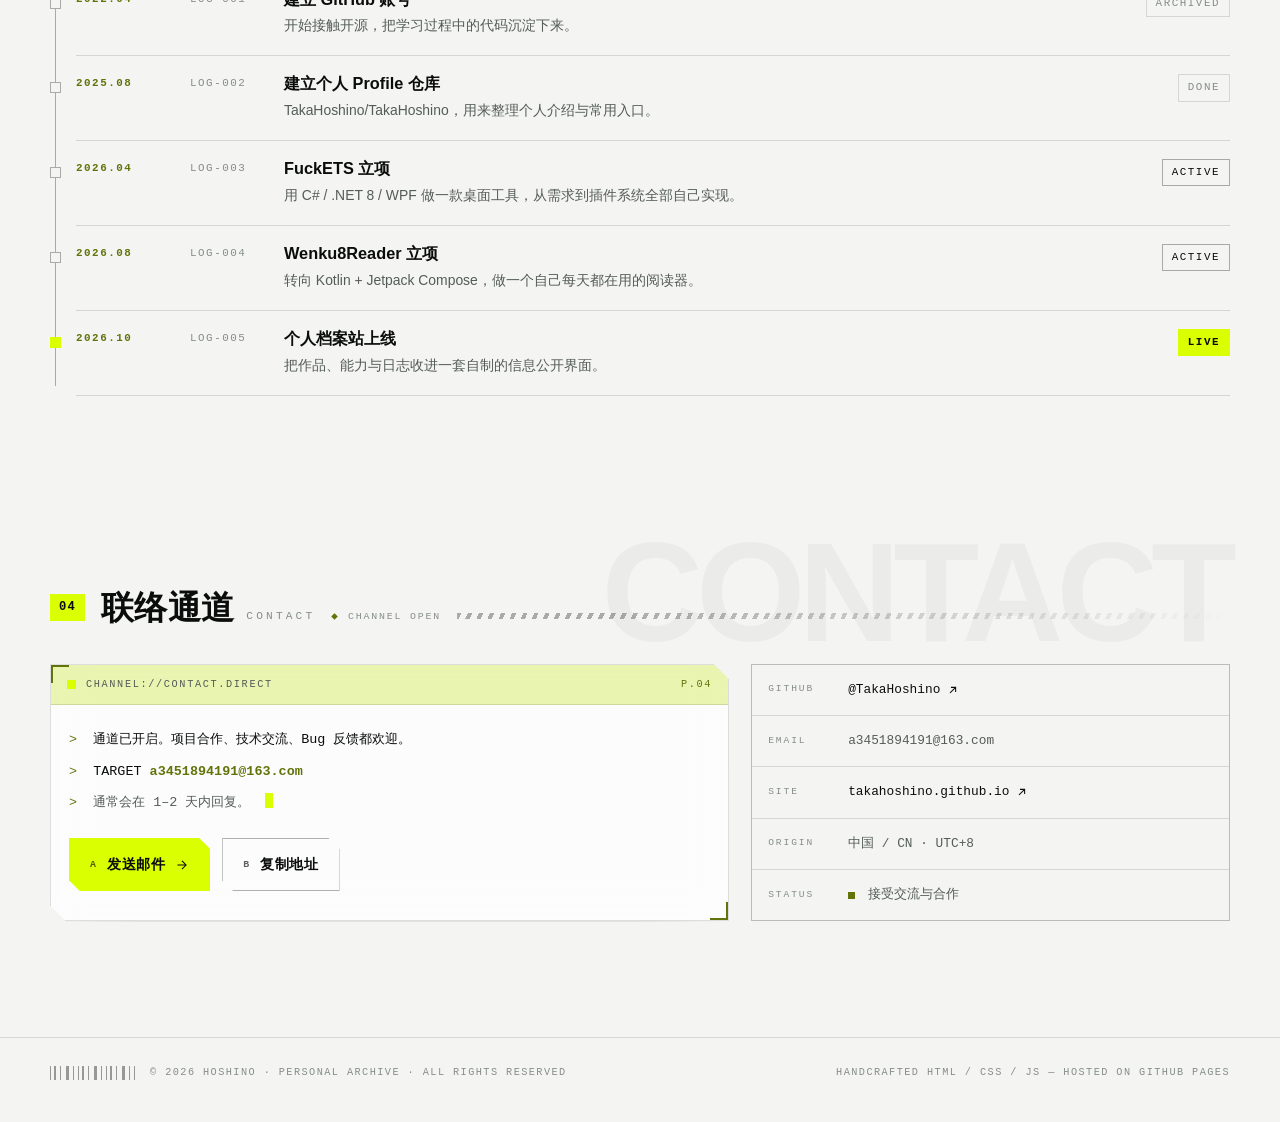
==== commit 9a1b7a89: "feat: 新增 FuckETS 项目详情页（/fuckets/，FILE NO.002） - 沿用方舟式档案版式：首屏身份舱 + 参数面板 + NOW 卡 + 状态条，   五个区块（概览 / 07" ====
--- a/index.html
+++ b/index.html
@@ -22,7 +22,7 @@
   <link rel="icon" href="favicon.svg" type="image/svg+xml" />
   <link rel="apple-touch-icon" href="favicon.svg" />
   <!-- 资源版本号：改动 assets 下的 CSS / JS 后同步递增，避免浏览器缓存旧文件与新页面混用 -->
-  <link rel="stylesheet" href="assets/css/style.css?v=20261002" />
+  <link rel="stylesheet" href="assets/css/style.css?v=20261002b" />
 
   <script>
     (function () {
@@ -338,8 +338,8 @@
             <footer class="work-foot">
               <span class="work-state"><i></i>ACTIVE</span>
               <span class="work-stat">★ 2</span>
-              <a class="work-link" href="https://github.com/TakaHoshino/FuckETS" target="_blank" rel="noopener noreferrer">
-                OPEN <svg class="ico ico-sm" viewBox="0 0 24 24" aria-hidden="true"><path d="M7.5 16.5 16.5 7.5M9.4 7.5h7.1v7.1" /></svg>
+              <a class="work-link" href="fuckets/">
+                项目页 <svg class="ico ico-sm" viewBox="0 0 24 24" aria-hidden="true"><path d="M5 12h13M12.5 5.5 19 12l-6.5 6.5" /></svg>
               </a>
             </footer>
           </article>
@@ -701,7 +701,7 @@
     <svg class="ico" viewBox="0 0 24 24" aria-hidden="true"><path d="M12 19V5.6M5.4 12.2 12 5.6l6.6 6.6" /></svg>
   </button>
 
-  <script src="assets/js/main.js?v=20261002" defer></script>
+  <script src="assets/js/main.js?v=20261002b" defer></script>
 
   <!-- 首屏 3D 引导：只在宽屏、支持 WebGL 且未开启减少动效时按需拉取 -->
   <script type="module">
@@ -716,7 +716,7 @@
       if (!wide || still || !gl) return;
 
       var start = function () {
-        import("./assets/js/hero3d.js?v=20261002").catch(function () { /* 兜底：保持 CSS 背景层 */ });
+        import("./assets/js/hero3d.js?v=20261002b").catch(function () { /* 兜底：保持 CSS 背景层 */ });
       };
 
       if ("requestIdleCallback" in window) {
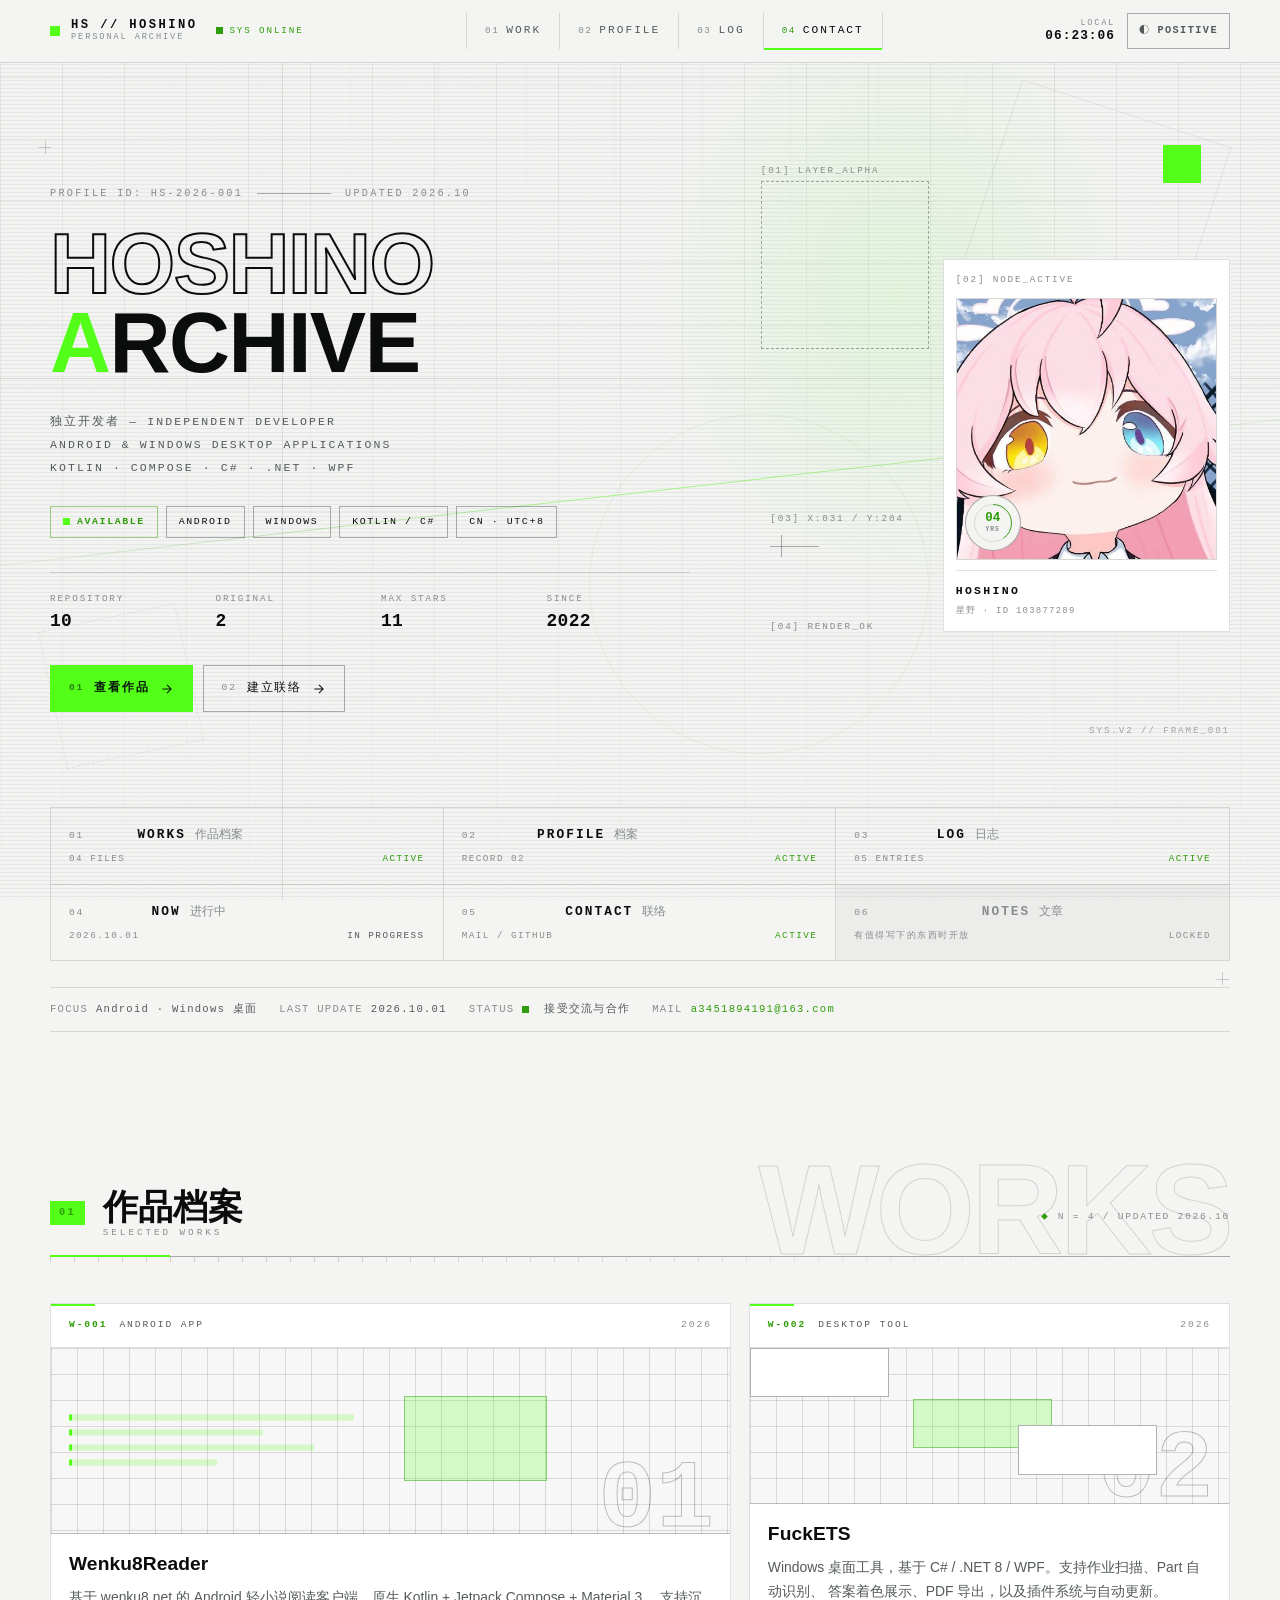
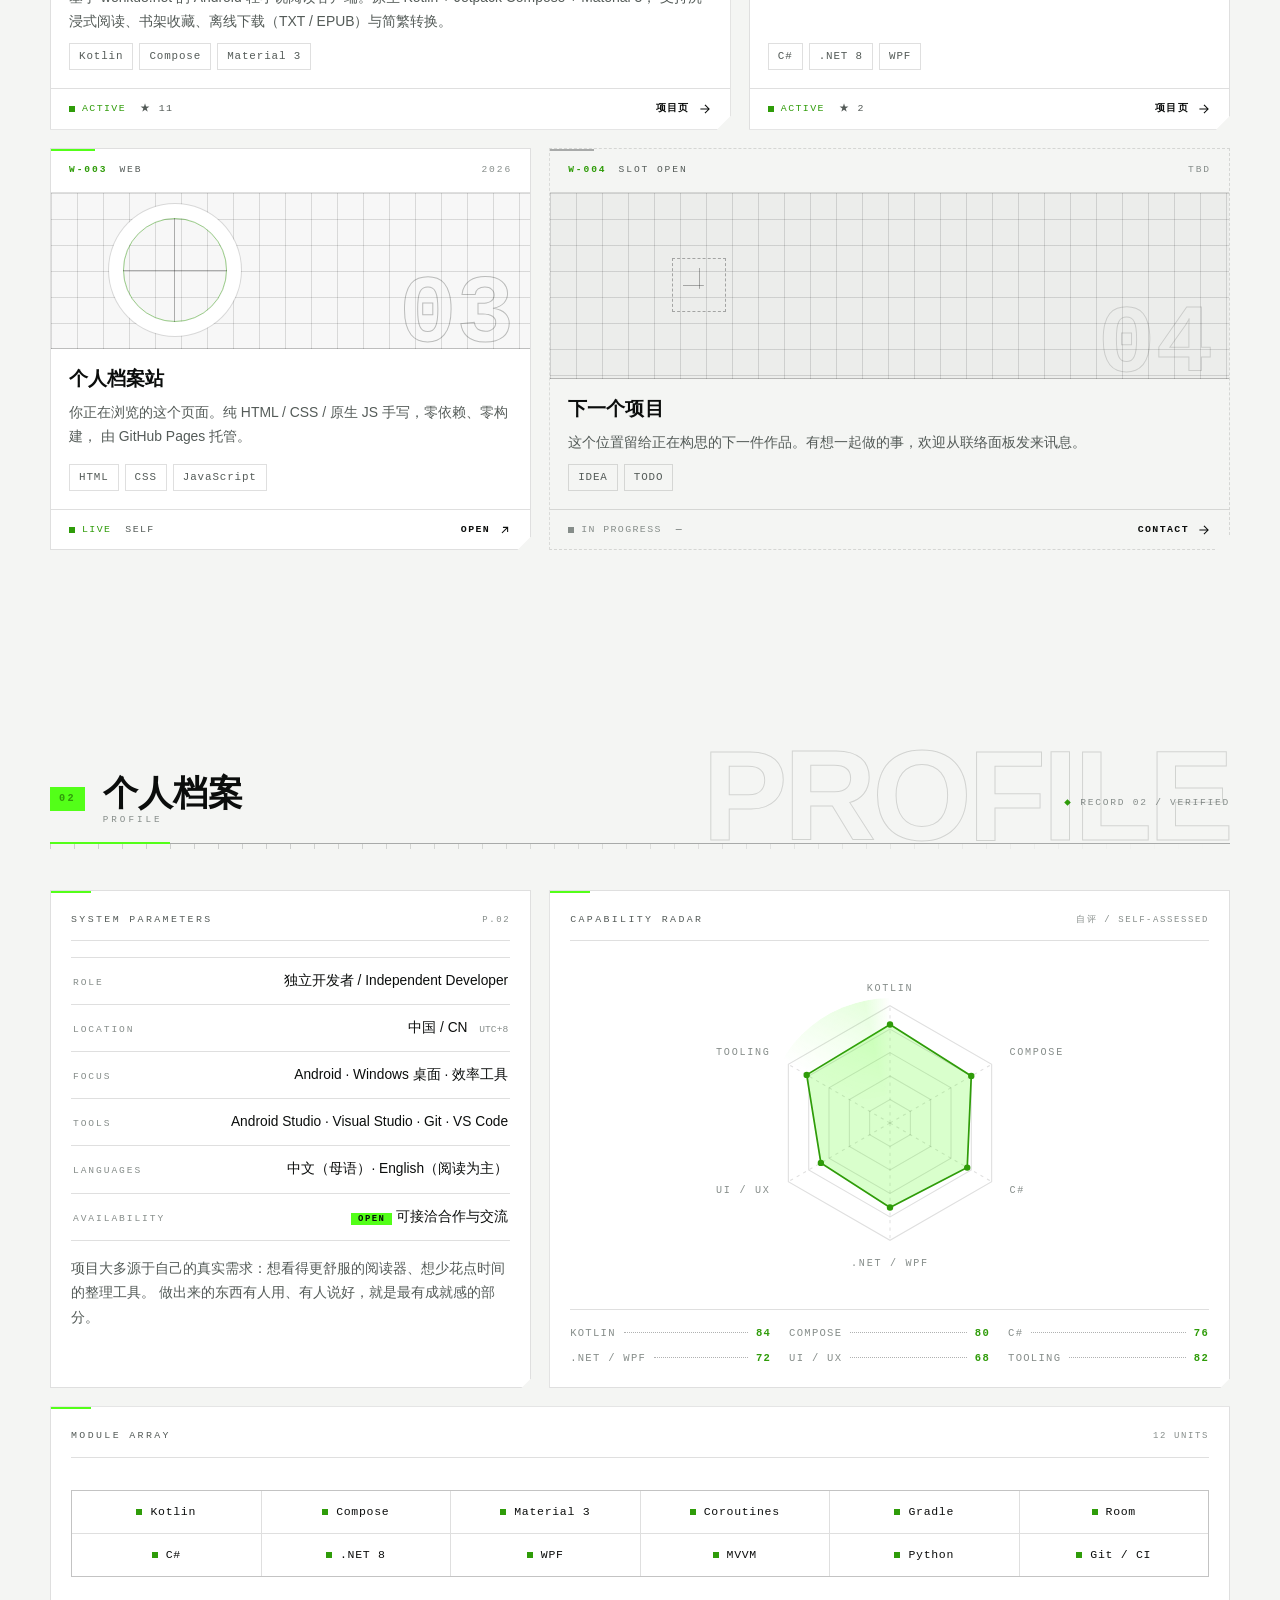
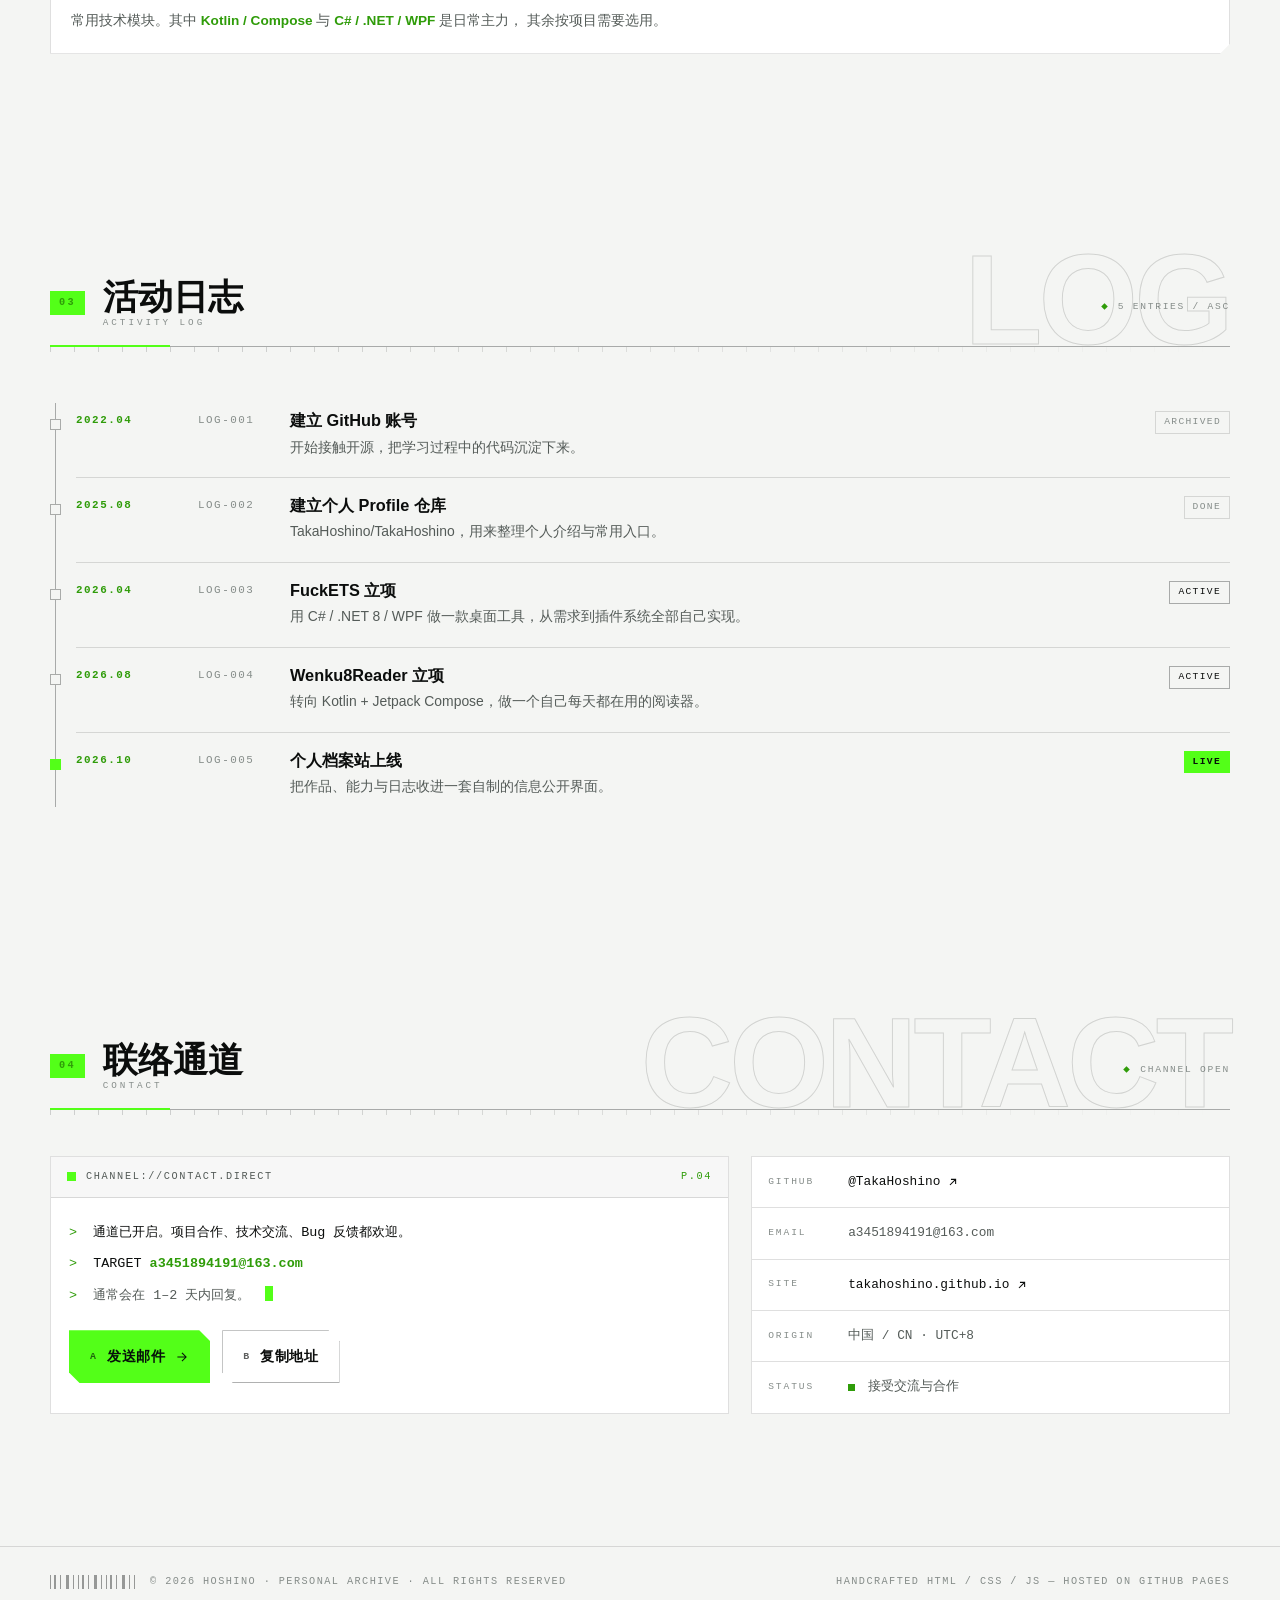
==== commit bcc2b92e: "design: 首页重做为白色档案海报（巨型双行标题 + 坐标标记 + 系统索引），并补齐深色模式 · 新增 assets/css/home.css 作为首页专属层，style.css 保持项目页共用" ====
--- a/index.html
+++ b/index.html
@@ -1,5 +1,5 @@
 <!DOCTYPE html>
-<html lang="zh-CN" data-theme="negative">
+<html lang="zh-CN" data-theme="positive">
 <head>
   <meta charset="UTF-8" />
   <meta name="viewport" content="width=device-width, initial-scale=1, viewport-fit=cover" />
@@ -8,8 +8,8 @@
   <meta name="description" content="Hoshino 的个人档案 —— 独立开发者，专注 Android（Kotlin / Jetpack Compose）与 Windows 桌面（C# / .NET / WPF）应用开发。" />
   <meta name="author" content="Hoshino" />
   <meta name="keywords" content="Hoshino, TakaHoshino, 个人主页, 作品集, Android 开发, Kotlin, Jetpack Compose, C#, .NET, WPF" />
+  <meta name="theme-color" content="#f4f5f3" media="(prefers-color-scheme: light)" />
   <meta name="theme-color" content="#0a0b0b" media="(prefers-color-scheme: dark)" />
-  <meta name="theme-color" content="#f4f5f3" media="(prefers-color-scheme: light)" />
 
   <meta property="og:type" content="website" />
   <meta property="og:title" content="HOSHINO // 个人档案" />
@@ -22,15 +22,17 @@
   <link rel="icon" href="favicon.svg" type="image/svg+xml" />
   <link rel="apple-touch-icon" href="favicon.svg" />
   <!-- 资源版本号：改动 assets 下的 CSS / JS 后同步递增，避免浏览器缓存旧文件与新页面混用 -->
-  <link rel="stylesheet" href="assets/css/style.css?v=20261002b" />
+  <link rel="stylesheet" href="assets/css/style.css?v=20261002e" />
+  <link rel="stylesheet" href="assets/css/home.css?v=20261002e" />
 
   <script>
     (function () {
       try {
         var saved = localStorage.getItem("theme");
-        var prefersLight = window.matchMedia("(prefers-color-scheme: light)").matches;
-        document.documentElement.setAttribute("data-theme", saved || (prefersLight ? "positive" : "negative"));
-      } catch (e) { /* 保持默认 negative */ }
+        if (saved === "negative" || saved === "positive") {
+          document.documentElement.setAttribute("data-theme", saved);
+        }
+      } catch (e) { /* 保持默认 positive */ }
     })();
   </script>
 
@@ -52,7 +54,7 @@
 <body>
   <a class="skip-link" href="#work">跳到主要内容</a>
 
-  <!-- 背景图层：网格 / 噪点 / 扫描线 / 缓慢漂移的几何体 -->
+  <!-- 背景图层：细网格 / 噪点 / 扫描线 / 缓慢漂移的几何体 -->
   <div class="fx" aria-hidden="true">
     <span class="fx-grid"></span>
     <span class="fx-lines"></span>
@@ -70,11 +72,12 @@
 
     <div class="nav-inner">
       <a class="nav-brand" href="#top" aria-label="返回顶部">
-        <span class="nav-mark" aria-hidden="true">HS</span>
+        <span class="nav-mark" aria-hidden="true"></span>
         <span class="nav-brand-text">
-          <b>HOSHINO</b>
-          <small>SYS.ID 103877289</small>
+          <b>HS // HOSHINO</b>
+          <small>PERSONAL ARCHIVE</small>
         </span>
+        <span class="nav-live"><i></i>SYS ONLINE</span>
       </a>
 
       <nav class="nav-links" id="navLinks" aria-label="主导航">
@@ -89,9 +92,8 @@
           <small>LOCAL</small>
           <b id="navClock">--:--:--</b>
         </span>
-        <span class="nav-live"><i></i>ONLINE</span>
         <button class="nav-toggle" id="themeToggle" type="button" aria-label="切换配色模式" title="切换配色模式">
-          <span aria-hidden="true">◐</span><b id="themeLabel">NEGATIVE</b>
+          <span aria-hidden="true">◐</span><b id="themeLabel">POSITIVE</b>
         </button>
       </div>
     </div>
@@ -100,157 +102,146 @@
   <main>
     <!-- ============================== HERO ============================== -->
     <section class="hero" id="top">
-      <div class="shell hero-shell">
-        <!-- 空间背景层：展厅弧墙 / 凸起平台 / 透视地面 -->
-        <div class="stage" aria-hidden="true">
-          <span class="stage-glow"></span>
-          <span class="stage-wall"></span>
-          <span class="stage-wall stage-wall-inner"></span>
-          <span class="stage-platform"></span>
-          <span class="stage-floor"></span>
-        </div>
-
-        <!-- WebGL 空间层（宽屏 + 支持 WebGL 时按需加载，CSS 层作为兜底） -->
-        <canvas class="hero-canvas" id="heroCanvas" aria-hidden="true"></canvas>
-
-        <!-- 左边缘竖排标识（参考方舟海报的竖排 Latin 边注） -->
-        <span class="edge-label" aria-hidden="true">HOSHINO // PERSONAL ARCHIVE — EST.2022</span>
-
-        <!-- 背景图形层：三角形阵 + 斜向高亮条 + 定位十字标 -->
-        <div class="hero-fx" aria-hidden="true">
-          <span class="reg-mark reg-a"></span>
-          <span class="reg-mark reg-b"></span>
-          <span class="reg-mark reg-c"></span>
-        </div>
-
-        <!-- 坐标刻度 -->
-        <div class="axis axis-x" aria-hidden="true">
-          <span class="axis-line"></span>
-          <span class="axis-label">X:031</span>
-          <span class="axis-tick"></span>
-        </div>
-        <div class="axis axis-y" aria-hidden="true">
-          <span class="axis-line"></span>
-          <span class="axis-label">Y:204</span>
-          <span class="axis-tick"></span>
-        </div>
-
-        <!-- 中景：身份核心 ｜ 前景：悬浮功能面板群 ｜ 底部：系统状态条 -->
-        <div class="console-grid">
-          <div class="identity">
-            <ul class="hud-strip fx-in">
-              <li class="hud-item is-live"><i></i>AVAILABLE</li>
-              <li class="hud-item">UPDATED 2026.10</li>
-              <li class="hud-item">PROJECTS 04</li>
-              <li class="hud-item">CN · UTC+8</li>
+      <div class="stage" aria-hidden="true">
+        <span class="stage-grid"></span>
+        <span class="stage-glow"></span>
+        <span class="stage-diag"></span>
+        <span class="stage-mark stage-mark-a"></span>
+        <span class="stage-mark stage-mark-b"></span>
+      </div>
+
+      <!-- WebGL 空间层（宽屏 + 支持 WebGL 时按需加载，CSS 层作为兜底） -->
+      <canvas class="hero-canvas" id="heroCanvas" aria-hidden="true"></canvas>
+
+      <div class="shell hero-shell" data-camera>
+        <div class="hero-grid">
+          <!-- 左：档案文字主体 -->
+          <div class="hero-copy">
+            <p class="hero-id">
+              <span>PROFILE ID: HS-2026-001</span>
+              <span class="hero-id-rule" aria-hidden="true"></span>
+              <span>UPDATED 2026.10</span>
+            </p>
+
+            <h1 class="hero-name">
+              <span class="hero-name-line is-hollow" data-text="HOSHINO">HOSHINO</span>
+              <span class="hero-name-line is-solid"><em>A</em>RCHIVE</span>
+            </h1>
+
+            <p class="hero-sub">
+              <span>独立开发者 — INDEPENDENT DEVELOPER</span>
+              <span>ANDROID &amp; WINDOWS DESKTOP APPLICATIONS</span>
+              <span>KOTLIN · COMPOSE · C# · .NET · WPF</span>
+            </p>
+
+            <ul class="hero-tags">
+              <li class="hero-tag is-live">AVAILABLE</li>
+              <li class="hero-tag">ANDROID</li>
+              <li class="hero-tag">WINDOWS</li>
+              <li class="hero-tag">KOTLIN / C#</li>
+              <li class="hero-tag">CN · UTC+8</li>
             </ul>
 
-            <h1 class="hero-title fx-in">
-              <span class="hero-title-line">
-                <span class="tri-field" aria-hidden="true"></span>
-                <span class="hero-slice" aria-hidden="true"></span>
-                <span class="hero-title-en" data-text="HOSHINO">HOSHINO</span>
-              </span>
-              <span class="hero-plate">
-                <b class="plate-code">HS-001</b>
-                <span class="plate-text">个人档案 · PERSONAL ARCHIVE</span>
-              </span>
-            </h1>
-
-            <p class="hero-lead fx-in">
-              独立开发者<span class="sep">/</span>Android &amp; Windows 桌面应用
-            </p>
-
-            <!-- 身份舱：头像 + 年限圆环 + 档案字段 -->
-            <div class="pod fx-in">
-              <div class="pod-avatar">
-                <img src="assets/img/avatar.jpg"
-                     alt="Hoshino 的头像" width="208" height="208" decoding="async" />
-                <span class="pod-id">ID 103877289</span>
-              </div>
-
-              <div class="pod-data">
-                <div class="ring">
-                  <svg viewBox="0 0 100 100" aria-hidden="true">
-                    <circle class="ring-bg" cx="50" cy="50" r="42" />
-                    <circle class="ring-fg" cx="50" cy="50" r="42" />
-                  </svg>
-                  <span class="ring-num">04<em>YRS</em></span>
-                </div>
-
-                <dl class="id-rows">
-                  <div class="id-row"><dt>CLASS</dt><dd>DEVELOPER</dd></div>
-                  <div class="id-row"><dt>ROLE</dt><dd>独立开发者</dd></div>
-                  <div class="id-row"><dt>BRANCH</dt><dd>KOTLIN · C#</dd></div>
-                  <div class="id-row"><dt>SINCE</dt><dd>2022.04</dd></div>
-                </dl>
-              </div>
-            </div>
-
-            <p class="hero-motto fx-in">
-              <span class="hero-motto-mark" aria-hidden="true">“</span>
-              把想法变成能跑起来的程序。<span class="hero-motto-mark" aria-hidden="true">”</span>
-            </p>
-
-            <dl class="hero-readout fx-in">
+            <dl class="hero-readout">
               <div><dt>REPOSITORY</dt><dd><b data-count="10">10</b></dd></div>
               <div><dt>ORIGINAL</dt><dd><b data-count="2">2</b></dd></div>
               <div><dt>MAX STARS</dt><dd><b data-count="11">11</b></dd></div>
-              <div><dt>SINCE</dt><dd><b>2022</b></dd></div>
+              <div><dt>SINCE</dt><dd>2022</dd></div>
             </dl>
+
+            <div class="hero-cta">
+              <a class="hero-btn is-main" href="#work">
+                <i>01</i><span>查看作品</span>
+                <svg class="ico ico-sm" viewBox="0 0 24 24" aria-hidden="true"><path d="M5 12h13M12.5 5.5 19 12l-6.5 6.5" /></svg>
+              </a>
+              <a class="hero-btn" href="#contact">
+                <i>02</i><span>建立联络</span>
+                <svg class="ico ico-sm" viewBox="0 0 24 24" aria-hidden="true"><path d="M5 12h13M12.5 5.5 19 12l-6.5 6.5" /></svg>
+              </a>
+            </div>
           </div>
 
-          <!-- 前景：错落排列的功能面板，带系统状态 -->
-          <nav class="console fx-in" aria-label="功能入口">
-            <a class="mod mod-main" href="#work">
-              <span class="mod-head">
-                <b>WORKS</b><em>作品档案</em>
-                <span class="mod-state is-active">ACTIVE</span>
-              </span>
-              <span class="mod-meta">04 FILES · KOTLIN / C# / WEB</span>
-              <span class="mod-body">Wenku8Reader · FuckETS · 个人档案站 · OPEN SLOT</span>
-              <span class="mod-foot">
-                <span class="mod-coord">FILE NO.001–004</span>
-                <span class="mod-go">进入 →</span>
-              </span>
-            </a>
-
-            <a class="mod" href="#profile">
-              <span class="mod-head"><b>PROFILE</b><em>档案</em><span class="mod-state is-active">ACTIVE</span></span>
-              <span class="mod-meta">ROLE / FOCUS / TOOLS</span>
-              <span class="mod-foot"><span class="mod-coord">RECORD 02</span><span class="mod-go">→</span></span>
-            </a>
-
-            <a class="mod" href="#log">
-              <span class="mod-head"><b>LOG</b><em>日志</em><span class="mod-state is-active">ACTIVE</span></span>
-              <span class="mod-meta">05 ENTRIES · 2022 – 2026</span>
-              <span class="mod-foot"><span class="mod-coord">RECORD 03</span><span class="mod-go">→</span></span>
-            </a>
-
-            <div class="mod">
-              <span class="mod-head"><b>NOW</b><em>当前进行中</em><span class="mod-state is-progress">IN PROGRESS</span></span>
-              <span class="mod-meta">LAST COMMIT 2026.10.01</span>
-              <span class="mod-body">Wenku8Reader 持续迭代中</span>
-              <span class="mod-foot"><span class="mod-coord">CASE W-001</span><span class="mod-go is-quiet">维护中</span></span>
-            </div>
-
-            <a class="mod" href="#contact">
-              <span class="mod-head"><b>CONTACT</b><em>联络</em><span class="mod-state is-active">ACTIVE</span></span>
-              <span class="mod-meta">MAIL / GITHUB</span>
-              <span class="mod-foot"><span class="mod-coord">CHANNEL 04</span><span class="mod-go">→</span></span>
-            </a>
-
-            <div class="mod mod-locked">
-              <span class="lock" aria-hidden="true"></span>
-              <span class="mod-head"><b>NOTES</b><em>文章</em><span class="mod-state is-locked">LOCKED</span></span>
-              <span class="mod-meta">开放条件：有值得写下来的东西</span>
-            </div>
-          </nav>
-
+          <!-- 右：坐标标记与身份节点 -->
+          <div class="hero-rail">
+            <div class="rail-mark rail-mark-alpha">
+              <span class="rail-label">[01] LAYER_ALPHA</span>
+              <span class="rail-dash"></span>
+              <span class="rail-circle"></span>
+            </div>
+
+            <span class="rail-square" aria-hidden="true"></span>
+
+            <figure class="rail-node">
+              <span class="rail-label">[02] NODE_ACTIVE</span>
+              <div class="rail-portrait">
+                <img src="assets/img/avatar.jpg"
+                     alt="Hoshino 的头像" width="420" height="420" decoding="async" />
+                <div class="rail-ring">
+                  <svg viewBox="0 0 100 100" aria-hidden="true">
+                    <circle class="rail-ring-bg" cx="50" cy="50" r="42" />
+                    <circle class="rail-ring-fg" cx="50" cy="50" r="42" />
+                  </svg>
+                  <span class="rail-ring-num">04<em>YRS</em></span>
+                </div>
+              </div>
+              <figcaption class="rail-node-cap">
+                <b>HOSHINO</b>
+                <span>星野 · ID 103877289</span>
+              </figcaption>
+            </figure>
+
+            <div class="rail-mark rail-mark-coord">
+              <span class="rail-label">[03] X:031 / Y:204</span>
+              <span class="rail-cross"></span>
+            </div>
+
+            <span class="rail-label rail-label-render">[04] RENDER_OK</span>
+            <span class="rail-label rail-label-frame">SYS.V2 // FRAME_001</span>
+          </div>
         </div>
 
+        <!-- 系统索引：功能入口 + 状态 -->
+        <nav class="hero-index" aria-label="功能入口">
+          <a class="index-item" href="#work">
+            <span class="index-no">01</span>
+            <span class="index-body"><b>WORKS</b><em>作品档案</em></span>
+            <span class="index-meta">04 FILES</span>
+            <span class="index-state is-active">ACTIVE</span>
+          </a>
+          <a class="index-item" href="#profile">
+            <span class="index-no">02</span>
+            <span class="index-body"><b>PROFILE</b><em>档案</em></span>
+            <span class="index-meta">RECORD 02</span>
+            <span class="index-state is-active">ACTIVE</span>
+          </a>
+          <a class="index-item" href="#log">
+            <span class="index-no">03</span>
+            <span class="index-body"><b>LOG</b><em>日志</em></span>
+            <span class="index-meta">05 ENTRIES</span>
+            <span class="index-state is-active">ACTIVE</span>
+          </a>
+          <div class="index-item">
+            <span class="index-no">04</span>
+            <span class="index-body"><b>NOW</b><em>进行中</em></span>
+            <span class="index-meta">2026.10.01</span>
+            <span class="index-state is-progress">IN PROGRESS</span>
+          </div>
+          <a class="index-item" href="#contact">
+            <span class="index-no">05</span>
+            <span class="index-body"><b>CONTACT</b><em>联络</em></span>
+            <span class="index-meta">MAIL / GITHUB</span>
+            <span class="index-state is-active">ACTIVE</span>
+          </a>
+          <div class="index-item is-locked">
+            <span class="index-no">06</span>
+            <span class="index-body"><b>NOTES</b><em>文章</em></span>
+            <span class="index-meta">有值得写下的东西时开放</span>
+            <span class="index-state is-locked">LOCKED</span>
+          </div>
+        </nav>
+
         <!-- 底部系统状态条 -->
-        <div class="statusbar fx-in">
+        <div class="statusbar">
           <span class="statusbar-item"><b>FOCUS</b>Android · Windows 桌面</span>
           <span class="statusbar-item"><b>LAST UPDATE</b>2026.10.01</span>
           <span class="statusbar-item"><b>STATUS</b><i class="live-dot"></i>接受交流与合作</span>
@@ -270,28 +261,22 @@
           <span class="sec-rule" aria-hidden="true"></span>
         </header>
 
-        <div class="sec-fx" aria-hidden="true">
-          <span class="sec-bar sec-bar-a"></span>
-          <span class="sec-bar sec-bar-b"></span>
-        </div>
-
-        <div class="work-grid">
+        <div class="case-grid">
           <!-- W-001 -->
-          <article class="work-card work-card-lg glass corners fx-in">
-            <header class="work-head">
-              <span class="work-no">W-001</span>
-              <span class="work-type">ANDROID APP</span>
-              <span class="work-year">2026</span>
+          <article class="case case-wide fx-in">
+            <header class="case-head">
+              <span class="case-no">W-001</span>
+              <span class="case-type">ANDROID APP</span>
+              <span class="case-year">2026</span>
             </header>
-            <div class="work-thumb thumb-a" aria-hidden="true">
-              <span class="thumb-bar"></span>
-              <span class="thumb-bar"></span>
-              <span class="thumb-bar"></span>
-              <span class="thumb-block"></span>
-            </div>
-            <div class="work-body">
-              <h3 class="work-title">Wenku8Reader</h3>
-              <p class="work-desc">
+            <div class="case-media case-media-a" aria-hidden="true">
+              <span class="case-big">01</span>
+              <span class="case-bars"><i></i><i></i><i></i><i></i></span>
+              <span class="case-block"></span>
+            </div>
+            <div class="case-body">
+              <h3 class="case-title">Wenku8Reader</h3>
+              <p class="case-desc">
                 基于 wenku8.net 的 Android 轻小说阅读客户端。原生 Kotlin + Jetpack Compose + Material 3，
                 支持沉浸式阅读、书架收藏、离线下载（TXT / EPUB）与简繁转换。
               </p>
@@ -301,31 +286,31 @@
                 <li class="chip">Material 3</li>
               </ul>
             </div>
-            <footer class="work-foot">
-              <span class="work-state"><i></i>ACTIVE</span>
-              <span class="work-stat">★ 11</span>
-              <a class="work-link" href="wenku8reader/">
+            <footer class="case-foot">
+              <span class="case-state"><i></i>ACTIVE</span>
+              <span class="case-stat">★ 11</span>
+              <a class="case-link" href="wenku8reader/">
                 项目页 <svg class="ico ico-sm" viewBox="0 0 24 24" aria-hidden="true"><path d="M5 12h13M12.5 5.5 19 12l-6.5 6.5" /></svg>
               </a>
             </footer>
           </article>
 
           <!-- W-002 -->
-          <article class="work-card glass corners fx-in">
-            <header class="work-head">
-              <span class="work-no">W-002</span>
-              <span class="work-type">DESKTOP TOOL</span>
-              <span class="work-year">2026</span>
+          <article class="case fx-in">
+            <header class="case-head">
+              <span class="case-no">W-002</span>
+              <span class="case-type">DESKTOP TOOL</span>
+              <span class="case-year">2026</span>
             </header>
-            <div class="work-thumb thumb-b" aria-hidden="true">
-              <span class="thumb-pane"></span>
-              <span class="thumb-pane"></span>
-              <span class="thumb-pane"></span>
-              <span class="thumb-pane"></span>
-            </div>
-            <div class="work-body">
-              <h3 class="work-title">FuckETS</h3>
-              <p class="work-desc">
+            <div class="case-media case-media-b" aria-hidden="true">
+              <span class="case-big">02</span>
+              <span class="case-pane"></span>
+              <span class="case-pane"></span>
+              <span class="case-pane"></span>
+            </div>
+            <div class="case-body">
+              <h3 class="case-title">FuckETS</h3>
+              <p class="case-desc">
                 Windows 桌面工具，基于 C# / .NET 8 / WPF。支持作业扫描、Part 自动识别、
                 答案着色展示、PDF 导出，以及插件系统与自动更新。
               </p>
@@ -335,29 +320,30 @@
                 <li class="chip">WPF</li>
               </ul>
             </div>
-            <footer class="work-foot">
-              <span class="work-state"><i></i>ACTIVE</span>
-              <span class="work-stat">★ 2</span>
-              <a class="work-link" href="fuckets/">
+            <footer class="case-foot">
+              <span class="case-state"><i></i>ACTIVE</span>
+              <span class="case-stat">★ 2</span>
+              <a class="case-link" href="fuckets/">
                 项目页 <svg class="ico ico-sm" viewBox="0 0 24 24" aria-hidden="true"><path d="M5 12h13M12.5 5.5 19 12l-6.5 6.5" /></svg>
               </a>
             </footer>
           </article>
 
           <!-- W-003 -->
-          <article class="work-card glass corners fx-in">
-            <header class="work-head">
-              <span class="work-no">W-003</span>
-              <span class="work-type">WEB</span>
-              <span class="work-year">2026</span>
+          <article class="case fx-in">
+            <header class="case-head">
+              <span class="case-no">W-003</span>
+              <span class="case-type">WEB</span>
+              <span class="case-year">2026</span>
             </header>
-            <div class="work-thumb thumb-c" aria-hidden="true">
-              <span class="thumb-ring"></span>
-              <span class="thumb-cross"></span>
-            </div>
-            <div class="work-body">
-              <h3 class="work-title">个人档案站</h3>
-              <p class="work-desc">
+            <div class="case-media case-media-c" aria-hidden="true">
+              <span class="case-big">03</span>
+              <span class="case-ring"></span>
+              <span class="case-cross"></span>
+            </div>
+            <div class="case-body">
+              <h3 class="case-title">个人档案站</h3>
+              <p class="case-desc">
                 你正在浏览的这个页面。纯 HTML / CSS / 原生 JS 手写，零依赖、零构建，
                 由 GitHub Pages 托管。
               </p>
@@ -367,28 +353,29 @@
                 <li class="chip">JavaScript</li>
               </ul>
             </div>
-            <footer class="work-foot">
-              <span class="work-state"><i></i>LIVE</span>
-              <span class="work-stat">SELF</span>
-              <a class="work-link" href="https://github.com/TakaHoshino/takahoshino.github.io" target="_blank" rel="noopener noreferrer">
+            <footer class="case-foot">
+              <span class="case-state"><i></i>LIVE</span>
+              <span class="case-stat">SELF</span>
+              <a class="case-link" href="https://github.com/TakaHoshino/takahoshino.github.io" target="_blank" rel="noopener noreferrer">
                 OPEN <svg class="ico ico-sm" viewBox="0 0 24 24" aria-hidden="true"><path d="M7.5 16.5 16.5 7.5M9.4 7.5h7.1v7.1" /></svg>
               </a>
             </footer>
           </article>
 
           <!-- W-004 -->
-          <article class="work-card work-card-lg work-card-slot corners fx-in">
-            <header class="work-head">
-              <span class="work-no">W-004</span>
-              <span class="work-type">SLOT OPEN</span>
-              <span class="work-year">TBD</span>
+          <article class="case case-wide case-slot fx-in">
+            <header class="case-head">
+              <span class="case-no">W-004</span>
+              <span class="case-type">SLOT OPEN</span>
+              <span class="case-year">TBD</span>
             </header>
-            <div class="work-thumb thumb-d" aria-hidden="true">
-              <span class="thumb-plus"></span>
-            </div>
-            <div class="work-body">
-              <h3 class="work-title">下一个项目</h3>
-              <p class="work-desc">
+            <div class="case-media case-media-d" aria-hidden="true">
+              <span class="case-big">04</span>
+              <span class="case-plus"></span>
+            </div>
+            <div class="case-body">
+              <h3 class="case-title">下一个项目</h3>
+              <p class="case-desc">
                 这个位置留给正在构思的下一件作品。有想一起做的事，欢迎从联络面板发来讯息。
               </p>
               <ul class="chips">
@@ -396,10 +383,10 @@
                 <li class="chip">TODO</li>
               </ul>
             </div>
-            <footer class="work-foot">
-              <span class="work-state is-idle"><i></i>IN PROGRESS</span>
-              <span class="work-stat">—</span>
-              <a class="work-link" href="#contact">
+            <footer class="case-foot">
+              <span class="case-state is-idle"><i></i>IN PROGRESS</span>
+              <span class="case-stat">—</span>
+              <a class="case-link" href="#contact">
                 CONTACT <svg class="ico ico-sm" viewBox="0 0 24 24" aria-hidden="true"><path d="M5 12h13M12.5 5.5 19 12l-6.5 6.5" /></svg>
               </a>
             </footer>
@@ -419,125 +406,123 @@
           <span class="sec-rule" aria-hidden="true"></span>
         </header>
 
-        <div class="profile-grid">
-          <!-- 参数面板 -->
-          <article class="param-panel glass corners fx-in">
-            <header class="param-head">
+        <div class="dossier-grid">
+          <article class="dossier dossier-params fx-in">
+            <header class="dossier-head">
               <span>SYSTEM PARAMETERS</span>
-              <span class="param-head-code">P.02</span>
+              <span class="dossier-code">P.02</span>
             </header>
-            <dl class="param-list">
-              <div class="param-row">
+            <dl class="dossier-rows">
+              <div class="dossier-row">
                 <dt>ROLE</dt>
                 <dd>独立开发者 / Independent Developer</dd>
               </div>
-              <div class="param-row">
+              <div class="dossier-row">
                 <dt>LOCATION</dt>
-                <dd>中国 / CN <span class="param-dim">UTC+8</span></dd>
+                <dd>中国 / CN <span class="dossier-dim">UTC+8</span></dd>
               </div>
-              <div class="param-row">
+              <div class="dossier-row">
                 <dt>FOCUS</dt>
                 <dd>Android · Windows 桌面 · 效率工具</dd>
               </div>
-              <div class="param-row">
+              <div class="dossier-row">
                 <dt>TOOLS</dt>
                 <dd>Android Studio · Visual Studio · Git · VS Code</dd>
               </div>
-              <div class="param-row">
+              <div class="dossier-row">
                 <dt>LANGUAGES</dt>
                 <dd>中文（母语）· English（阅读为主）</dd>
               </div>
-              <div class="param-row">
+              <div class="dossier-row">
                 <dt>AVAILABILITY</dt>
-                <dd><span class="param-ok">OPEN</span> 可接洽合作与交流</dd>
+                <dd><span class="dossier-ok">OPEN</span> 可接洽合作与交流</dd>
               </div>
             </dl>
 
-            <p class="param-note">
+            <p class="dossier-note">
               项目大多源于自己的真实需求：想看得更舒服的阅读器、想少花点时间的整理工具。
               做出来的东西有人用、有人说好，就是最有成就感的部分。
             </p>
           </article>
 
-          <!-- 能力矩阵：雷达 + 模块阵列 -->
-          <article class="radar-panel glass corners fx-in">
-              <header class="panel-head">
-                <span>CAPABILITY RADAR</span>
-                <span class="panel-head-note">自评 / SELF-ASSESSED</span>
-              </header>
-
-              <div class="radar-wrap">
-                <span class="radar-sweep" aria-hidden="true"></span>
-                <svg class="radar" viewBox="0 0 300 300" role="img" aria-label="能力自评雷达图">
-                  <g class="radar-grid">
-                    <polygon points="150,40 245.3,95 245.3,205 150,260 54.7,205 54.7,95" />
-                    <polygon points="150,62 226.2,106 226.2,194 150,238 73.8,194 73.8,106" />
-                    <polygon points="150,84 207.2,117 207.2,183 150,216 92.8,183 92.8,117" />
-                    <polygon points="150,106 188.1,128 188.1,172 150,194 111.9,172 111.9,128" />
-                    <polygon points="150,128 169.1,139 169.1,161 150,172 130.9,161 130.9,139" />
-                  </g>
-                  <g class="radar-axis">
-                    <line x1="150" y1="150" x2="150" y2="40" />
-                    <line x1="150" y1="150" x2="245.3" y2="95" />
-                    <line x1="150" y1="150" x2="245.3" y2="205" />
-                    <line x1="150" y1="150" x2="150" y2="260" />
-                    <line x1="150" y1="150" x2="54.7" y2="205" />
-                    <line x1="150" y1="150" x2="54.7" y2="95" />
-                  </g>
-                  <polygon class="radar-shape"
-                           points="150,57.6 226.2,106 222.4,191.8 150,229.2 85.2,187.4 71.9,104.9" />
-                  <g class="radar-dots">
-                    <circle cx="150" cy="57.6" r="3" />
-                    <circle cx="226.2" cy="106" r="3" />
-                    <circle cx="222.4" cy="191.8" r="3" />
-                    <circle cx="150" cy="229.2" r="3" />
-                    <circle cx="85.2" cy="187.4" r="3" />
-                    <circle cx="71.9" cy="104.9" r="3" />
-                  </g>
-                  <g class="radar-labels">
-                    <text x="150" y="26" text-anchor="middle">KOTLIN</text>
-                    <text x="262" y="86" text-anchor="start">COMPOSE</text>
-                    <text x="262" y="216" text-anchor="start">C#</text>
-                    <text x="150" y="284" text-anchor="middle">.NET / WPF</text>
-                    <text x="38" y="216" text-anchor="end">UI / UX</text>
-                    <text x="38" y="86" text-anchor="end">TOOLING</text>
-                  </g>
-                </svg>
-              </div>
-
-              <ul class="radar-legend">
-                <li><span>KOTLIN</span><i></i><b>84</b></li>
-                <li><span>COMPOSE</span><i></i><b>80</b></li>
-                <li><span>C#</span><i></i><b>76</b></li>
-                <li><span>.NET / WPF</span><i></i><b>72</b></li>
-                <li><span>UI / UX</span><i></i><b>68</b></li>
-                <li><span>TOOLING</span><i></i><b>82</b></li>
-              </ul>
-            </article>
-
-          <article class="module-panel glass corners fx-in">
-              <header class="panel-head">
-                <span>MODULE ARRAY</span>
-                <span class="panel-head-note">12 UNITS</span>
-              </header>
-              <ul class="modules">
-                <li class="module is-on"><i></i>Kotlin</li>
-                <li class="module is-on"><i></i>Compose</li>
-                <li class="module is-on"><i></i>Material 3</li>
-                <li class="module is-on"><i></i>Coroutines</li>
-                <li class="module is-on"><i></i>Gradle</li>
-                <li class="module is-on"><i></i>Room</li>
-                <li class="module is-on"><i></i>C#</li>
-                <li class="module is-on"><i></i>.NET 8</li>
-                <li class="module is-on"><i></i>WPF</li>
-                <li class="module is-on"><i></i>MVVM</li>
-                <li class="module is-on"><i></i>Python</li>
-                <li class="module is-on"><i></i>Git / CI</li>
-              </ul>
-              <p class="module-note">
-                常用技术模块。其中 <b>Kotlin / Compose</b> 与 <b>C# / .NET / WPF</b> 是日常主力，
-                其余按项目需要选用。
-              </p>
+          <article class="dossier dossier-radar fx-in">
+            <header class="dossier-head">
+              <span>CAPABILITY RADAR</span>
+              <span class="dossier-code">自评 / SELF-ASSESSED</span>
+            </header>
+
+            <div class="radar-wrap">
+              <span class="radar-sweep" aria-hidden="true"></span>
+              <svg class="radar" viewBox="0 0 300 300" role="img" aria-label="能力自评雷达图">
+                <g class="radar-grid">
+                  <polygon points="150,40 245.3,95 245.3,205 150,260 54.7,205 54.7,95" />
+                  <polygon points="150,62 226.2,106 226.2,194 150,238 73.8,194 73.8,106" />
+                  <polygon points="150,84 207.2,117 207.2,183 150,216 92.8,183 92.8,117" />
+                  <polygon points="150,106 188.1,128 188.1,172 150,194 111.9,172 111.9,128" />
+                  <polygon points="150,128 169.1,139 169.1,161 150,172 130.9,161 130.9,139" />
+                </g>
+                <g class="radar-axis">
+                  <line x1="150" y1="150" x2="150" y2="40" />
+                  <line x1="150" y1="150" x2="245.3" y2="95" />
+                  <line x1="150" y1="150" x2="245.3" y2="205" />
+                  <line x1="150" y1="150" x2="150" y2="260" />
+                  <line x1="150" y1="150" x2="54.7" y2="205" />
+                  <line x1="150" y1="150" x2="54.7" y2="95" />
+                </g>
+                <polygon class="radar-shape"
+                         points="150,57.6 226.2,106 222.4,191.8 150,229.2 85.2,187.4 71.9,104.9" />
+                <g class="radar-dots">
+                  <circle cx="150" cy="57.6" r="3" />
+                  <circle cx="226.2" cy="106" r="3" />
+                  <circle cx="222.4" cy="191.8" r="3" />
+                  <circle cx="150" cy="229.2" r="3" />
+                  <circle cx="85.2" cy="187.4" r="3" />
+                  <circle cx="71.9" cy="104.9" r="3" />
+                </g>
+                <g class="radar-labels">
+                  <text x="150" y="26" text-anchor="middle">KOTLIN</text>
+                  <text x="262" y="86" text-anchor="start">COMPOSE</text>
+                  <text x="262" y="216" text-anchor="start">C#</text>
+                  <text x="150" y="284" text-anchor="middle">.NET / WPF</text>
+                  <text x="38" y="216" text-anchor="end">UI / UX</text>
+                  <text x="38" y="86" text-anchor="end">TOOLING</text>
+                </g>
+              </svg>
+            </div>
+
+            <ul class="radar-legend">
+              <li><span>KOTLIN</span><i></i><b>84</b></li>
+              <li><span>COMPOSE</span><i></i><b>80</b></li>
+              <li><span>C#</span><i></i><b>76</b></li>
+              <li><span>.NET / WPF</span><i></i><b>72</b></li>
+              <li><span>UI / UX</span><i></i><b>68</b></li>
+              <li><span>TOOLING</span><i></i><b>82</b></li>
+            </ul>
+          </article>
+
+          <article class="dossier dossier-modules fx-in">
+            <header class="dossier-head">
+              <span>MODULE ARRAY</span>
+              <span class="dossier-code">12 UNITS</span>
+            </header>
+            <ul class="modules">
+              <li class="module is-on"><i></i>Kotlin</li>
+              <li class="module is-on"><i></i>Compose</li>
+              <li class="module is-on"><i></i>Material 3</li>
+              <li class="module is-on"><i></i>Coroutines</li>
+              <li class="module is-on"><i></i>Gradle</li>
+              <li class="module is-on"><i></i>Room</li>
+              <li class="module is-on"><i></i>C#</li>
+              <li class="module is-on"><i></i>.NET 8</li>
+              <li class="module is-on"><i></i>WPF</li>
+              <li class="module is-on"><i></i>MVVM</li>
+              <li class="module is-on"><i></i>Python</li>
+              <li class="module is-on"><i></i>Git / CI</li>
+            </ul>
+            <p class="module-note">
+              常用技术模块。其中 <b>Kotlin / Compose</b> 与 <b>C# / .NET / WPF</b> 是日常主力，
+              其余按项目需要选用。
+            </p>
           </article>
         </div>
       </div>
@@ -625,7 +610,7 @@
         </header>
 
         <div class="contact-grid">
-          <article class="terminal glass corners fx-in">
+          <article class="terminal fx-in">
             <header class="terminal-head">
               <span class="terminal-dot" aria-hidden="true"></span>
               <span class="terminal-path">CHANNEL://CONTACT.DIRECT</span>
@@ -701,7 +686,7 @@
     <svg class="ico" viewBox="0 0 24 24" aria-hidden="true"><path d="M12 19V5.6M5.4 12.2 12 5.6l6.6 6.6" /></svg>
   </button>
 
-  <script src="assets/js/main.js?v=20261002b" defer></script>
+  <script src="assets/js/main.js?v=20261002e" defer></script>
 
   <!-- 首屏 3D 引导：只在宽屏、支持 WebGL 且未开启减少动效时按需拉取 -->
   <script type="module">
@@ -716,7 +701,7 @@
       if (!wide || still || !gl) return;
 
       var start = function () {
-        import("./assets/js/hero3d.js?v=20261002b").catch(function () { /* 兜底：保持 CSS 背景层 */ });
+        import("./assets/js/hero3d.js?v=20261002e").catch(function () { /* 兜底：保持 CSS 背景层 */ });
       };
 
       if ("requestIdleCallback" in window) {
--- a/assets/css/style.css
+++ b/assets/css/style.css
@@ -6,11 +6,11 @@
    状态、线条、图形标记与激活态，不做大面积铺色。全部图形由 CSS / SVG 手绘。
 
    目录
-     01 主题变量         02 基础重置        03 背景图层
-     04 通用元件         05 顶部状态栏      06 首屏 Hero
-     07 区块标题         08 作品区          09 档案与能力矩阵
-     10 日志时间线       11 联络面板        12 页脚 / 回到顶部
-     13 动效与响应式
+  01 主题变量         02 基础重置        03 背景图层
+  04 通用元件         05 顶部状态栏      06 首屏 Hero
+  07 区块标题         08 作品区          09 档案与能力矩阵
+  10 日志时间线       11 联络面板        12 页脚 / 回到顶部
+  13 动效与响应式     14 主控台首屏      15 项目详情页（.proj-* / .panel / .cap-*）
    ============================================================================ */
 
 /* ------------------------------------------------------------- 01 主题变量 */
@@ -30,15 +30,15 @@
   --muted: #99a09e;
   --dim: #626966;
 
-  --acc: #d9ff00;          /* 填充用 */
-  --acc-strong: #d9ff00;   /* 文字 / 线条用 */
-  --acc-ink: #0a0b0b;      /* 压在高亮色上的字色 */
-  --acc-soft: rgba(217, 255, 0, 0.12);
-  --acc-line: rgba(217, 255, 0, 0.42);
-
-  --ok: #d9ff00;
+  --acc: #53ff18;          /* 填充用 */
+  --acc-strong: #53ff18;   /* 文字 / 线条用 */
+  --acc-ink: #06120a;      /* 压在高亮色上的字色 */
+  --acc-soft: rgba(83, 255, 24, 0.14);
+  --acc-line: rgba(83, 255, 24, 0.45);
+
+  --ok: #53ff18;
   --shadow: 0 30px 70px -44px rgba(0, 0, 0, 0.95);
-  --glow: 0 0 34px -8px rgba(217, 255, 0, 0.35);
+  --glow: 0 0 34px -8px rgba(83, 255, 24, 0.35);
   --locked: rgba(20, 20, 20, 0.72);
   --panel-glass: rgba(16, 18, 18, 0.78);
 
@@ -73,15 +73,15 @@
   --muted: #545b58;
   --dim: #868d8a;
 
-  --acc: #d9ff00;
-  --acc-strong: #63730a;   /* 浅底上用于文字与细线，保证对比度 */
-  --acc-ink: #0a0b0b;
-  --acc-soft: rgba(190, 225, 0, 0.30);
-  --acc-line: rgba(120, 140, 0, 0.55);
-
-  --ok: #63730a;
-  --shadow: 0 26px 60px -46px rgba(10, 14, 12, 0.55);
-  --glow: 0 0 30px -12px rgba(150, 180, 0, 0.5);
+  --acc: #53ff18;
+  --acc-strong: #2f9c09;   /* 浅底上用于文字与细线，保证对比度 */
+  --acc-ink: #06120a;
+  --acc-soft: rgba(83, 255, 24, 0.22);
+  --acc-line: rgba(47, 156, 9, 0.45);
+
+  --ok: #2f9c09;
+  --shadow: 0 26px 60px -46px rgba(10, 14, 12, 0.35);
+  --glow: 0 0 30px -12px rgba(83, 255, 24, 0.35);
   --locked: rgba(228, 229, 226, 0.8);
   --panel-glass: rgba(255, 255, 255, 0.86);
 }
@@ -2428,7 +2428,7 @@
 }
 
 /* ============================================================================
-   15 项目详情页（/wenku8reader/）
+   15 项目详情页（/wenku8reader/ · /fuckets/）
    ============================================================================ */
 .proj-hero .identity { grid-column: 1 / span 7; }
 
--- a/assets/css/home.css
+++ b/assets/css/home.css
@@ -0,0 +1,1261 @@
+/* ============================================================================
+   HOSHINO // PERSONAL ARCHIVE — 首页层
+   ----------------------------------------------------------------------------
+   风格：白色编辑化海报 + 工业信息图层。骨架色 = 白 / 近黑 / 冷灰，
+   系统色 = 单一荧光绿 #53ff18，只出现在编号、状态、细线、图形标记与激活态。
+
+   只作用于首页 index.html，加载在 style.css 之后；项目详情页与 404 不引用
+   本文件，继续沿用 style.css 的共享设计系统。
+
+   目录
+   H1 变量补丁   H2 顶部状态栏   H3 展厅背景   H4 首屏栅格
+   H5 档案文字   H6 坐标标记     H7 系统索引   H8 区块标题
+   H9 作品档案   H10 档案面板    H11 日志与联络
+   H12 响应式    H13 动效降级
+   ============================================================================ */
+
+/* ---------------------------------------------------------- H1 变量补丁 */
+:root {
+  --hk-cut: 14px;
+  --hk-cut-sm: 10px;
+  --hk-wash: rgba(255, 255, 255, 0.035);
+  --hk-wash-2: rgba(255, 255, 255, 0.06);
+}
+
+html[data-theme="positive"] {
+  --hk-wash: rgba(12, 14, 13, 0.03);
+  --hk-wash-2: rgba(12, 14, 13, 0.05);
+}
+
+/* ---------------------------------------------------------- H2 顶部状态栏 */
+.nav {
+  background: color-mix(in srgb, var(--bg) 88%, transparent);
+  border-bottom: 1px solid var(--line);
+}
+
+.nav-mark {
+  width: 10px;
+  height: 10px;
+  background: var(--acc);
+  clip-path: none;
+}
+
+.nav-brand-text b {
+  font-family: var(--font-mono);
+  font-size: 0.76rem;
+  font-weight: 700;
+  letter-spacing: 0.2em;
+}
+
+.nav-brand-text small {
+  font-size: 0.54rem;
+  letter-spacing: 0.22em;
+}
+
+.nav-brand .nav-live {
+  margin-left: 8px;
+  font-size: 0.58rem;
+  letter-spacing: 0.2em;
+}
+
+.nav-link {
+  padding: 8px 18px;
+  font-size: 0.7rem;
+  letter-spacing: 0.18em;
+}
+
+.nav-link i {
+  font-size: 0.58rem;
+  letter-spacing: 0.16em;
+}
+
+.nav-link em { display: none; }
+
+.nav-status { gap: 12px; }
+
+/* ---------------------------------------------------------- H3 展厅背景 */
+.hero {
+  padding: 76px 0 44px;
+  overflow: hidden;
+}
+
+.stage {
+  position: absolute;
+  top: -110px;
+  left: 50%;
+  width: 100vw;
+  height: calc(100% + 160px);
+  transform: translateX(-50%);
+  z-index: 0;
+  overflow: hidden;
+  pointer-events: none;
+}
+
+.stage-grid {
+  position: absolute;
+  inset: 0;
+  background-image:
+    linear-gradient(to right, var(--line) 1px, transparent 1px),
+    linear-gradient(to bottom, var(--line) 1px, transparent 1px);
+  background-size: 62px 62px;
+  opacity: 0.55;
+  mask-image: linear-gradient(180deg, #000 0%, rgba(0, 0, 0, 0.35) 62%, transparent 92%);
+  -webkit-mask-image: linear-gradient(180deg, #000 0%, rgba(0, 0, 0, 0.35) 62%, transparent 92%);
+}
+
+.stage-glow {
+  position: absolute;
+  left: 44%;
+  top: -6%;
+  width: 52%;
+  height: 70%;
+  background: radial-gradient(closest-side, var(--acc-soft), transparent 72%);
+  opacity: 0.42;
+}
+
+/* 斜穿版面的两道细高光线（参考例图里的绿色对角线） */
+.stage-diag {
+  position: absolute;
+  left: -14%;
+  right: -14%;
+  top: 46%;
+  height: 1px;
+  background: linear-gradient(90deg, transparent, var(--acc-line) 26%, var(--acc) 52%, var(--acc-line) 78%, transparent);
+  transform: rotate(-6.5deg);
+  opacity: 0.5;
+}
+
+.stage-mark {
+  position: absolute;
+  width: 13px;
+  height: 13px;
+  opacity: 0.55;
+}
+
+.stage-mark::before,
+.stage-mark::after {
+  content: "";
+  position: absolute;
+  background: var(--line-2);
+}
+
+.stage-mark::before { left: 50%; top: 0; width: 1px; height: 100%; }
+.stage-mark::after { top: 50%; left: 0; height: 1px; width: 100%; }
+
+.stage-mark-a { left: 3%; top: 16%; }
+.stage-mark-b { right: 4%; bottom: 12%; }
+
+/* ---------------------------------------------------------- H4 首屏栅格 */
+.hero-shell { position: relative; z-index: 3; }
+
+.hero-grid {
+  position: relative;
+  display: grid;
+  grid-template-columns: repeat(12, minmax(0, 1fr));
+  gap: var(--gap);
+  align-items: start;
+}
+
+.hero-copy {
+  grid-column: 1 / span 7;
+  padding-top: 46px;
+}
+
+/* ---------------------------------------------------------- H5 档案文字 */
+.hero-id {
+  display: flex;
+  align-items: center;
+  gap: 14px;
+  font-family: var(--font-mono);
+  font-size: 0.64rem;
+  letter-spacing: 0.22em;
+  color: var(--dim);
+  white-space: nowrap;
+}
+
+.hero-id-rule {
+  width: 74px;
+  height: 1px;
+  flex: none;
+  background: var(--line-2);
+}
+
+.hero-name {
+  margin: 22px 0 0;
+}
+
+.hero-name-line {
+  display: block;
+  font-size: clamp(2.9rem, 6.6vw, 6.2rem);
+  font-weight: 800;
+  line-height: 0.94;
+  letter-spacing: -0.018em;
+  text-transform: uppercase;
+  animation: hk-rise 0.8s var(--ease-out) 1 both;
+}
+
+.hero-name-line.is-hollow {
+  color: transparent;
+  -webkit-text-stroke: 2px var(--text);
+  animation-delay: 0.05s;
+}
+
+.hero-name-line.is-solid {
+  color: var(--text);
+  animation-delay: 0.16s;
+}
+
+.hero-name-line.is-solid em {
+  font-style: normal;
+  color: var(--acc);
+}
+
+@keyframes hk-rise {
+  from { clip-path: inset(0 100% 0 0); }
+  to { clip-path: inset(0 0 0 0); }
+}
+
+.hero-sub {
+  display: flex;
+  flex-direction: column;
+  gap: 3px;
+  margin-top: 28px;
+  font-family: var(--font-mono);
+  font-size: 0.72rem;
+  letter-spacing: 0.18em;
+  text-transform: uppercase;
+  color: var(--muted);
+}
+
+.hero-tags {
+  display: flex;
+  flex-wrap: wrap;
+  gap: 8px;
+  margin-top: 28px;
+}
+
+.hero-tag {
+  display: inline-flex;
+  align-items: center;
+  gap: 7px;
+  padding: 6px 12px;
+  font-family: var(--font-mono);
+  font-size: 0.62rem;
+  letter-spacing: 0.16em;
+  color: var(--text);
+  border: 1px solid var(--line-2);
+  transition: border-color 0.25s var(--ease), color 0.25s var(--ease);
+}
+
+.hero-tag:hover { border-color: var(--acc-line); color: var(--acc-strong); }
+
+.hero-tag.is-live {
+  color: var(--acc-strong);
+  border-color: var(--acc-line);
+  font-weight: 700;
+}
+
+.hero-tag.is-live::before {
+  content: "";
+  width: 7px;
+  height: 7px;
+  flex: none;
+  background: var(--acc);
+}
+
+.hero-readout {
+  display: grid;
+  grid-template-columns: repeat(4, minmax(0, 1fr));
+  gap: 22px;
+  max-width: 640px;
+  margin-top: 34px;
+  padding-top: 18px;
+  background: none;
+  border: 0;
+  border-top: 1px solid var(--line);
+}
+
+.hero-readout > div {
+  padding: 0;
+  background: none;
+}
+
+.hero-readout dt {
+  font-family: var(--font-mono);
+  font-size: 0.58rem;
+  letter-spacing: 0.2em;
+  color: var(--dim);
+}
+
+.hero-readout dd {
+  margin-top: 5px;
+  font-family: var(--font-mono);
+  font-size: 1.12rem;
+  font-weight: 700;
+  letter-spacing: 0.02em;
+  color: var(--text);
+}
+
+.hero-cta {
+  display: flex;
+  flex-wrap: wrap;
+  gap: 10px;
+  margin-top: 34px;
+}
+
+.hero-btn {
+  display: inline-flex;
+  align-items: center;
+  gap: 10px;
+  padding: 12px 18px;
+  font-family: var(--font-mono);
+  font-size: 0.72rem;
+  letter-spacing: 0.16em;
+  color: var(--text);
+  background: transparent;
+  border: 1px solid var(--line-2);
+  transition: color 0.25s var(--ease), border-color 0.25s var(--ease),
+    background-color 0.25s var(--ease);
+}
+
+.hero-btn i {
+  font-style: normal;
+  font-size: 0.6rem;
+  color: var(--dim);
+}
+
+.hero-btn .ico { transition: transform 0.3s var(--ease-out); }
+
+.hero-btn:hover {
+  color: var(--acc-strong);
+  border-color: var(--acc-line);
+}
+
+.hero-btn:hover .ico { transform: translateX(4px); }
+
+.hero-btn.is-main {
+  color: var(--acc-ink);
+  background: var(--acc);
+  border-color: var(--acc);
+  font-weight: 700;
+}
+
+.hero-btn.is-main i { color: var(--acc-ink); opacity: 0.55; }
+.hero-btn.is-main:hover { color: var(--acc-ink); filter: brightness(1.04); }
+
+/* ---------------------------------------------------------- H6 坐标标记 */
+.hero-rail {
+  grid-column: 8 / -1;
+  position: relative;
+  min-height: 600px;
+}
+
+.rail-label {
+  font-family: var(--font-mono);
+  font-size: 0.58rem;
+  letter-spacing: 0.2em;
+  color: var(--dim);
+  white-space: nowrap;
+}
+
+.rail-mark-alpha {
+  position: absolute;
+  left: 2%;
+  top: 7%;
+  width: 168px;
+  height: 168px;
+}
+
+.rail-mark-alpha .rail-label {
+  position: absolute;
+  left: 0;
+  top: -18px;
+}
+
+.rail-dash {
+  position: absolute;
+  inset: 0;
+  border: 1px dashed var(--line-2);
+}
+
+.rail-circle {
+  display: block;
+  position: absolute;
+  left: 50%;
+  top: 50%;
+  width: 88px;
+  height: 88px;
+  margin: -44px 0 0 -44px;
+  border: 1px solid var(--acc-line);
+  border-radius: 50%;
+}
+
+/* 宽屏且 3D 生效时，[01] 标框里换成场景中的线框核心 */
+@media (min-width: 1181px) {
+  .hero.has-3d .rail-circle { display: none; }
+}
+
+.rail-circle::before,
+.rail-circle::after {
+  content: "";
+  position: absolute;
+  background: var(--line-2);
+}
+
+.rail-circle::before { left: 50%; top: -22%; width: 1px; height: 144%; }
+.rail-circle::after { top: 50%; left: -22%; height: 1px; width: 144%; }
+
+.rail-square {
+  position: absolute;
+  right: 6%;
+  top: 1%;
+  width: 38px;
+  height: 38px;
+  background: var(--acc);
+}
+
+.rail-node {
+  position: absolute;
+  right: 0;
+  top: 20%;
+  width: 60%;
+  margin: 0;
+  padding: 12px;
+  background: var(--bg-2);
+  border: 1px solid var(--line);
+}
+
+.rail-node .rail-label { display: block; }
+
+.rail-portrait {
+  position: relative;
+  margin-top: 10px;
+  aspect-ratio: 1 / 1;
+  overflow: hidden;
+  background: var(--bg);
+  border: 1px solid var(--line);
+}
+
+.rail-portrait img {
+  width: 100%;
+  height: 100%;
+  object-fit: cover;
+}
+
+.rail-ring {
+  position: absolute;
+  left: 8px;
+  bottom: 8px;
+  width: 56px;
+  height: 56px;
+  display: grid;
+  place-items: center;
+  background: var(--bg);
+  border: 1px solid var(--line-2);
+  border-radius: 50%;
+}
+
+.rail-ring svg {
+  position: absolute;
+  inset: 5px;
+  width: auto;
+  height: auto;
+  transform: rotate(-90deg);
+}
+
+.rail-ring-bg { fill: none; stroke: var(--line); stroke-width: 2; }
+.rail-ring-fg {
+  fill: none;
+  stroke: var(--acc-strong);
+  stroke-width: 2;
+  stroke-dasharray: 264;
+  stroke-dashoffset: 158;
+}
+
+.rail-ring-num {
+  font-family: var(--font-mono);
+  font-size: 0.78rem;
+  font-weight: 700;
+  line-height: 1;
+  text-align: center;
+  color: var(--acc-strong);
+}
+
+.rail-ring-num em {
+  display: block;
+  margin-top: 2px;
+  font-style: normal;
+  font-size: 0.4rem;
+  letter-spacing: 0.14em;
+  color: var(--dim);
+}
+
+.rail-node-cap {
+  display: flex;
+  flex-direction: column;
+  gap: 3px;
+  margin-top: 10px;
+  padding-top: 10px;
+  border-top: 1px solid var(--line);
+}
+
+.rail-node-cap b {
+  font-family: var(--font-mono);
+  font-size: 0.72rem;
+  letter-spacing: 0.2em;
+}
+
+.rail-node-cap span {
+  font-family: var(--font-mono);
+  font-size: 0.56rem;
+  letter-spacing: 0.14em;
+  color: var(--dim);
+}
+
+.rail-mark-coord {
+  position: absolute;
+  left: 4%;
+  top: 62%;
+}
+
+.rail-mark-coord .rail-label { display: block; margin-bottom: 8px; }
+
+.rail-cross {
+  position: relative;
+  display: block;
+  width: 22px;
+  height: 22px;
+}
+
+.rail-cross::before,
+.rail-cross::after {
+  content: "";
+  position: absolute;
+  background: var(--line-2);
+}
+
+.rail-cross::before { left: 50%; top: 0; width: 1px; height: 100%; }
+.rail-cross::after { top: 50%; left: 0; height: 1px; width: 220%; }
+
+.rail-label-render {
+  position: absolute;
+  left: 4%;
+  top: 80%;
+}
+
+.rail-label-frame {
+  position: absolute;
+  right: 0;
+  bottom: 0;
+  opacity: 0.75;
+}
+
+/* ---------------------------------------------------------- H7 系统索引 */
+.hero-index {
+  display: grid;
+  grid-template-columns: repeat(3, minmax(0, 1fr));
+  margin-top: 68px;
+  border: 1px solid var(--line);
+}
+
+.index-item {
+  display: grid;
+  grid-template-columns: auto minmax(0, 1fr);
+  grid-template-areas:
+    "no body"
+    "meta state";
+  align-items: baseline;
+  gap: 5px 12px;
+  padding: 16px 18px;
+  border-right: 1px solid var(--line);
+  border-bottom: 1px solid var(--line);
+  transition: background-color 0.25s var(--ease);
+}
+
+.index-item:nth-child(3n) { border-right: none; }
+.index-item:nth-child(n + 4) { border-bottom: none; }
+.index-item:hover { background: var(--hk-wash); }
+
+.index-no {
+  grid-area: no;
+  font-family: var(--font-mono);
+  font-size: 0.6rem;
+  letter-spacing: 0.18em;
+  color: var(--dim);
+}
+
+.index-body {
+  grid-area: body;
+  display: flex;
+  align-items: baseline;
+  gap: 9px;
+}
+
+.index-body b {
+  font-family: var(--font-mono);
+  font-size: 0.8rem;
+  font-weight: 700;
+  letter-spacing: 0.16em;
+}
+
+.index-body em {
+  font-style: normal;
+  font-size: 0.72rem;
+  color: var(--dim);
+}
+
+.index-meta {
+  grid-area: meta;
+  font-family: var(--font-mono);
+  font-size: 0.58rem;
+  letter-spacing: 0.16em;
+  color: var(--dim);
+}
+
+.index-state {
+  grid-area: state;
+  justify-self: end;
+  font-family: var(--font-mono);
+  font-size: 0.58rem;
+  letter-spacing: 0.16em;
+  color: var(--acc-strong);
+}
+
+.index-state.is-progress { color: var(--muted); }
+.index-state.is-locked { color: var(--dim); }
+
+.index-item.is-locked { background: var(--hk-wash); }
+.index-item.is-locked .index-body b { color: var(--dim); }
+
+.statusbar {
+  display: flex;
+  flex-wrap: wrap;
+  gap: 22px;
+  margin-top: 26px;
+  padding: 12px 0;
+  border-top: 1px solid var(--line);
+  border-bottom: 1px solid var(--line);
+}
+
+/* ---------------------------------------------------------- H8 区块标题 */
+.section { padding: 112px 0; }
+
+.sec-head {
+  position: relative;
+  display: flex;
+  align-items: baseline;
+  flex-wrap: wrap;
+  gap: 8px 18px;
+  margin-bottom: 46px;
+  padding-bottom: 18px;
+  border-bottom: 1px solid var(--line-2);
+  z-index: 1;
+}
+
+.sec-head::after {
+  content: "";
+  position: absolute;
+  left: 0;
+  bottom: -1px;
+  width: 120px;
+  height: 2px;
+  background: var(--acc);
+}
+
+.sec-index {
+  font-family: var(--font-mono);
+  font-size: 0.64rem;
+  font-weight: 700;
+  letter-spacing: 0.22em;
+  color: var(--acc-strong);
+}
+
+.sec-title {
+  display: flex;
+  flex-direction: column;
+  gap: 3px;
+  font-size: clamp(1.55rem, 3vw, 2.2rem);
+  font-weight: 800;
+  letter-spacing: 0.005em;
+  line-height: 1.06;
+}
+
+.sec-title em {
+  font-family: var(--font-mono);
+  font-style: normal;
+  font-size: 0.58rem;
+  font-weight: 500;
+  letter-spacing: 0.32em;
+  color: var(--dim);
+}
+
+.sec-meta {
+  margin-left: auto;
+  font-family: var(--font-mono);
+  font-size: 0.6rem;
+  letter-spacing: 0.18em;
+  color: var(--dim);
+}
+
+.sec-rule {
+  position: absolute;
+  left: 0;
+  bottom: -6px;
+  width: 100%;
+  height: 5px;
+  background-image: repeating-linear-gradient(
+    to right,
+    var(--line-2) 0 1px,
+    transparent 1px 24px
+  );
+  opacity: 0.5;
+  pointer-events: none;
+}
+
+.ghost {
+  position: absolute;
+  right: 0;
+  top: 50%;
+  transform: translateY(-62%);
+  font-size: clamp(3.4rem, 11vw, 8rem);
+  font-weight: 800;
+  line-height: 0.78;
+  letter-spacing: -0.03em;
+  color: transparent;
+  -webkit-text-stroke: 1px var(--line-2);
+  opacity: 0.45;
+  pointer-events: none;
+  user-select: none;
+  z-index: 0;
+}
+
+/* ---------------------------------------------------------- H9 作品档案 */
+.case-grid {
+  position: relative;
+  z-index: 1;
+  display: grid;
+  grid-template-columns: repeat(12, minmax(0, 1fr));
+  gap: 18px;
+}
+
+.case {
+  position: relative;
+  grid-column: span 5;
+  display: flex;
+  flex-direction: column;
+  background: var(--bg-2);
+  border: 1px solid var(--line);
+  clip-path: polygon(
+    0 0,
+    100% 0,
+    100% calc(100% - var(--hk-cut)),
+    calc(100% - var(--hk-cut)) 100%,
+    0 100%
+  );
+  transition: border-color 0.25s var(--ease), transform 0.35s var(--ease-out);
+}
+
+.case-wide { grid-column: span 7; }
+
+.case::before {
+  content: "";
+  position: absolute;
+  left: 0;
+  top: 0;
+  width: 44px;
+  height: 2px;
+  background: var(--acc);
+  transition: width 0.4s var(--ease-out);
+  z-index: 3;
+}
+
+.case:hover {
+  transform: translateY(-3px);
+  border-color: var(--acc-line);
+}
+
+.case:hover::before { width: 100%; }
+
+.case-head {
+  display: flex;
+  align-items: center;
+  gap: 12px;
+  padding: 13px 18px;
+  border-bottom: 1px solid var(--line);
+  font-family: var(--font-mono);
+  font-size: 0.6rem;
+  letter-spacing: 0.2em;
+}
+
+.case-no { font-weight: 700; color: var(--acc-strong); }
+.case-type { color: var(--muted); }
+.case-year { margin-left: auto; color: var(--dim); }
+
+/* 生成式缩略图：细网格 + 几何图形 */
+.case-media {
+  position: relative;
+  height: 156px;
+  overflow: hidden;
+  border-bottom: 1px solid var(--line);
+  background:
+    repeating-linear-gradient(to right, var(--line) 0 1px, transparent 1px 26px),
+    repeating-linear-gradient(to bottom, var(--line) 0 1px, transparent 1px 26px),
+    var(--hk-wash);
+}
+
+.case-wide .case-media { height: 186px; }
+
+.case-big {
+  position: absolute;
+  right: 16px;
+  bottom: -16px;
+  font-family: var(--font-mono);
+  font-size: 6rem;
+  font-weight: 700;
+  line-height: 1;
+  color: transparent;
+  -webkit-text-stroke: 1px var(--line-2);
+  opacity: 0.8;
+  pointer-events: none;
+}
+
+.case-media::after {
+  content: "";
+  position: absolute;
+  inset: 0;
+  background: linear-gradient(105deg, transparent 44%, var(--acc-soft) 50%, transparent 56%);
+  transform: translateX(-120%);
+  pointer-events: none;
+}
+
+.case:hover .case-media::after { animation: hk-scan 0.9s var(--ease-out) 1; }
+
+@keyframes hk-scan {
+  to { transform: translateX(120%); }
+}
+
+.case-bars {
+  position: absolute;
+  left: 18px;
+  top: 50%;
+  transform: translateY(-50%);
+  display: grid;
+  gap: 9px;
+  width: 42%;
+}
+
+.case-bars i {
+  display: block;
+  height: 6px;
+  background: var(--acc-soft);
+  border-left: 3px solid var(--acc);
+}
+
+.case-bars i:nth-child(1) { width: 100%; }
+.case-bars i:nth-child(2) { width: 68%; }
+.case-bars i:nth-child(3) { width: 86%; }
+.case-bars i:nth-child(4) { width: 52%; }
+
+.case-block {
+  position: absolute;
+  left: 52%;
+  top: 26%;
+  width: 21%;
+  height: 46%;
+  background: var(--acc-soft);
+  border: 1px solid var(--acc-line);
+}
+
+.case-pane {
+  position: absolute;
+  width: 29%;
+  height: 32%;
+  border: 1px solid var(--line-2);
+  background: var(--bg-2);
+}
+
+.case-pane:nth-of-type(1) { left: 12%; top: 16%; }
+.case-pane:nth-of-type(2) { left: 34%; top: 33%; border-color: var(--acc-line); background: var(--acc-soft); }
+.case-pane:nth-of-type(3) { left: 56%; top: 50%; }
+
+.case-ring {
+  position: absolute;
+  left: 15%;
+  top: 50%;
+  width: 104px;
+  height: 104px;
+  margin-top: -52px;
+  border: 1px solid var(--acc-line);
+  border-radius: 50%;
+  box-shadow: 0 0 0 14px var(--bg-2), 0 0 0 15px var(--line);
+}
+
+.case-cross {
+  position: absolute;
+  left: 15%;
+  top: 50%;
+  width: 104px;
+  height: 104px;
+  margin-top: -52px;
+  background:
+    linear-gradient(var(--line-2), var(--line-2)) 50% 0 / 1px 100% no-repeat,
+    linear-gradient(var(--line-2), var(--line-2)) 0 50% / 100% 1px no-repeat;
+}
+
+.case-plus {
+  position: absolute;
+  left: 18%;
+  top: 50%;
+  width: 54px;
+  height: 54px;
+  margin-top: -27px;
+  border: 1px dashed var(--line-2);
+  background:
+    linear-gradient(var(--line-2), var(--line-2)) 50% 30% / 1px 40% no-repeat,
+    linear-gradient(var(--line-2), var(--line-2)) 30% 50% / 40% 1px no-repeat;
+}
+
+.case-body {
+  display: flex;
+  flex-direction: column;
+  gap: 10px;
+  flex: 1;
+  padding: 18px;
+}
+
+.case-title {
+  font-size: 1.2rem;
+  font-weight: 750;
+  letter-spacing: 0.005em;
+}
+
+.case-desc {
+  font-size: 0.87rem;
+  line-height: 1.75;
+  color: var(--muted);
+}
+
+.case-body .chips { margin-top: auto; }
+
+.case-foot {
+  display: flex;
+  align-items: center;
+  gap: 14px;
+  padding: 11px 18px;
+  border-top: 1px solid var(--line);
+  font-family: var(--font-mono);
+  font-size: 0.62rem;
+  letter-spacing: 0.14em;
+  color: var(--dim);
+}
+
+.case-state { display: inline-flex; align-items: center; gap: 7px; color: var(--acc-strong); }
+.case-state i {
+  width: 6px;
+  height: 6px;
+  background: currentColor;
+  animation: pulse 2.6s steps(1, end) infinite;
+}
+.case-state.is-idle { color: var(--dim); }
+.case-stat { color: var(--muted); }
+
+.case-link {
+  display: inline-flex;
+  align-items: center;
+  gap: 8px;
+  margin-left: auto;
+  font-weight: 700;
+  color: var(--text);
+}
+
+.case-link:hover { color: var(--acc-strong); }
+.case-link:hover .ico { transform: translateX(4px); }
+
+.case-slot { border-style: dashed; background: transparent; }
+.case-slot::before { background: var(--line-2); }
+.case-slot:hover { transform: none; border-color: var(--line-2); }
+.case-slot .case-big { opacity: 0.45; }
+
+/* ---------------------------------------------------------- H10 档案面板 */
+.dossier-grid {
+  display: grid;
+  grid-template-columns: repeat(12, minmax(0, 1fr));
+  gap: 18px;
+}
+
+.dossier {
+  position: relative;
+  display: flex;
+  flex-direction: column;
+  gap: 16px;
+  padding: 20px;
+  background: var(--bg-2);
+  border: 1px solid var(--line);
+  clip-path: polygon(
+    0 0,
+    100% 0,
+    100% calc(100% - var(--hk-cut-sm)),
+    calc(100% - var(--hk-cut-sm)) 100%,
+    0 100%
+  );
+}
+
+.dossier::before {
+  content: "";
+  position: absolute;
+  left: 0;
+  top: 0;
+  width: 40px;
+  height: 2px;
+  background: var(--acc);
+}
+
+.dossier-params { grid-column: span 5; }
+.dossier-radar { grid-column: span 7; }
+.dossier-modules { grid-column: span 12; }
+
+.dossier-head {
+  display: flex;
+  align-items: baseline;
+  justify-content: space-between;
+  gap: 12px;
+  padding-bottom: 12px;
+  border-bottom: 1px solid var(--line);
+  font-family: var(--font-mono);
+  font-size: 0.62rem;
+  letter-spacing: 0.24em;
+  color: var(--muted);
+}
+
+.dossier-code {
+  font-size: 0.56rem;
+  letter-spacing: 0.18em;
+  color: var(--dim);
+}
+
+.dossier-rows {
+  display: grid;
+  border-top: 1px solid var(--line);
+}
+
+.dossier-row {
+  display: flex;
+  align-items: baseline;
+  justify-content: space-between;
+  gap: 16px;
+  padding: 11px 2px;
+  border-bottom: 1px solid var(--line);
+}
+
+.dossier-row dt {
+  flex: none;
+  font-family: var(--font-mono);
+  font-size: 0.6rem;
+  letter-spacing: 0.2em;
+  color: var(--dim);
+}
+
+.dossier-row dd {
+  font-size: 0.86rem;
+  text-align: right;
+  color: var(--text);
+}
+
+.dossier-dim {
+  margin-left: 8px;
+  font-family: var(--font-mono);
+  font-size: 0.6rem;
+  color: var(--dim);
+}
+
+.dossier-ok {
+  padding: 1px 7px;
+  font-family: var(--font-mono);
+  font-size: 0.56rem;
+  font-weight: 700;
+  letter-spacing: 0.16em;
+  color: var(--acc-ink);
+  background: var(--acc);
+}
+
+.dossier-note {
+  font-size: 0.86rem;
+  line-height: 1.8;
+  color: var(--muted);
+}
+
+.dossier-radar .radar-wrap { position: relative; flex: 1; }
+
+.dossier-radar .radar-legend {
+  display: grid;
+  grid-template-columns: repeat(3, minmax(0, 1fr));
+  gap: 6px 18px;
+}
+
+/* 模块阵列：一行铺满，像设备指示灯带 */
+.dossier-modules .modules {
+  display: grid;
+  grid-template-columns: repeat(6, minmax(0, 1fr));
+  gap: 1px;
+  background: var(--line);
+  border: 1px solid var(--line);
+}
+
+.dossier-modules .module {
+  justify-content: center;
+  background: var(--bg-2);
+}
+
+/* ---------------------------------------------------------- H11 日志与联络 */
+.log-item {
+  grid-template-columns: 104px 74px minmax(0, 1fr) 116px;
+}
+
+.log-item:hover { background: var(--hk-wash); }
+
+.log-item:last-child { border-bottom: none; }
+
+.log-state {
+  padding: 2px 8px;
+  font-size: 0.6rem;
+}
+
+.log-state.is-live { color: var(--acc-ink); }
+
+.terminal,
+.contact-list {
+  background: var(--bg-2);
+  border: 1px solid var(--line);
+}
+
+.terminal-head { background: var(--hk-wash); }
+
+.contact-list { background: var(--bg-2); }
+
+.contact-item { background: var(--bg-2); }
+
+.contact-item + .contact-item { border-top: 1px solid var(--line); }
+
+.contact-list { gap: 0; }
+
+/* ---------------------------------------------------------- H12 响应式 */
+@media (max-width: 1180px) {
+  .hero-copy { grid-column: 1 / span 7; }
+  .hero-rail { grid-column: 8 / -1; min-height: 540px; }
+
+  .rail-node { width: 68%; }
+  .rail-mark-alpha { width: 140px; height: 140px; }
+  .rail-circle { width: 74px; height: 74px; margin: -37px 0 0 -37px; }
+
+  .dossier-params { grid-column: span 12; }
+  .dossier-radar { grid-column: span 12; }
+  .dossier-modules .modules { grid-template-columns: repeat(4, minmax(0, 1fr)); }
+}
+
+@media (max-width: 1024px) {
+  .hero-grid { grid-template-columns: 1fr; }
+  .hero-copy { grid-column: 1 / -1; padding-top: 20px; }
+
+  .hero-rail {
+    grid-column: 1 / -1;
+    min-height: 0;
+    display: grid;
+    grid-template-columns: minmax(0, 1fr) minmax(0, 1fr);
+    grid-template-areas:
+      "alpha node"
+      "coord node";
+    gap: 22px;
+    align-items: start;
+    margin-top: 42px;
+  }
+
+  .rail-mark-alpha { position: relative; left: auto; top: auto; grid-area: alpha; }
+  .rail-node { position: relative; right: auto; top: auto; width: 100%; grid-area: node; }
+  .rail-mark-coord { position: relative; left: auto; top: auto; grid-area: coord; }
+  .rail-square { right: 4%; top: -10px; }
+  .rail-label-render { position: static; }
+  .rail-label-frame { position: static; justify-self: end; }
+
+  .hero-index { grid-template-columns: repeat(2, minmax(0, 1fr)); }
+  .index-item:nth-child(3n) { border-right: 1px solid var(--line); }
+  .index-item:nth-child(2n) { border-right: none; }
+  .index-item:nth-child(n + 4) { border-bottom: 1px solid var(--line); }
+  .index-item:nth-child(n + 5) { border-bottom: none; }
+
+  .case,
+  .case-wide { grid-column: span 12; }
+}
+
+@media (max-width: 860px) {
+  .hero-name-line { font-size: clamp(2.6rem, 12vw, 4.4rem); }
+  .hero-name-line.is-hollow { -webkit-text-stroke-width: 1.5px; }
+
+  .hero-readout { grid-template-columns: repeat(2, minmax(0, 1fr)); gap: 18px; }
+
+  .dossier-modules .modules { grid-template-columns: repeat(3, minmax(0, 1fr)); }
+  .dossier-radar .radar-legend { grid-template-columns: repeat(2, minmax(0, 1fr)); }
+}
+
+@media (max-width: 720px) {
+  .hero { padding: 44px 0 32px; }
+  .section { padding: 76px 0; }
+
+  .nav-link { padding: 7px 11px; font-size: 0.62rem; letter-spacing: 0.14em; }
+  .nav-clock { display: none; }
+  .nav-toggle b { display: none; }
+  .nav-brand .nav-live { display: none; }
+
+  .hero-id { flex-wrap: wrap; gap: 8px; white-space: normal; }
+  .hero-id-rule { width: 40px; }
+
+  .hero-sub { font-size: 0.66rem; letter-spacing: 0.14em; }
+  .hero-tags { gap: 6px; }
+  .hero-tag { font-size: 0.58rem; padding: 5px 9px; }
+
+  .hero-rail {
+    grid-template-columns: 1fr;
+    grid-template-areas:
+      "node"
+      "alpha"
+      "coord";
+  }
+
+  .rail-node { width: 100%; }
+  .rail-mark-alpha { width: 120px; height: 120px; }
+  .rail-square { top: -14px; right: 2%; }
+  .rail-label-frame { display: none; }
+
+  .hero-index { grid-template-columns: 1fr; margin-top: 44px; }
+  .index-item:nth-child(n) { border-right: none; border-bottom: 1px solid var(--line); }
+  .index-item:last-child { border-bottom: none; }
+
+  .sec-meta { margin-left: 0; width: 100%; }
+  .ghost { font-size: clamp(3rem, 20vw, 5.4rem); opacity: 0.3; }
+
+  .case-media,
+  .case-wide .case-media { height: 132px; }
+  .case-big { font-size: 4.4rem; }
+
+  .dossier-modules .modules { grid-template-columns: repeat(2, minmax(0, 1fr)); }
+
+  .log-item { grid-template-columns: 1fr auto; gap: 6px 14px; }
+  .log-date { grid-column: 1; grid-row: 1; }
+  .log-state { grid-column: 2; grid-row: 1; }
+  .log-no { grid-column: 1; grid-row: 2; }
+  .log-body { grid-column: 1 / -1; grid-row: 3; }
+}
+
+@media (max-width: 420px) {
+  .hero-readout > div { padding: 0; }
+  .hero-btn { flex: 1 1 45%; justify-content: center; }
+  .case-foot { flex-wrap: wrap; gap: 8px 12px; }
+  .case-link { margin-left: 0; width: 100%; }
+}
+
+/* ---------------------------------------------------------- H13 动效降级 */
+@media (prefers-reduced-motion: reduce) {
+  .hero-name-line { animation: none !important; clip-path: none !important; }
+  .case-state i { animation: none !important; }
+  .case:hover,
+  .hero-btn:hover .ico { transform: none; }
+}
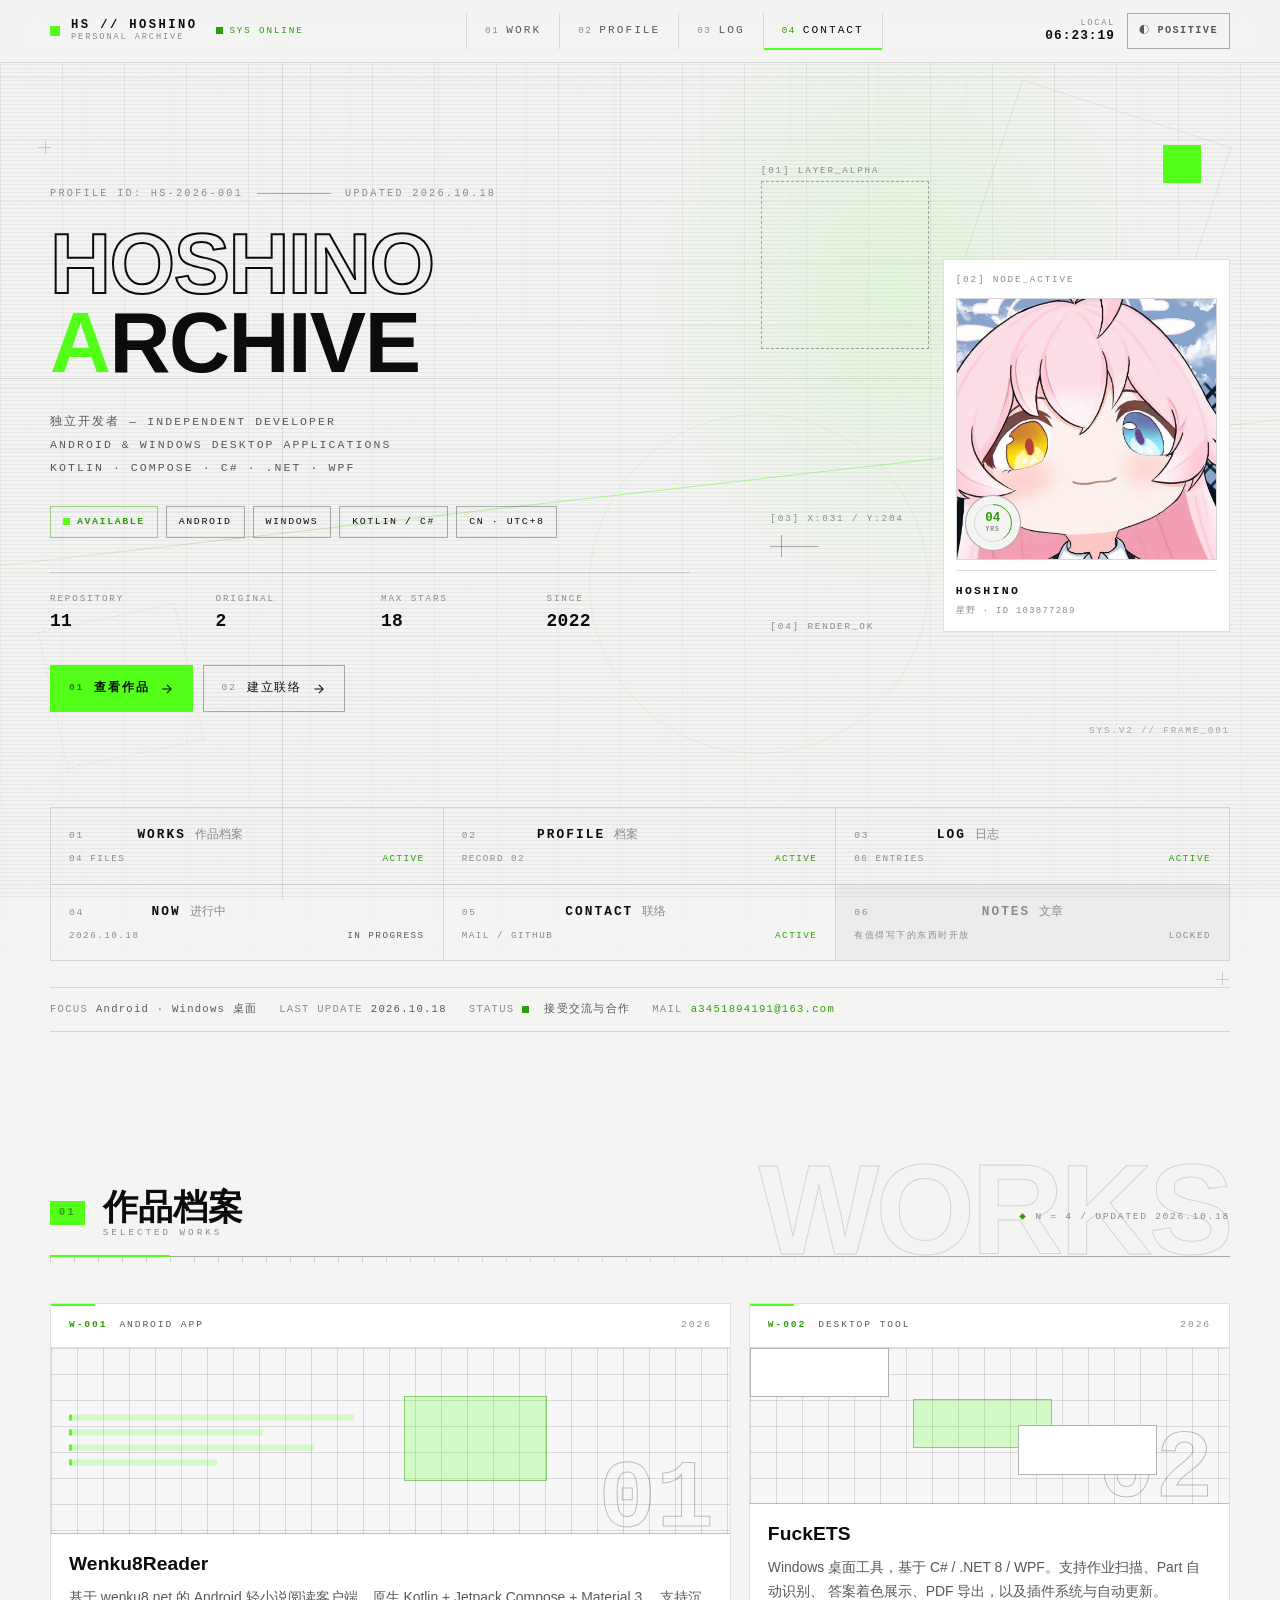
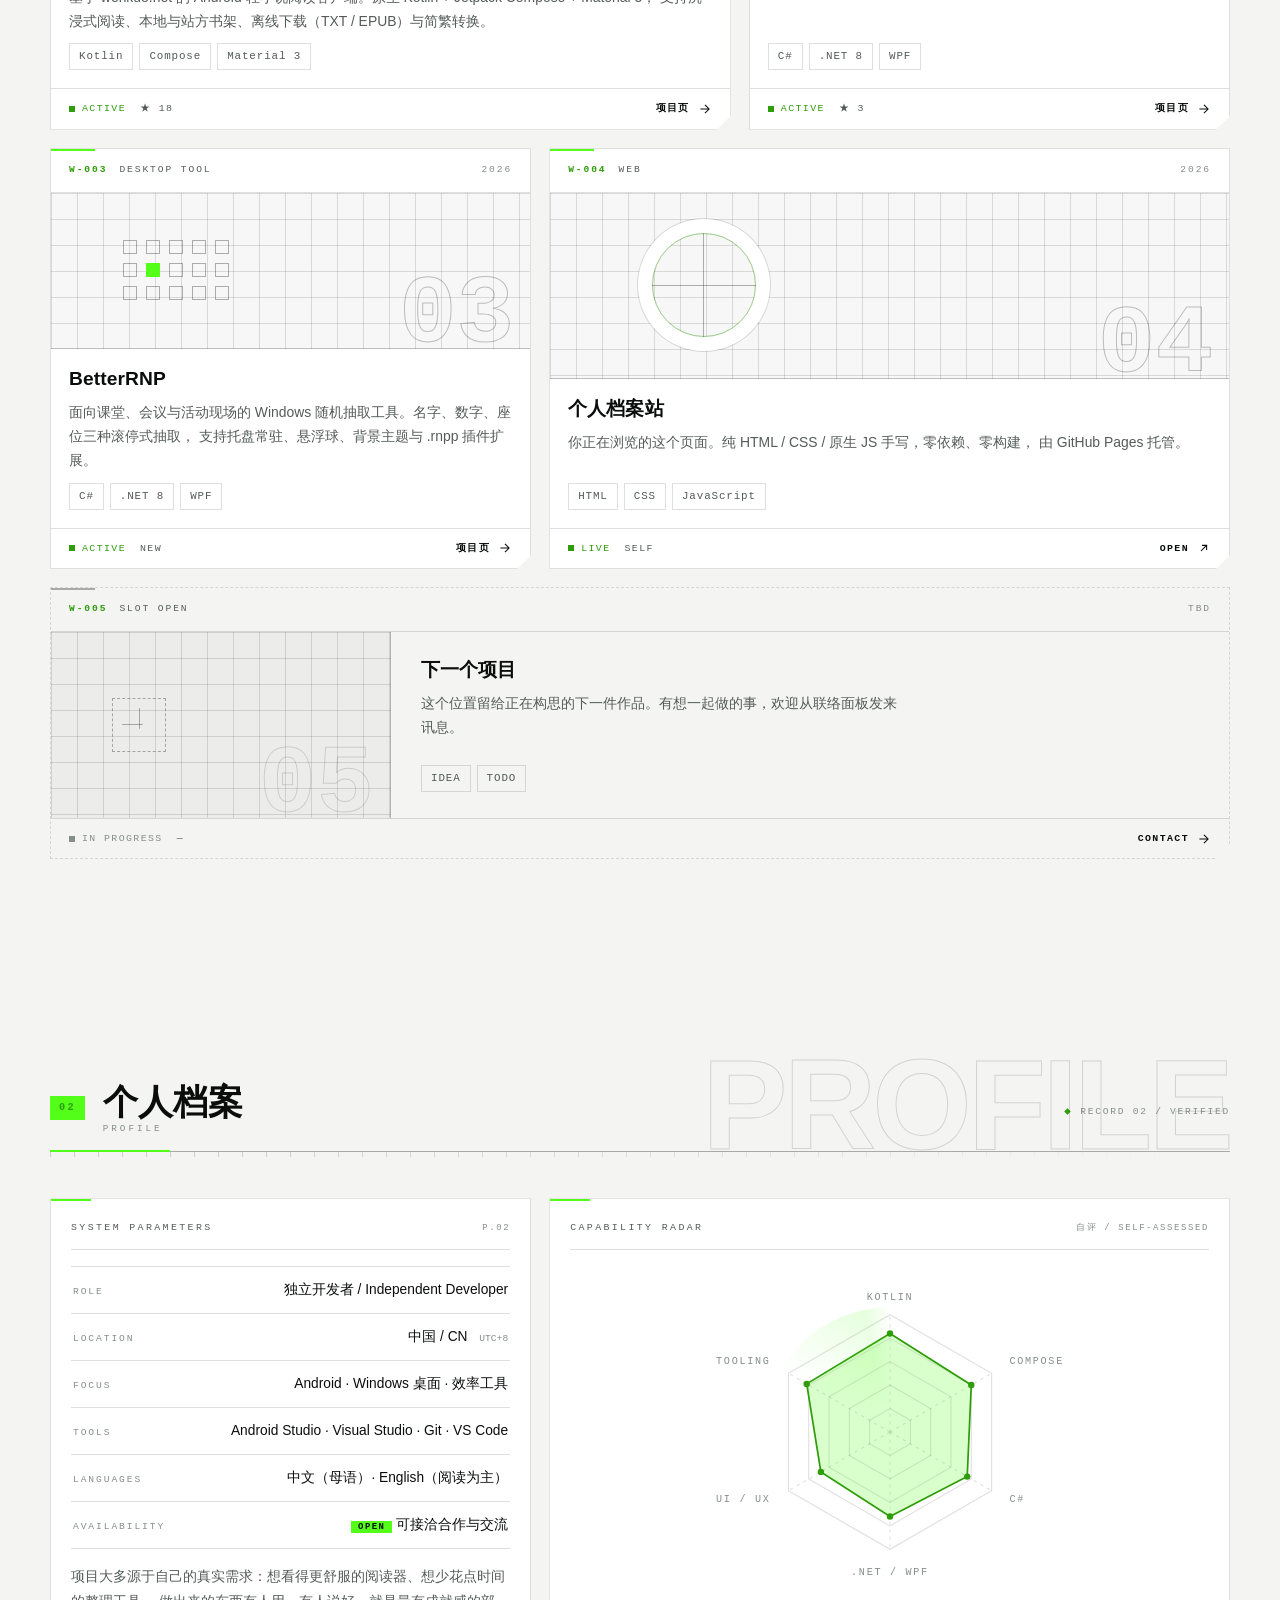
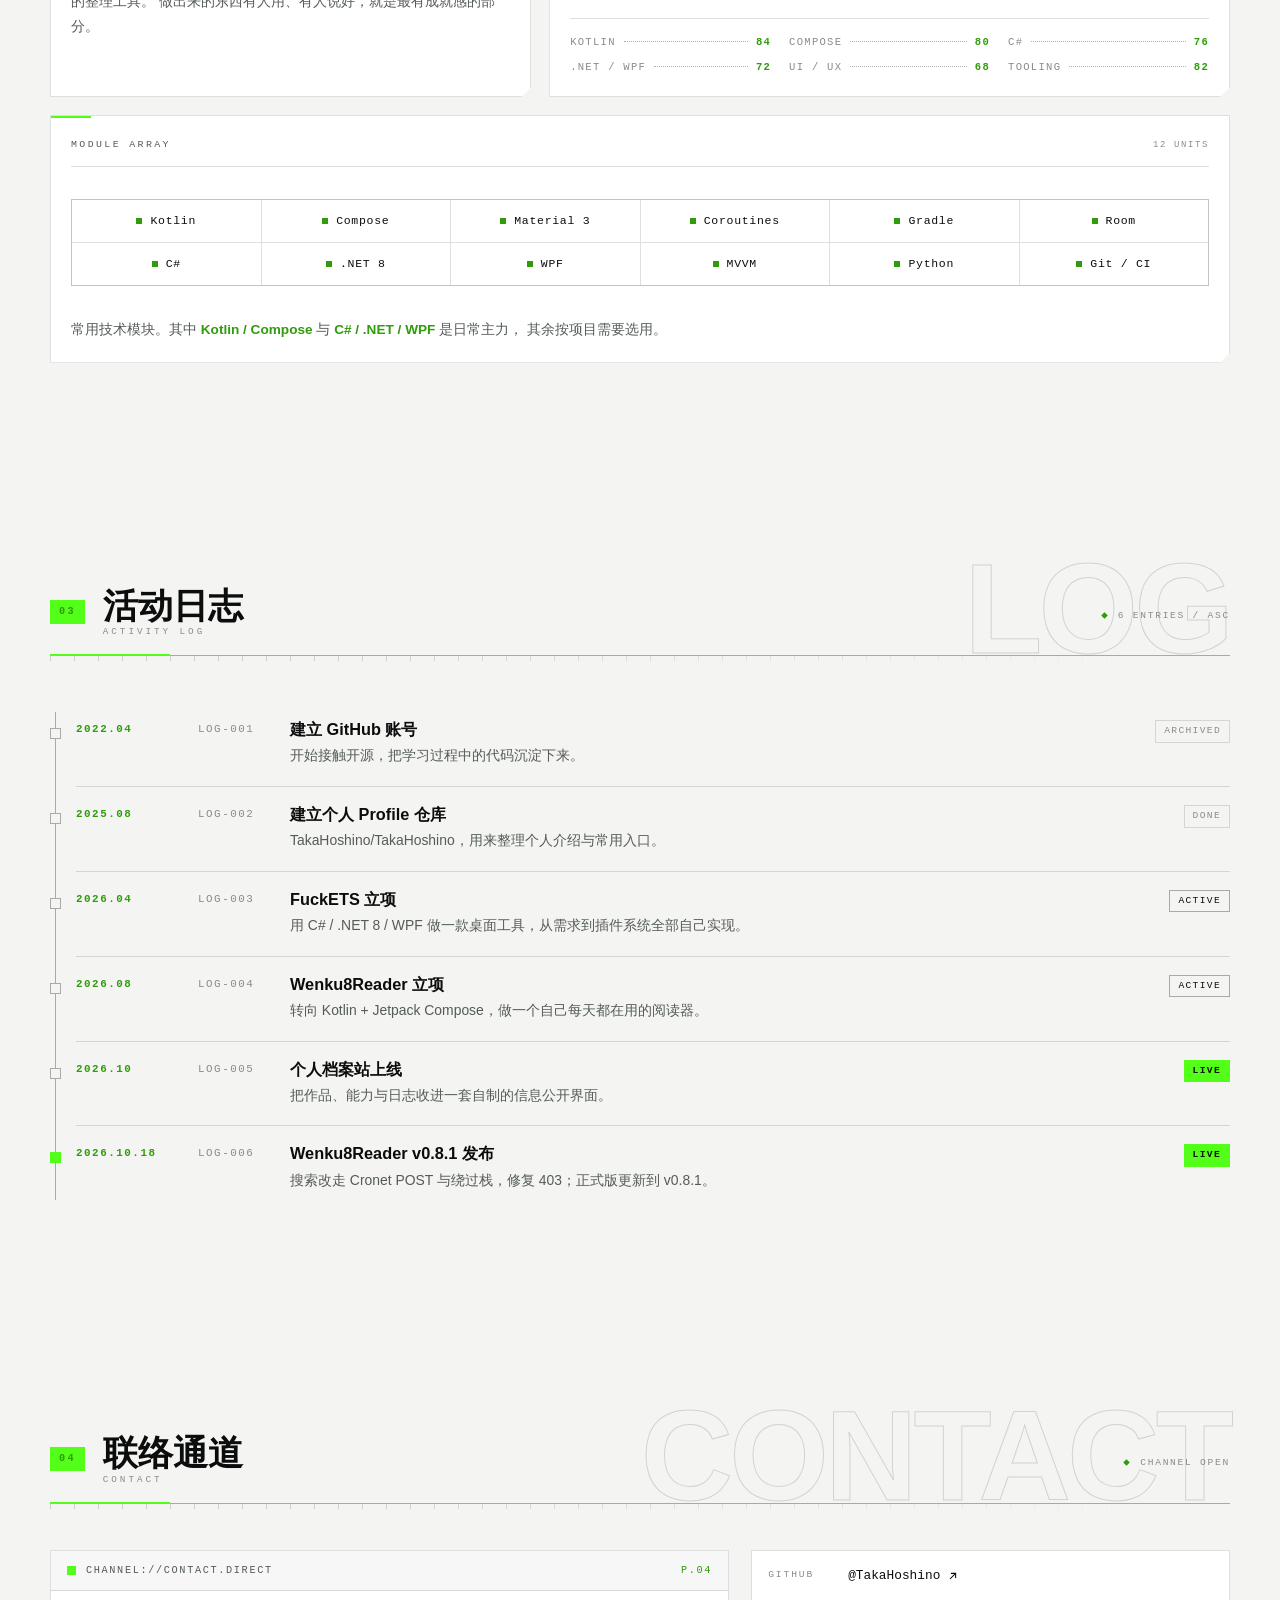
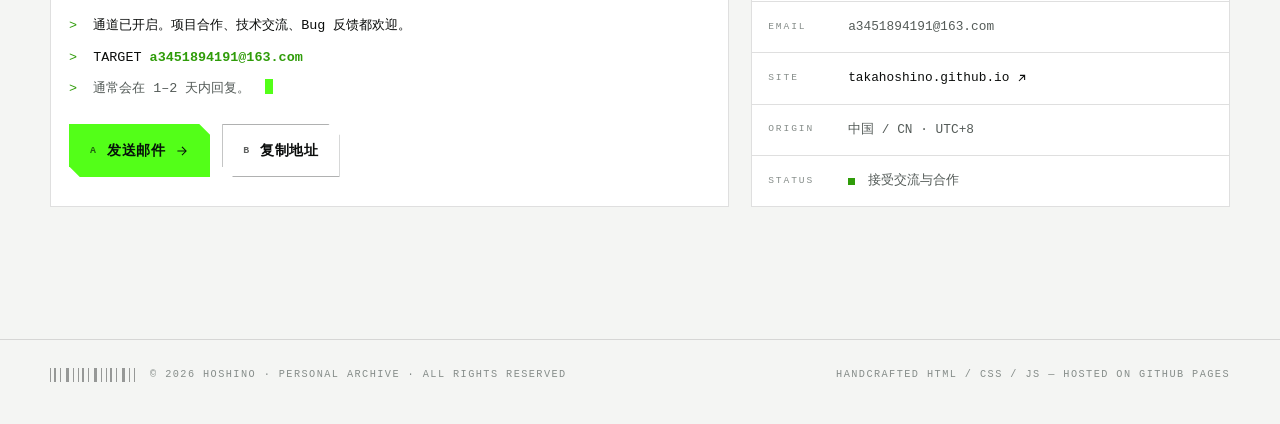
==== commit 29b98159: "feat: 新增 BetterRNP 项目页，并同步个人主页最新数据 · 新增 /betternrp/（FILE NO.003）：项目概览、7 项特性、技术栈、版本记录与下载构建，接入 GitHub " ====
--- a/index.html
+++ b/index.html
@@ -22,8 +22,8 @@
   <link rel="icon" href="favicon.svg" type="image/svg+xml" />
   <link rel="apple-touch-icon" href="favicon.svg" />
   <!-- 资源版本号：改动 assets 下的 CSS / JS 后同步递增，避免浏览器缓存旧文件与新页面混用 -->
-  <link rel="stylesheet" href="assets/css/style.css?v=20261002e" />
-  <link rel="stylesheet" href="assets/css/home.css?v=20261002e" />
+  <link rel="stylesheet" href="assets/css/style.css?v=20261018d" />
+  <link rel="stylesheet" href="assets/css/home.css?v=20261018d" />
 
   <script>
     (function () {
@@ -120,7 +120,7 @@
             <p class="hero-id">
               <span>PROFILE ID: HS-2026-001</span>
               <span class="hero-id-rule" aria-hidden="true"></span>
-              <span>UPDATED 2026.10</span>
+              <span>UPDATED 2026.10.18</span>
             </p>
 
             <h1 class="hero-name">
@@ -143,9 +143,9 @@
             </ul>
 
             <dl class="hero-readout">
-              <div><dt>REPOSITORY</dt><dd><b data-count="10">10</b></dd></div>
+              <div><dt>REPOSITORY</dt><dd><b data-count="11">11</b></dd></div>
               <div><dt>ORIGINAL</dt><dd><b data-count="2">2</b></dd></div>
-              <div><dt>MAX STARS</dt><dd><b data-count="11">11</b></dd></div>
+              <div><dt>MAX STARS</dt><dd><b data-count="18">18</b></dd></div>
               <div><dt>SINCE</dt><dd>2022</dd></div>
             </dl>
 
@@ -217,13 +217,13 @@
           <a class="index-item" href="#log">
             <span class="index-no">03</span>
             <span class="index-body"><b>LOG</b><em>日志</em></span>
-            <span class="index-meta">05 ENTRIES</span>
+            <span class="index-meta">06 ENTRIES</span>
             <span class="index-state is-active">ACTIVE</span>
           </a>
           <div class="index-item">
             <span class="index-no">04</span>
             <span class="index-body"><b>NOW</b><em>进行中</em></span>
-            <span class="index-meta">2026.10.01</span>
+            <span class="index-meta">2026.10.18</span>
             <span class="index-state is-progress">IN PROGRESS</span>
           </div>
           <a class="index-item" href="#contact">
@@ -243,7 +243,7 @@
         <!-- 底部系统状态条 -->
         <div class="statusbar">
           <span class="statusbar-item"><b>FOCUS</b>Android · Windows 桌面</span>
-          <span class="statusbar-item"><b>LAST UPDATE</b>2026.10.01</span>
+          <span class="statusbar-item"><b>LAST UPDATE</b>2026.10.18</span>
           <span class="statusbar-item"><b>STATUS</b><i class="live-dot"></i>接受交流与合作</span>
           <span class="statusbar-item"><b>MAIL</b><a href="mailto:a3451894191@163.com">a3451894191@163.com</a></span>
         </div>
@@ -257,7 +257,7 @@
           <span class="ghost" aria-hidden="true">WORKS</span>
           <span class="sec-index">01</span>
           <h2 class="sec-title">作品档案<em>SELECTED WORKS</em></h2>
-          <span class="sec-meta">N = 4 / UPDATED 2026.10</span>
+          <span class="sec-meta">N = 4 / UPDATED 2026.10.18</span>
           <span class="sec-rule" aria-hidden="true"></span>
         </header>
 
@@ -278,7 +278,7 @@
               <h3 class="case-title">Wenku8Reader</h3>
               <p class="case-desc">
                 基于 wenku8.net 的 Android 轻小说阅读客户端。原生 Kotlin + Jetpack Compose + Material 3，
-                支持沉浸式阅读、书架收藏、离线下载（TXT / EPUB）与简繁转换。
+                支持沉浸式阅读、本地与站方书架、离线下载（TXT / EPUB）与简繁转换。
               </p>
               <ul class="chips">
                 <li class="chip">Kotlin</li>
@@ -288,7 +288,7 @@
             </div>
             <footer class="case-foot">
               <span class="case-state"><i></i>ACTIVE</span>
-              <span class="case-stat">★ 11</span>
+              <span class="case-stat">★ 18</span>
               <a class="case-link" href="wenku8reader/">
                 项目页 <svg class="ico ico-sm" viewBox="0 0 24 24" aria-hidden="true"><path d="M5 12h13M12.5 5.5 19 12l-6.5 6.5" /></svg>
               </a>
@@ -322,7 +322,7 @@
             </div>
             <footer class="case-foot">
               <span class="case-state"><i></i>ACTIVE</span>
-              <span class="case-stat">★ 2</span>
+              <span class="case-stat">★ 3</span>
               <a class="case-link" href="fuckets/">
                 项目页 <svg class="ico ico-sm" viewBox="0 0 24 24" aria-hidden="true"><path d="M5 12h13M12.5 5.5 19 12l-6.5 6.5" /></svg>
               </a>
@@ -333,11 +333,47 @@
           <article class="case fx-in">
             <header class="case-head">
               <span class="case-no">W-003</span>
+              <span class="case-type">DESKTOP TOOL</span>
+              <span class="case-year">2026</span>
+            </header>
+            <div class="case-media case-media-e" aria-hidden="true">
+              <span class="case-big">03</span>
+              <span class="case-seatgrid">
+                <i></i><i></i><i></i><i></i><i></i>
+                <i></i><i class="is-on"></i><i></i><i></i><i></i>
+                <i></i><i></i><i></i><i></i><i></i>
+              </span>
+            </div>
+            <div class="case-body">
+              <h3 class="case-title">BetterRNP</h3>
+              <p class="case-desc">
+                面向课堂、会议与活动现场的 Windows 随机抽取工具。名字、数字、座位三种滚停式抽取，
+                支持托盘常驻、悬浮球、背景主题与 .rnpp 插件扩展。
+              </p>
+              <ul class="chips">
+                <li class="chip">C#</li>
+                <li class="chip">.NET 8</li>
+                <li class="chip">WPF</li>
+              </ul>
+            </div>
+            <footer class="case-foot">
+              <span class="case-state"><i></i>ACTIVE</span>
+              <span class="case-stat">NEW</span>
+              <a class="case-link" href="betternrp/">
+                项目页 <svg class="ico ico-sm" viewBox="0 0 24 24" aria-hidden="true"><path d="M5 12h13M12.5 5.5 19 12l-6.5 6.5" /></svg>
+              </a>
+            </footer>
+          </article>
+
+          <!-- W-004 -->
+          <article class="case case-wide fx-in">
+            <header class="case-head">
+              <span class="case-no">W-004</span>
               <span class="case-type">WEB</span>
               <span class="case-year">2026</span>
             </header>
             <div class="case-media case-media-c" aria-hidden="true">
-              <span class="case-big">03</span>
+              <span class="case-big">04</span>
               <span class="case-ring"></span>
               <span class="case-cross"></span>
             </div>
@@ -362,15 +398,15 @@
             </footer>
           </article>
 
-          <!-- W-004 -->
-          <article class="case case-wide case-slot fx-in">
+          <!-- W-005 -->
+          <article class="case case-wide case-full case-slot fx-in">
             <header class="case-head">
-              <span class="case-no">W-004</span>
+              <span class="case-no">W-005</span>
               <span class="case-type">SLOT OPEN</span>
               <span class="case-year">TBD</span>
             </header>
             <div class="case-media case-media-d" aria-hidden="true">
-              <span class="case-big">04</span>
+              <span class="case-big">05</span>
               <span class="case-plus"></span>
             </div>
             <div class="case-body">
@@ -535,7 +571,7 @@
           <span class="ghost" aria-hidden="true">LOG</span>
           <span class="sec-index">03</span>
           <h2 class="sec-title">活动日志<em>ACTIVITY LOG</em></h2>
-          <span class="sec-meta">5 ENTRIES / ASC</span>
+          <span class="sec-meta">6 ENTRIES / ASC</span>
           <span class="sec-rule" aria-hidden="true"></span>
         </header>
 
@@ -591,6 +627,17 @@
             <div class="log-body">
               <h3 class="log-title">个人档案站上线</h3>
               <p class="log-note">把作品、能力与日志收进一套自制的信息公开界面。</p>
+            </div>
+            <span class="log-state is-live">LIVE</span>
+          </li>
+
+          <li class="log-item fx-in">
+            <span class="log-node" aria-hidden="true"></span>
+            <span class="log-date">2026.10.18</span>
+            <span class="log-no">LOG-006</span>
+            <div class="log-body">
+              <h3 class="log-title">Wenku8Reader v0.8.1 发布</h3>
+              <p class="log-note">搜索改走 Cronet POST 与绕过栈，修复 403；正式版更新到 v0.8.1。</p>
             </div>
             <span class="log-state is-live">LIVE</span>
           </li>
@@ -686,7 +733,7 @@
     <svg class="ico" viewBox="0 0 24 24" aria-hidden="true"><path d="M12 19V5.6M5.4 12.2 12 5.6l6.6 6.6" /></svg>
   </button>
 
-  <script src="assets/js/main.js?v=20261002e" defer></script>
+  <script src="assets/js/main.js?v=20261018d" defer></script>
 
   <!-- 首屏 3D 引导：只在宽屏、支持 WebGL 且未开启减少动效时按需拉取 -->
   <script type="module">
@@ -701,7 +748,7 @@
       if (!wide || still || !gl) return;
 
       var start = function () {
-        import("./assets/js/hero3d.js?v=20261002e").catch(function () { /* 兜底：保持 CSS 背景层 */ });
+        import("./assets/js/hero3d.js?v=20261018d").catch(function () { /* 兜底：保持 CSS 背景层 */ });
       };
 
       if ("requestIdleCallback" in window) {
--- a/assets/css/style.css
+++ b/assets/css/style.css
@@ -654,6 +654,7 @@
   position: relative;
   padding: 84px 0 76px;
   z-index: 1;
+  overflow: hidden;
 }
 
 .hero-shell { position: relative; }
@@ -1436,7 +1437,11 @@
   padding-top: 3px;
 }
 
-.param-row dd { font-size: 0.93rem; }
+.param-row dd {
+  font-size: 0.93rem;
+  min-width: 0;
+  overflow-wrap: anywhere;
+}
 
 .param-dim {
   margin-left: 8px;
@@ -2482,7 +2487,19 @@
 }
 
 .proj-spec { border: 1px solid var(--line); background: var(--glass); }
-.proj-spec .param-row { padding: 10px 14px; }
+.proj-spec .param-row {
+  grid-template-columns: 128px minmax(0, 1fr);
+  padding: 10px 14px;
+}
+.proj-spec dd { font-size: 0.88rem; }
+
+@media (max-width: 720px) {
+  .proj-spec .param-row {
+    grid-template-columns: minmax(0, 1fr);
+    gap: 3px;
+  }
+  .proj-spec dd { text-align: left; }
+}
 
 /* 概览正文 */
 .proj-p { font-size: 0.94rem; color: var(--muted); }
--- a/assets/css/home.css
+++ b/assets/css/home.css
@@ -756,6 +756,37 @@
 }
 
 .case-wide { grid-column: span 7; }
+.case-full { grid-column: span 12; }
+
+/* 满宽收尾卡：左侧图形、右侧文案，作为「下一个项目」的收口 */
+@media (min-width: 861px) {
+  .case-full {
+    display: grid;
+    grid-template-columns: 340px minmax(0, 1fr);
+    grid-template-rows: auto 1fr auto;
+  }
+
+  .case-full .case-head { grid-column: 1 / -1; grid-row: 1; }
+
+  .case-full .case-media {
+    grid-column: 1;
+    grid-row: 2;
+    height: 100%;
+    min-height: 168px;
+    border-right: 1px solid var(--line);
+    border-bottom: 0;
+  }
+
+  .case-full .case-body {
+    grid-column: 2;
+    grid-row: 2;
+    justify-content: center;
+    padding: 26px 30px;
+  }
+
+  .case-full .case-foot { grid-column: 1 / -1; grid-row: 3; }
+  .case-full .case-desc { max-width: 62ch; }
+}
 
 .case::before {
   content: "";
@@ -913,6 +944,28 @@
   background:
     linear-gradient(var(--line-2), var(--line-2)) 50% 30% / 1px 40% no-repeat,
     linear-gradient(var(--line-2), var(--line-2)) 30% 50% / 40% 1px no-repeat;
+}
+
+/* 座位抽样图形：一格点亮的座位矩阵 */
+.case-seatgrid {
+  position: absolute;
+  left: 15%;
+  top: 50%;
+  transform: translateY(-50%);
+  display: grid;
+  grid-template-columns: repeat(5, 14px);
+  gap: 9px;
+}
+
+.case-seatgrid i {
+  width: 14px;
+  height: 14px;
+  border: 1px solid var(--line-2);
+}
+
+.case-seatgrid i.is-on {
+  background: var(--acc);
+  border-color: var(--acc);
 }
 
 .case-body {
